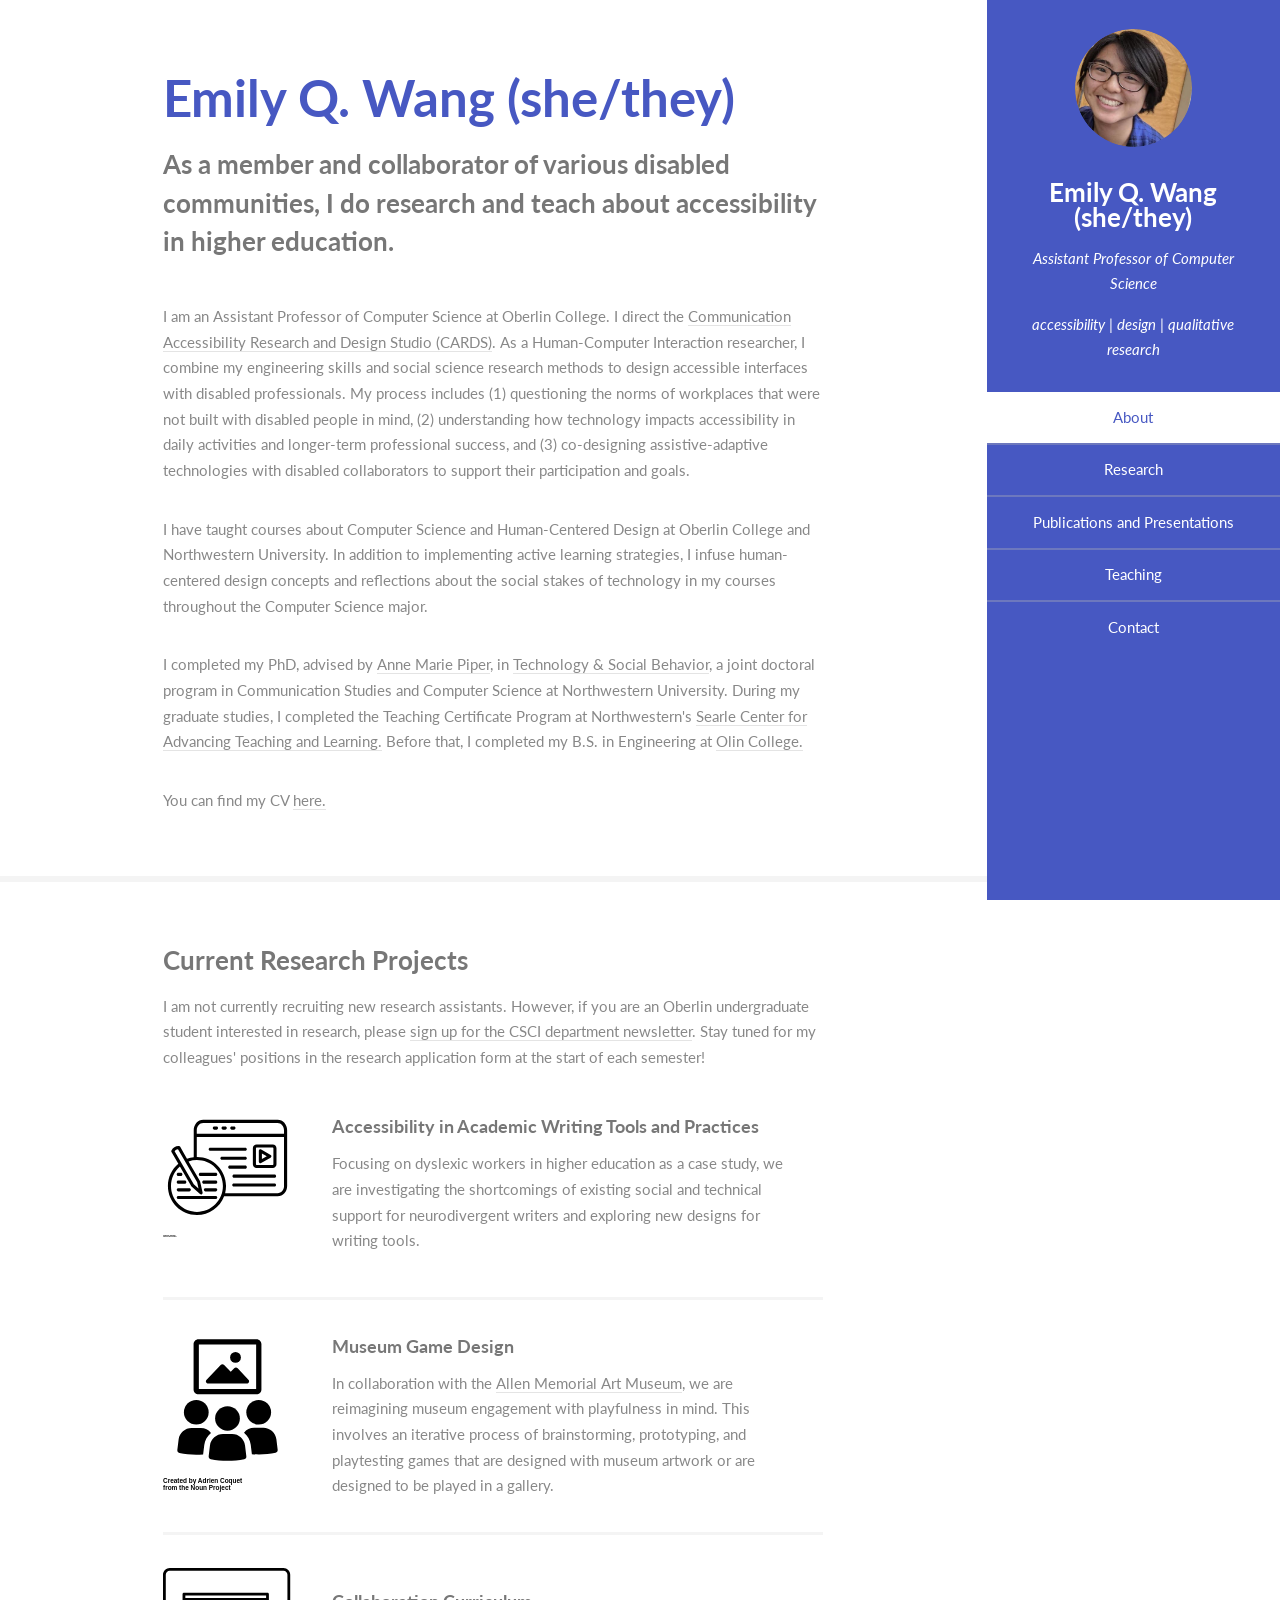
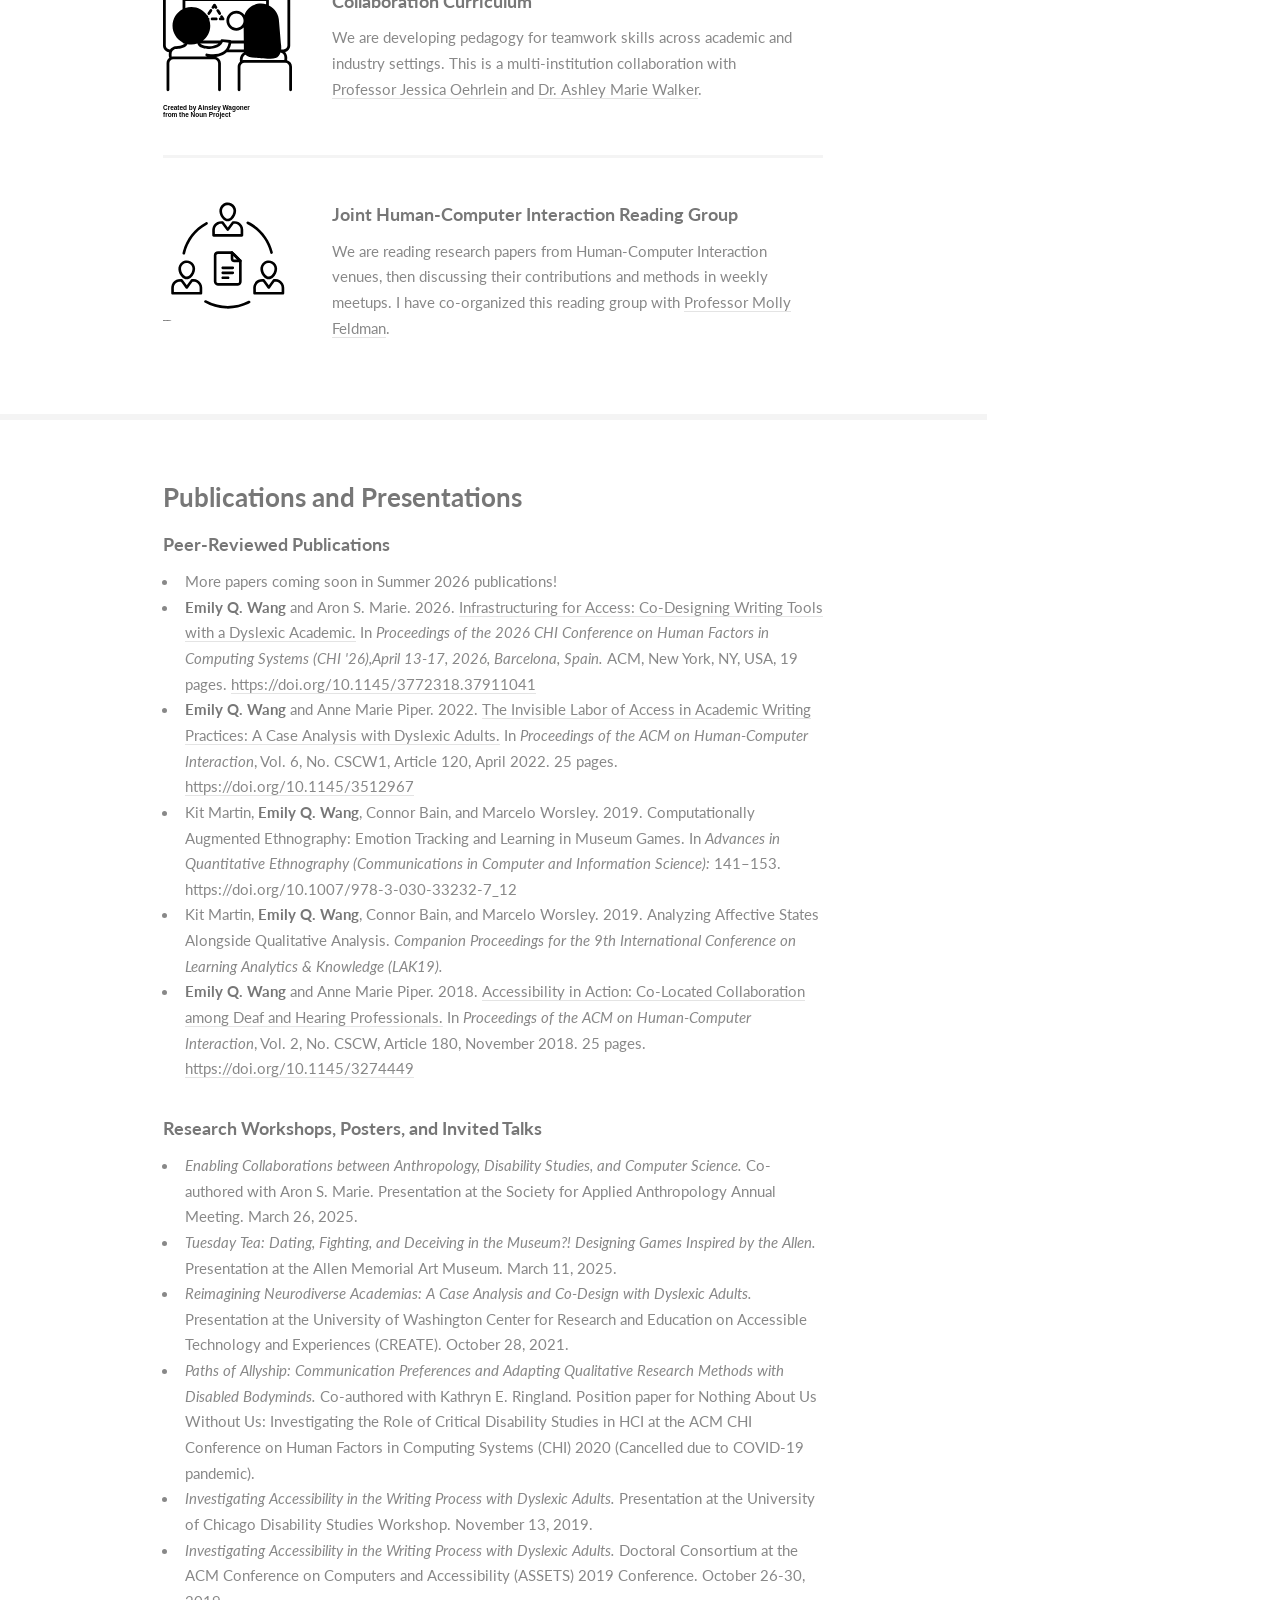
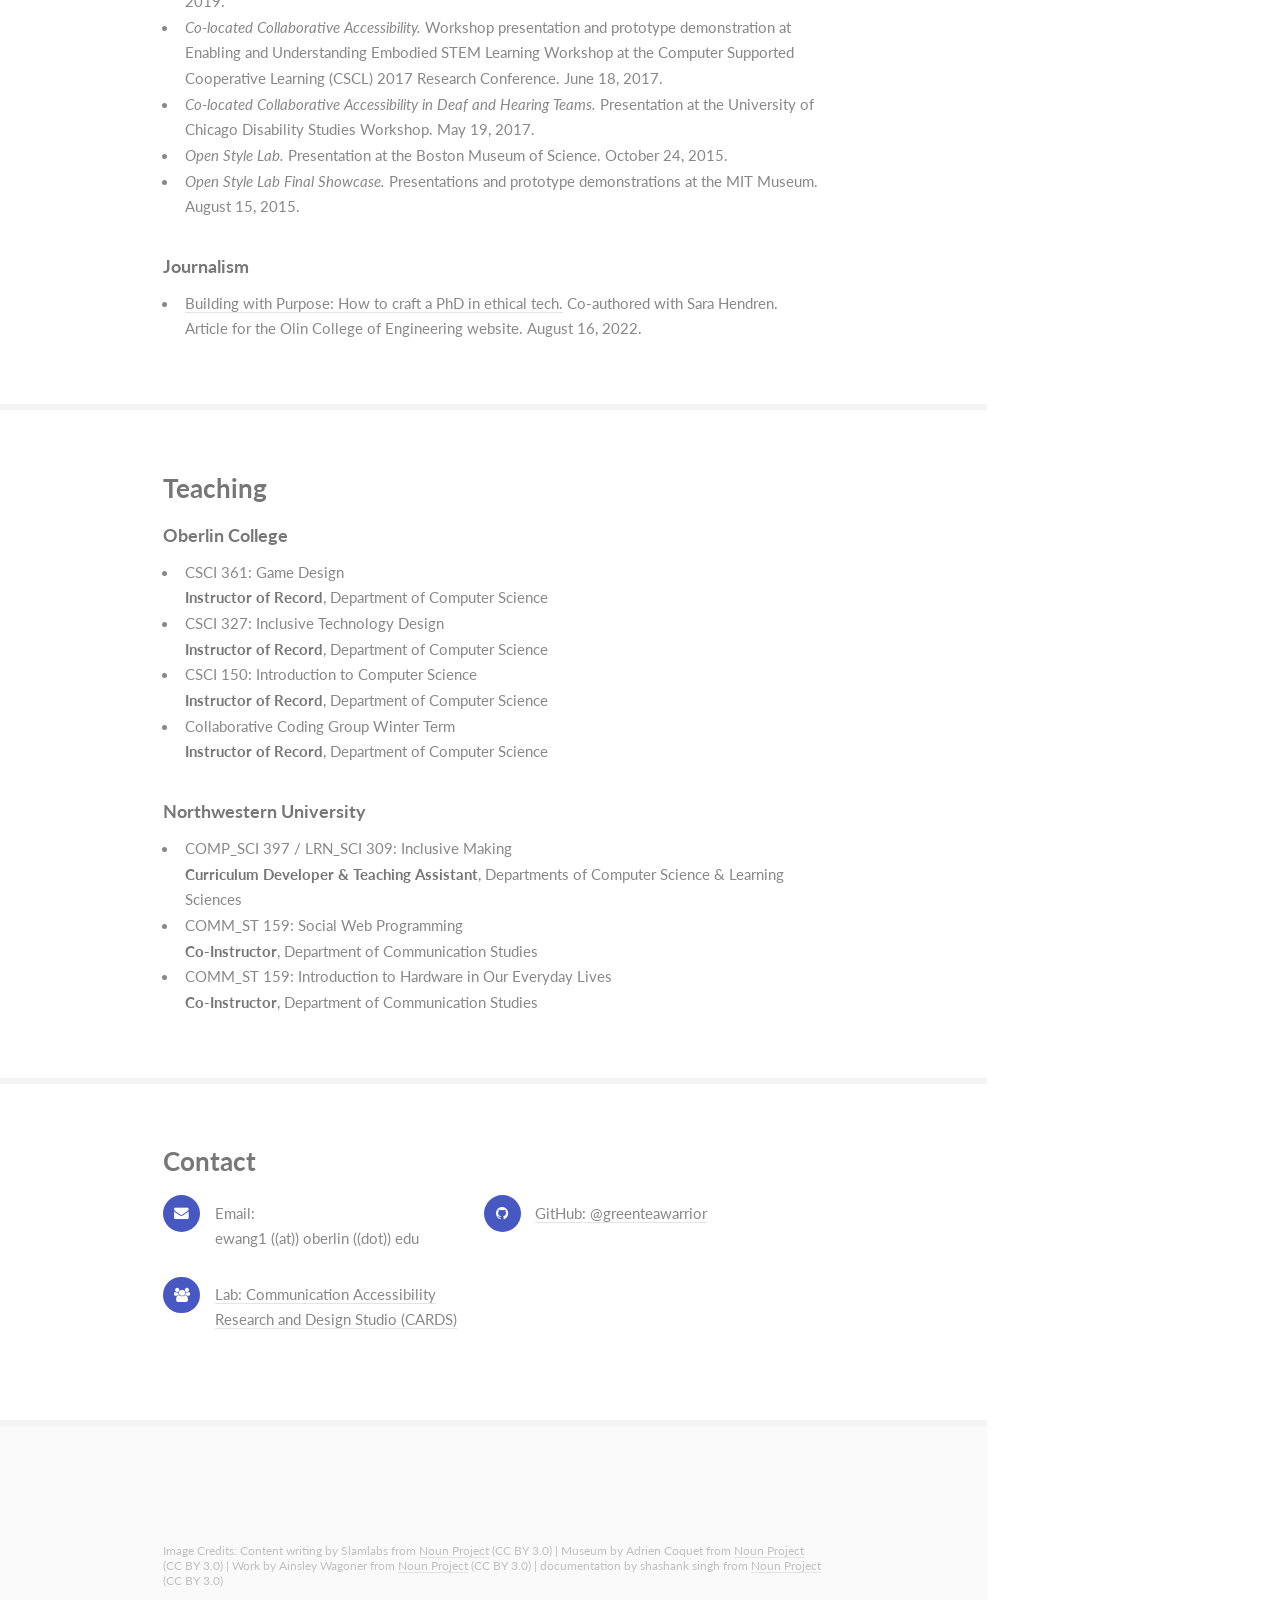
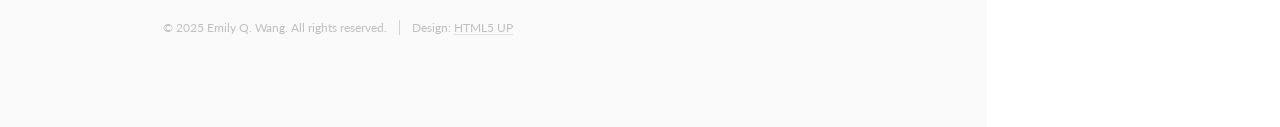
==== index.html @ 8deea096 "added CHI 2026 paper to publications section" ====
<!DOCTYPE HTML>
<!--
	Read Only by HTML5 UP
	html5up.net | @ajlkn
	Free for personal and commercial use under the CCA 3.0 license (html5up.net/license)
-->
<html>
	<head>
	<!-- Google tag (gtag.js) -->
	<script async src="https://www.googletagmanager.com/gtag/js?id=G-TSHJNMHZWL"></script>
	<script>
		window.dataLayer = window.dataLayer || [];
		function gtag(){dataLayer.push(arguments);}
		gtag('js', new Date());

		gtag('config', 'G-TSHJNMHZWL');
	</script>
		
		<title>Emily Q. Wang (she/they)</title>
		<meta charset="utf-8" />
		<meta name="viewport" content="width=device-width, initial-scale=1, user-scalable=no" />
		<link rel="stylesheet" href="assets/css/main.css" />
	</head>
	<body class="is-preload">

		<!-- Header -->
			<section id="header">
				<header>
					<span class="image avatar"><img src="images/avatarCSCW2018.jpg" alt="" /></span>
          <h1 id="logo"><a href="#">Emily Q. Wang (she/they) </a></h1>
          <p><i>Assistant Professor of Computer Science</i></p>
					<p>accessibility | design | qualitative research</p>
				</header>
				<nav id="nav">
					<ul>
						<li><a href="#about" class="active">About</a></li>
            <li><a href="#research">Research</a></li>
						<li><a href="#publications">Publications and Presentations</a></li>
						<li><a href="#teaching">Teaching</a></li>
            <li><a href="#contact">Contact</a></li>
					</ul>
				</nav>
			</section>

		<!-- Wrapper -->
			<div id="wrapper">

				<!-- Main -->
					<div id="main">

						<!-- About -->
							<section id="about">
                <!--
                <div class="image main" data-position="center">
                  <img src="" alt="" />
                </div>
                -->
								<div class="container">
									<header class="major">
                    <h2>Emily Q. Wang (she/they)</h2>
										<p>As a member and collaborator of various disabled communities, I do research and teach about accessibility in higher education.</p>
                  </header>
		    I am an Assistant Professor of Computer Science at Oberlin College. I direct the <a href="https://cards-hci.github.io/">Communication Accessibility Research and Design Studio (CARDS)</a>. As a Human-Computer Interaction researcher, I combine my engineering skills and social science research methods to design accessible interfaces with disabled professionals. My process includes (1) questioning the norms of workplaces that were not built with disabled people in mind, (2) understanding how technology impacts accessibility in daily activities and longer-term professional success, and (3) co-designing assistive-adaptive technologies with disabled collaborators to support their participation and goals.
                  </p>
                  <p>
                    I have taught courses about Computer Science and Human-Centered Design at Oberlin College and Northwestern University. In addition to implementing active learning strategies, I infuse human-centered design concepts and reflections about the social stakes of technology in my courses throughout the Computer Science major.
                  </p>
                  <p>
                    I completed my PhD, advised by <a href="https://www.ics.uci.edu/~ampiper/">Anne Marie Piper</a>, in <a href="https://tsb.northwestern.edu/">Technology & Social Behavior</a>, a joint doctoral program in Communication Studies and Computer Science at Northwestern University. During my graduate studies, I completed the Teaching Certificate Program at Northwestern's <a href="https://www.northwestern.edu/searle/">Searle Center for Advancing Teaching and Learning.</a> Before that, I completed my B.S. in Engineering at <a href="https://www.olin.edu/">Olin College.</a>
                  </p>
									<p>
										You can find my CV <a href="pdfs/2025_01_19_EmilyQWang_CV.pdf">here.</a>
									</p>
	
								</div>
							</section>

						<!-- Research -->
						<section id="research">
							<div class="container">
								<h3>Current Research Projects</h3>
								<p>I am not currently recruiting new research assistants. However, if you are an Oberlin undergraduate student interested in research, please <a href="https://docs.google.com/forms/d/e/1FAIpQLSd8BPGzjk5V6mJP6su2wlQTyUFH3yqANwLAGC3nsjNGfM6NMA/viewform">sign up for the CSCI department newsletter</a>. Stay tuned for my colleagues' positions in the research application form at the start of each semester!</p>
								<div class="features">
									<article>
										<a href="https://thenounproject.com/icon/content-writing-5616458/" class="image"><img src="images/noun-content-writing-5616458.svg" alt="An icon of a webpage and editing icon on the bottom left corner of the webpage." /></a>
										<div class="inner">
											<h4>Accessibility in Academic Writing Tools and Practices</h4>
											<p>Focusing on dyslexic workers in higher education as a case study, we are investigating the shortcomings of existing social and technical support for neurodivergent writers and exploring new designs for writing tools.</p>
										</div>
									</article>
									<article>
										<a href="https://thenounproject.com/icon/museum-2349587/" class="image"><img src="images/noun-museum-2349587.svg" alt="An icon of three people looking at a painting in front of or above them." /></a>
										<div class="inner">
											<h4>Museum Game Design</h4>
											<p>In collaboration with the <a href="https://amam.oberlin.edu/">Allen Memorial Art Museum</a>, we are reimagining museum engagement with playfulness in mind. This involves an iterative process of brainstorming, prototyping, and playtesting games that are designed with museum artwork or are designed to be played in a gallery.</p>
										</div>
									</article>
									<article>
										<a href="https://thenounproject.com/icon/work-19161/" class="image"><img src="images/noun_Work_19161.svg" alt="An icon of two people sitting side-by-side in front of a computer with graphics on the screen." /></a>
										<div class="inner">
											<h4>Collaboration Curriculum</h4>
											<p>We are developing pedagogy for teamwork skills across academic and industry settings. This is a multi-institution collaboration with <a href ="https://jessoehrlein.weebly.com/">Professor Jessica Oehrlein</a> and <a href="https://ashleymariewalker.com/">Dr. Ashley Marie Walker</a>.</p>
										</div>
									</article>
									<article>
										<a href="https://thenounproject.com/icon/documentation-884660/" class="image"><img src="images/noun_documentation_884660.svg" alt="An icon of three people in a circle with a document in the middle of the circle." /></a>
										<div class="inner">
											<h4>Joint Human-Computer Interaction Reading Group</h4>
											<p>We are reading research papers from Human-Computer Interaction venues, then discussing their contributions and methods in weekly meetups. I have co-organized this reading group with <a href="https://www.feldmanmolly.com/">Professor Molly Feldman</a>.</p>
										</div>
									</article>
								</div>
							</div>
						</section>							

            <!-- Publications -->
            <section id="publications">
                <div class="container">
                  <h3>Publications and Presentations</h3>
                  <h4>Peer-Reviewed Publications</h4>
                    <ul>
											<li>More papers coming soon in Summer 2026 publications!</li>
											<li><b>Emily Q. Wang</b> and Aron S. Marie. 2026. <a href="https://dl.acm.org/doi/10.1145/3772318.3791104">Infrastructuring for Access: Co-Designing Writing Tools with a Dyslexic Academic.</a> In <i>Proceedings of the 2026 CHI Conference on Human Factors in Computing Systems (CHI '26),April 13-17, 2026, Barcelona, Spain.</i> ACM, New York, NY, USA, 19 pages. <a href="https://doi.org/10.1145/3772318.37911041">https://doi.org/10.1145/3772318.37911041</a></li>
											<li><b>Emily Q. Wang</b> and Anne Marie Piper. 2022. <a href="pdfs/WangPiper_CSCW_2022.pdf">The Invisible Labor of Access in Academic Writing Practices: A Case Analysis with Dyslexic Adults.</a> In <i>Proceedings of the ACM on Human-Computer Interaction</i>, Vol. 6, No. CSCW1, Article 120, April 2022. 25 pages. <a href="https://doi.org/10.1145/3512967">https://doi.org/10.1145/3512967</a></li>
											<li>Kit Martin, <b>Emily Q. Wang</b>, Connor Bain, and Marcelo Worsley. 2019. Computationally Augmented Ethnography:
											Emotion Tracking and Learning in Museum Games. In <i>Advances in Quantitative Ethnography (Communications in
											Computer and Information Science):</i> 141–153. https://doi.org/10.1007/978-3-030-33232-7_12</li>
                    	<li>Kit Martin, <b>Emily Q. Wang</b>, Connor Bain, and Marcelo Worsley. 2019. Analyzing Affective States Alongside Qualitative Analysis. <i>Companion Proceedings for the 9th International Conference on Learning Analytics & Knowledge (LAK19).</i></li>
                      <li><b>Emily Q. Wang</b> and Anne Marie Piper. 2018. <a href="pdfs/WangPiper_CSCW_2018.pdf">Accessibility in Action: Co-Located Collaboration among Deaf and Hearing Professionals.</a> In <i>Proceedings of the ACM on Human-Computer Interaction</i>, Vol. 2, No. CSCW, Article 180, November 2018. 25 pages. <a href="https://doi.org/10.1145/3274449">https://doi.org/10.1145/3274449</a></li>
                    </ul>
                    <h4>Research Workshops, Posters, and Invited Talks</h4>
                    <ul>
												<li> <i>Enabling Collaborations between Anthropology, Disability Studies, and Computer Science.</i> Co-authored with Aron S. Marie. Presentation at the Society for Applied Anthropology Annual Meeting. March 26, 2025.
												<li> <i>Tuesday Tea: Dating, Fighting, and Deceiving in the Museum?! Designing Games Inspired by the Allen.</i> Presentation at the Allen Memorial Art Museum. March 11, 2025.
												<li> <i>Reimagining Neurodiverse Academias: A Case Analysis and Co-Design with Dyslexic Adults.</i> Presentation at the University of Washington Center for Research and Education on Accessible Technology and Experiences (CREATE). October 28, 2021.
												<li><i>Paths of Allyship: Communication Preferences and Adapting Qualitative Research Methods with Disabled Bodyminds.</i> Co-authored with Kathryn E. Ringland. Position paper for Nothing About Us Without Us: Investigating the Role of Critical Disability Studies in HCI at the ACM CHI Conference on Human Factors in Computing Systems (CHI) 2020 (Cancelled due to COVID-19 pandemic).</li>
												
												<li><i>Investigating Accessibility in the Writing Process with Dyslexic Adults.</i> Presentation at the University of Chicago Disability Studies Workshop. November 13, 2019.</li>		    
												
												<li><i>Investigating Accessibility in the Writing Process with Dyslexic Adults.</i> Doctoral Consortium at the ACM Conference on Computers and Accessibility (ASSETS) 2019 Conference. October 26-30, 2019.</li>
												
												<li><i>Co-located Collaborative Accessibility.</i> Workshop presentation and prototype demonstration at Enabling and Understanding Embodied STEM Learning Workshop at the Computer Supported Cooperative Learning (CSCL) 2017 Research Conference. June 18, 2017.</li>

												<li><i>Co-located Collaborative Accessibility in Deaf and Hearing Teams.</i> Presentation at the University of Chicago Disability Studies Workshop. May 19, 2017.</li>

												<li><i>Open Style Lab.</i> Presentation at the Boston Museum of Science. October 24, 2015.</li>

												<li><i>Open Style Lab Final Showcase.</i> Presentations and prototype demonstrations at the MIT Museum. August 15, 2015.</li>
                    </ul>
										<h4>Journalism</h4>
										<ul>
												<li><a href="https://www.olin.edu/articles/building-purpose-how-craft-phd-ethical-tech">Building with Purpose: How to craft a PhD in ethical tech.</a> Co-authored with Sara Hendren. Article for the Olin College of Engineering website. August 16, 2022.</li>
										</ul>
                  </div>
              </section>

            <!-- Teaching -->
            <section id="teaching">
                <div class="container">
                  <h3>Teaching</h3>
									<h4>Oberlin College</h4>
									<ul>
										<li>CSCI 361: Game Design
										<br><b>Instructor of Record</b>, Department of Computer Science
										<li>CSCI 327: Inclusive Technology Design
										<br><b>Instructor of Record</b>, Department of Computer Science
										<li>CSCI 150: Introduction to Computer Science
										<br><b>Instructor of Record</b>, Department of Computer Science
										<li>Collaborative Coding Group Winter Term
										<br><b>Instructor of Record</b>, Department of Computer Science
									</ul>
									<h4>Northwestern University</h4>
                  <ul>
                  	<li> COMP_SCI 397 / LRN_SCI 309: Inclusive Making
                  	<br><b>Curriculum Developer & Teaching Assistant</b>, Departments of Computer Science & Learning Sciences 
                  	<li> COMM_ST 159: Social Web Programming
                  	<br><b>Co-Instructor</b>, Department of Communication Studies
                  	<li> COMM_ST 159: Introduction to Hardware in Our Everyday Lives
                  	<br><b>Co-Instructor</b>, Department of Communication Studies
                  </ul>
                </div>
              </section>						
						
						<!-- Contact -->
            <section id="contact">
                <div class="container">
                  <h3>Contact</h3>
                  <ul class="feature-icons">
                  	<li class="fa-envelope">Email: <br> ewang1 ((at)) oberlin ((dot)) edu</li>
		    						<li class="fa-github"><a href="https://github.com/greenteawarrior">GitHub: @greenteawarrior</li></a>
                    <li class="fa-users"><a href="https://cards-hci.github.io/">Lab: Communication Accessibility Research and Design Studio (CARDS)</li></a>
                  </ul>
                </div>
              </section>

				<!-- Footer -->
					<section id="footer">
						<div class="container">
							<ul class="copyright" id="image-credits">
								<li>Image Credits: Content writing by Slamlabs from <a href="https://thenounproject.com/icon/content-writing-5616458/" target="_blank" title="Content writing Icons">Noun Project</a> (CC BY 3.0) | Museum by Adrien Coquet from <a href="https://thenounproject.com/icon/museum-2349587/" target="_blank" title="Museum Icons">Noun Project</a> (CC BY 3.0) | Work by Ainsley Wagoner from <a href="https://thenounproject.com/icon/work-19161/" target="_blank" title="Work Icons">Noun Project</a> (CC BY 3.0) | documentation by shashank singh from <a href="https://thenounproject.com/icon/documentation-884660/" target="_blank" title="documentation Icons">Noun Project</a> (CC BY 3.0)</li>
							</ul>
							<ul class="copyright">
								<li>&copy; 2025 Emily Q. Wang. All rights reserved.</li><li>Design: <a href="http://html5up.net">HTML5 UP</a></li>
							</ul>
						</div>
					</section>

			</div>

		<!-- Scripts -->
			<script src="assets/js/jquery.min.js"></script>
			<script src="assets/js/jquery.scrollex.min.js"></script>
			<script src="assets/js/jquery.scrolly.min.js"></script>
			<script src="assets/js/browser.min.js"></script>
			<script src="assets/js/breakpoints.min.js"></script>
			<script src="assets/js/util.js"></script>
			<script src="assets/js/main.js"></script>

	</body>
</html>
---- assets/css/main.css ----
@import url("font-awesome.min.css");
@import url("https://fonts.googleapis.com/css?family=Lato:400,400italic,700,700italic|Source+Code+Pro:400");

/*
	Read Only by HTML5 UP
	html5up.net | @ajlkn
	Free for personal and commercial use under the CCA 3.0 license (html5up.net/license)
*/

html, body, div, span, applet, object,
iframe, h1, h2, h3, h4, h5, h6, p, blockquote,
pre, a, abbr, acronym, address, big, cite,
code, del, dfn, em, img, ins, kbd, q, s, samp,
small, strike, strong, sub, sup, tt, var, b,
u, i, center, dl, dt, dd, ol, ul, li, fieldset,
form, label, legend, table, caption, tbody,
tfoot, thead, tr, th, td, article, aside,
canvas, details, embed, figure, figcaption,
footer, header, hgroup, menu, nav, output, ruby,
section, summary, time, mark, audio, video {
	margin: 0;
	padding: 0;
	border: 0;
	font-size: 100%;
	font: inherit;
	vertical-align: baseline;}

article, aside, details, figcaption, figure,
footer, header, hgroup, menu, nav, section {
	display: block;}

body {
	line-height: 1;
}

ol, ul {
	list-style: none;
}

blockquote, q {
	quotes: none;
}

	blockquote:before, blockquote:after, q:before, q:after {
		content: '';
		content: none;
	}

table {
	border-collapse: collapse;
	border-spacing: 0;
}

body {
	-webkit-text-size-adjust: none;
}

mark {
	background-color: transparent;
	color: inherit;
}

input::-moz-focus-inner {
	border: 0;
	padding: 0;
}

input, select, textarea {
	-moz-appearance: none;
	-webkit-appearance: none;
	-ms-appearance: none;
	appearance: none;
}

/* Basic */

	html {
		box-sizing: border-box;
	}

	*, *:before, *:after {
		box-sizing: inherit;
	}

	body {
		background: #fff;
	}

		body.is-preload *, body.is-preload *:before, body.is-preload *:after {
			-moz-animation: none !important;
			-webkit-animation: none !important;
			-ms-animation: none !important;
			animation: none !important;
			-moz-transition: none !important;
			-webkit-transition: none !important;
			-ms-transition: none !important;
			transition: none !important;
		}

	body, input, select, textarea {
		color: #888;
		font-family: "Lato", sans-serif;
		font-size: 16pt;
		font-weight: 400;
		line-height: 1.75em;
	}

	a {
		-moz-transition: color 0.2s ease-in-out, border-color 0.2s ease-in-out;
		-webkit-transition: color 0.2s ease-in-out, border-color 0.2s ease-in-out;
		-ms-transition: color 0.2s ease-in-out, border-color 0.2s ease-in-out;
		transition: color 0.2s ease-in-out, border-color 0.2s ease-in-out;
		border-bottom: solid 1px #e4e4e4;
		color: inherit;
		text-decoration: none;
	}

		a:hover {
			border-bottom-color: transparent;
			color: #4758c2 !important;
		}

	strong, b {
		color: #777;
		font-weight: 700;
	}

	em, i {
		font-style: italic;
	}

	p {
		margin: 0 0 2.25em 0;
	}

	h1, h2, h3, h4, h5, h6 {
		color: #777;
		font-weight: 700;
		line-height: 1em;
		margin: 0 0 0.5625em 0;
	}

		h1 a, h2 a, h3 a, h4 a, h5 a, h6 a {
			border: 0;
			color: inherit;
			text-decoration: none;
		}

	h2 {
		font-size: 2em;
		line-height: 1.5em;
	}

	h3 {
		font-size: 1.75em;
		line-height: 1.5em;
	}

	h4 {
		font-size: 1.25em;
		line-height: 1.5em;
	}

	h5 {
		font-size: 0.9em;
		line-height: 1.5em;
	}

	h6 {
		font-size: 0.7em;
		line-height: 1.5em;
	}

	sub {
		font-size: 0.8em;
		position: relative;
		top: 0.5em;
	}

	sup {
		font-size: 0.8em;
		position: relative;
		top: -0.5em;
	}

	hr {
		border: 0;
		border-bottom: solid 2px #f4f4f4;
		margin: 2.25em 0;
	}

		hr.major {
			margin: 3.375em 0;
		}

	blockquote {
		border-left: solid 8px #e4e4e4;
		font-style: italic;
		margin: 0 0 2.25em 0;
		padding: 0.5em 0 0.5em 2em;
	}

	code {
		background: #555;
		border-radius: 5px;
		color: #fff;
		font-family: "Source Code Pro", monospace;
		font-size: 0.9em;
		margin: 0 0.25em;
		padding: 0.25em 0.65em;
	}

	pre {
		font-family: "Source Code Pro", monospace;
		font-size: 0.9em;
		margin: 0 0 2.25em 0;
	}

		pre code {
			-webkit-overflow-scrolling: touch;
			display: block;
			line-height: 1.5em;
			overflow-x: auto;
			padding: 1em 1.5em;
		}

	.align-left {
		text-align: left;
	}

	.align-center {
		text-align: center;
	}

	.align-right {
		text-align: right;
	}

/* Row */

	.row {
		display: flex;
		flex-wrap: wrap;
		box-sizing: border-box;
		align-items: stretch;
	}

		.row > * {
			box-sizing: border-box;
		}

		.row.gtr-uniform > * > :last-child {
			margin-bottom: 0;
		}

		.row.aln-left {
			justify-content: flex-start;
		}

		.row.aln-center {
			justify-content: center;
		}

		.row.aln-right {
			justify-content: flex-end;
		}

		.row.aln-top {
			align-items: flex-start;
		}

		.row.aln-middle {
			align-items: center;
		}

		.row.aln-bottom {
			align-items: flex-end;
		}

		.row > .imp {
			order: -1;
		}

		.row > .col-1 {
			width: 8.3333333333%;
		}

		.row > .off-1 {
			margin-left: 8.3333333333%;
		}

		.row > .col-2 {
			width: 16.6666666667%;
		}

		.row > .off-2 {
			margin-left: 16.6666666667%;
		}

		.row > .col-3 {
			width: 25%;
		}

		.row > .off-3 {
			margin-left: 25%;
		}

		.row > .col-4 {
			width: 33.3333333333%;
		}

		.row > .off-4 {
			margin-left: 33.3333333333%;
		}

		.row > .col-5 {
			width: 41.6666666667%;
		}

		.row > .off-5 {
			margin-left: 41.6666666667%;
		}

		.row > .col-6 {
			width: 50%;
		}

		.row > .off-6 {
			margin-left: 50%;
		}

		.row > .col-7 {
			width: 58.3333333333%;
		}

		.row > .off-7 {
			margin-left: 58.3333333333%;
		}

		.row > .col-8 {
			width: 66.6666666667%;
		}

		.row > .off-8 {
			margin-left: 66.6666666667%;
		}

		.row > .col-9 {
			width: 75%;
		}

		.row > .off-9 {
			margin-left: 75%;
		}

		.row > .col-10 {
			width: 83.3333333333%;
		}

		.row > .off-10 {
			margin-left: 83.3333333333%;
		}

		.row > .col-11 {
			width: 91.6666666667%;
		}

		.row > .off-11 {
			margin-left: 91.6666666667%;
		}

		.row > .col-12 {
			width: 100%;
		}

		.row > .off-12 {
			margin-left: 100%;
		}

		.row.gtr-0 {
			margin-top: 0;
			margin-left: 0em;
		}

			.row.gtr-0 > * {
				padding: 0 0 0 0em;
			}

			.row.gtr-0.gtr-uniform {
				margin-top: 0em;
			}

				.row.gtr-0.gtr-uniform > * {
					padding-top: 0em;
				}

		.row.gtr-25 {
			margin-top: 0;
			margin-left: -0.5em;
		}

			.row.gtr-25 > * {
				padding: 0 0 0 0.5em;
			}

			.row.gtr-25.gtr-uniform {
				margin-top: -0.5em;
			}

				.row.gtr-25.gtr-uniform > * {
					padding-top: 0.5em;
				}

		.row.gtr-50 {
			margin-top: 0;
			margin-left: -1em;
		}

			.row.gtr-50 > * {
				padding: 0 0 0 1em;
			}

			.row.gtr-50.gtr-uniform {
				margin-top: -1em;
			}

				.row.gtr-50.gtr-uniform > * {
					padding-top: 1em;
				}

		.row {
			margin-top: 0;
			margin-left: -2em;
		}

			.row > * {
				padding: 0 0 0 2em;
			}

			.row.gtr-uniform {
				margin-top: -2em;
			}

				.row.gtr-uniform > * {
					padding-top: 2em;
				}

		.row.gtr-150 {
			margin-top: 0;
			margin-left: -3em;
		}

			.row.gtr-150 > * {
				padding: 0 0 0 3em;
			}

			.row.gtr-150.gtr-uniform {
				margin-top: -3em;
			}

				.row.gtr-150.gtr-uniform > * {
					padding-top: 3em;
				}

		.row.gtr-200 {
			margin-top: 0;
			margin-left: -4em;
		}

			.row.gtr-200 > * {
				padding: 0 0 0 4em;
			}

			.row.gtr-200.gtr-uniform {
				margin-top: -4em;
			}

				.row.gtr-200.gtr-uniform > * {
					padding-top: 4em;
				}

		@media screen and (max-width: 1680px) {

			.row {
				display: flex;
				flex-wrap: wrap;
				box-sizing: border-box;
				align-items: stretch;
			}

				.row > * {
					box-sizing: border-box;
				}

				.row.gtr-uniform > * > :last-child {
					margin-bottom: 0;
				}

				.row.aln-left {
					justify-content: flex-start;
				}

				.row.aln-center {
					justify-content: center;
				}

				.row.aln-right {
					justify-content: flex-end;
				}

				.row.aln-top {
					align-items: flex-start;
				}

				.row.aln-middle {
					align-items: center;
				}

				.row.aln-bottom {
					align-items: flex-end;
				}

				.row > .imp-xlarge {
					order: -1;
				}

				.row > .col-1-xlarge {
					width: 8.3333333333%;
				}

				.row > .off-1-xlarge {
					margin-left: 8.3333333333%;
				}

				.row > .col-2-xlarge {
					width: 16.6666666667%;
				}

				.row > .off-2-xlarge {
					margin-left: 16.6666666667%;
				}

				.row > .col-3-xlarge {
					width: 25%;
				}

				.row > .off-3-xlarge {
					margin-left: 25%;
				}

				.row > .col-4-xlarge {
					width: 33.3333333333%;
				}

				.row > .off-4-xlarge {
					margin-left: 33.3333333333%;
				}

				.row > .col-5-xlarge {
					width: 41.6666666667%;
				}

				.row > .off-5-xlarge {
					margin-left: 41.6666666667%;
				}

				.row > .col-6-xlarge {
					width: 50%;
				}

				.row > .off-6-xlarge {
					margin-left: 50%;
				}

				.row > .col-7-xlarge {
					width: 58.3333333333%;
				}

				.row > .off-7-xlarge {
					margin-left: 58.3333333333%;
				}

				.row > .col-8-xlarge {
					width: 66.6666666667%;
				}

				.row > .off-8-xlarge {
					margin-left: 66.6666666667%;
				}

				.row > .col-9-xlarge {
					width: 75%;
				}

				.row > .off-9-xlarge {
					margin-left: 75%;
				}

				.row > .col-10-xlarge {
					width: 83.3333333333%;
				}

				.row > .off-10-xlarge {
					margin-left: 83.3333333333%;
				}

				.row > .col-11-xlarge {
					width: 91.6666666667%;
				}

				.row > .off-11-xlarge {
					margin-left: 91.6666666667%;
				}

				.row > .col-12-xlarge {
					width: 100%;
				}

				.row > .off-12-xlarge {
					margin-left: 100%;
				}

				.row.gtr-0 {
					margin-top: 0;
					margin-left: 0em;
				}

					.row.gtr-0 > * {
						padding: 0 0 0 0em;
					}

					.row.gtr-0.gtr-uniform {
						margin-top: 0em;
					}

						.row.gtr-0.gtr-uniform > * {
							padding-top: 0em;
						}

				.row.gtr-25 {
					margin-top: 0;
					margin-left: -0.5em;
				}

					.row.gtr-25 > * {
						padding: 0 0 0 0.5em;
					}

					.row.gtr-25.gtr-uniform {
						margin-top: -0.5em;
					}

						.row.gtr-25.gtr-uniform > * {
							padding-top: 0.5em;
						}

				.row.gtr-50 {
					margin-top: 0;
					margin-left: -1em;
				}

					.row.gtr-50 > * {
						padding: 0 0 0 1em;
					}

					.row.gtr-50.gtr-uniform {
						margin-top: -1em;
					}

						.row.gtr-50.gtr-uniform > * {
							padding-top: 1em;
						}

				.row {
					margin-top: 0;
					margin-left: -2em;
				}

					.row > * {
						padding: 0 0 0 2em;
					}

					.row.gtr-uniform {
						margin-top: -2em;
					}

						.row.gtr-uniform > * {
							padding-top: 2em;
						}

				.row.gtr-150 {
					margin-top: 0;
					margin-left: -3em;
				}

					.row.gtr-150 > * {
						padding: 0 0 0 3em;
					}

					.row.gtr-150.gtr-uniform {
						margin-top: -3em;
					}

						.row.gtr-150.gtr-uniform > * {
							padding-top: 3em;
						}

				.row.gtr-200 {
					margin-top: 0;
					margin-left: -4em;
				}

					.row.gtr-200 > * {
						padding: 0 0 0 4em;
					}

					.row.gtr-200.gtr-uniform {
						margin-top: -4em;
					}

						.row.gtr-200.gtr-uniform > * {
							padding-top: 4em;
						}

		}

		@media screen and (max-width: 1280px) {

			.row {
				display: flex;
				flex-wrap: wrap;
				box-sizing: border-box;
				align-items: stretch;
			}

				.row > * {
					box-sizing: border-box;
				}

				.row.gtr-uniform > * > :last-child {
					margin-bottom: 0;
				}

				.row.aln-left {
					justify-content: flex-start;
				}

				.row.aln-center {
					justify-content: center;
				}

				.row.aln-right {
					justify-content: flex-end;
				}

				.row.aln-top {
					align-items: flex-start;
				}

				.row.aln-middle {
					align-items: center;
				}

				.row.aln-bottom {
					align-items: flex-end;
				}

				.row > .imp-large {
					order: -1;
				}

				.row > .col-1-large {
					width: 8.3333333333%;
				}

				.row > .off-1-large {
					margin-left: 8.3333333333%;
				}

				.row > .col-2-large {
					width: 16.6666666667%;
				}

				.row > .off-2-large {
					margin-left: 16.6666666667%;
				}

				.row > .col-3-large {
					width: 25%;
				}

				.row > .off-3-large {
					margin-left: 25%;
				}

				.row > .col-4-large {
					width: 33.3333333333%;
				}

				.row > .off-4-large {
					margin-left: 33.3333333333%;
				}

				.row > .col-5-large {
					width: 41.6666666667%;
				}

				.row > .off-5-large {
					margin-left: 41.6666666667%;
				}

				.row > .col-6-large {
					width: 50%;
				}

				.row > .off-6-large {
					margin-left: 50%;
				}

				.row > .col-7-large {
					width: 58.3333333333%;
				}

				.row > .off-7-large {
					margin-left: 58.3333333333%;
				}

				.row > .col-8-large {
					width: 66.6666666667%;
				}

				.row > .off-8-large {
					margin-left: 66.6666666667%;
				}

				.row > .col-9-large {
					width: 75%;
				}

				.row > .off-9-large {
					margin-left: 75%;
				}

				.row > .col-10-large {
					width: 83.3333333333%;
				}

				.row > .off-10-large {
					margin-left: 83.3333333333%;
				}

				.row > .col-11-large {
					width: 91.6666666667%;
				}

				.row > .off-11-large {
					margin-left: 91.6666666667%;
				}

				.row > .col-12-large {
					width: 100%;
				}

				.row > .off-12-large {
					margin-left: 100%;
				}

				.row.gtr-0 {
					margin-top: 0;
					margin-left: 0em;
				}

					.row.gtr-0 > * {
						padding: 0 0 0 0em;
					}

					.row.gtr-0.gtr-uniform {
						margin-top: 0em;
					}

						.row.gtr-0.gtr-uniform > * {
							padding-top: 0em;
						}

				.row.gtr-25 {
					margin-top: 0;
					margin-left: -0.375em;
				}

					.row.gtr-25 > * {
						padding: 0 0 0 0.375em;
					}

					.row.gtr-25.gtr-uniform {
						margin-top: -0.375em;
					}

						.row.gtr-25.gtr-uniform > * {
							padding-top: 0.375em;
						}

				.row.gtr-50 {
					margin-top: 0;
					margin-left: -0.75em;
				}

					.row.gtr-50 > * {
						padding: 0 0 0 0.75em;
					}

					.row.gtr-50.gtr-uniform {
						margin-top: -0.75em;
					}

						.row.gtr-50.gtr-uniform > * {
							padding-top: 0.75em;
						}

				.row {
					margin-top: 0;
					margin-left: -1.5em;
				}

					.row > * {
						padding: 0 0 0 1.5em;
					}

					.row.gtr-uniform {
						margin-top: -1.5em;
					}

						.row.gtr-uniform > * {
							padding-top: 1.5em;
						}

				.row.gtr-150 {
					margin-top: 0;
					margin-left: -2.25em;
				}

					.row.gtr-150 > * {
						padding: 0 0 0 2.25em;
					}

					.row.gtr-150.gtr-uniform {
						margin-top: -2.25em;
					}

						.row.gtr-150.gtr-uniform > * {
							padding-top: 2.25em;
						}

				.row.gtr-200 {
					margin-top: 0;
					margin-left: -3em;
				}

					.row.gtr-200 > * {
						padding: 0 0 0 3em;
					}

					.row.gtr-200.gtr-uniform {
						margin-top: -3em;
					}

						.row.gtr-200.gtr-uniform > * {
							padding-top: 3em;
						}

		}

		@media screen and (max-width: 1024px) {

			.row {
				display: flex;
				flex-wrap: wrap;
				box-sizing: border-box;
				align-items: stretch;
			}

				.row > * {
					box-sizing: border-box;
				}

				.row.gtr-uniform > * > :last-child {
					margin-bottom: 0;
				}

				.row.aln-left {
					justify-content: flex-start;
				}

				.row.aln-center {
					justify-content: center;
				}

				.row.aln-right {
					justify-content: flex-end;
				}

				.row.aln-top {
					align-items: flex-start;
				}

				.row.aln-middle {
					align-items: center;
				}

				.row.aln-bottom {
					align-items: flex-end;
				}

				.row > .imp-medium {
					order: -1;
				}

				.row > .col-1-medium {
					width: 8.3333333333%;
				}

				.row > .off-1-medium {
					margin-left: 8.3333333333%;
				}

				.row > .col-2-medium {
					width: 16.6666666667%;
				}

				.row > .off-2-medium {
					margin-left: 16.6666666667%;
				}

				.row > .col-3-medium {
					width: 25%;
				}

				.row > .off-3-medium {
					margin-left: 25%;
				}

				.row > .col-4-medium {
					width: 33.3333333333%;
				}

				.row > .off-4-medium {
					margin-left: 33.3333333333%;
				}

				.row > .col-5-medium {
					width: 41.6666666667%;
				}

				.row > .off-5-medium {
					margin-left: 41.6666666667%;
				}

				.row > .col-6-medium {
					width: 50%;
				}

				.row > .off-6-medium {
					margin-left: 50%;
				}

				.row > .col-7-medium {
					width: 58.3333333333%;
				}

				.row > .off-7-medium {
					margin-left: 58.3333333333%;
				}

				.row > .col-8-medium {
					width: 66.6666666667%;
				}

				.row > .off-8-medium {
					margin-left: 66.6666666667%;
				}

				.row > .col-9-medium {
					width: 75%;
				}

				.row > .off-9-medium {
					margin-left: 75%;
				}

				.row > .col-10-medium {
					width: 83.3333333333%;
				}

				.row > .off-10-medium {
					margin-left: 83.3333333333%;
				}

				.row > .col-11-medium {
					width: 91.6666666667%;
				}

				.row > .off-11-medium {
					margin-left: 91.6666666667%;
				}

				.row > .col-12-medium {
					width: 100%;
				}

				.row > .off-12-medium {
					margin-left: 100%;
				}

				.row.gtr-0 {
					margin-top: 0;
					margin-left: 0em;
				}

					.row.gtr-0 > * {
						padding: 0 0 0 0em;
					}

					.row.gtr-0.gtr-uniform {
						margin-top: 0em;
					}

						.row.gtr-0.gtr-uniform > * {
							padding-top: 0em;
						}

				.row.gtr-25 {
					margin-top: 0;
					margin-left: -0.375em;
				}

					.row.gtr-25 > * {
						padding: 0 0 0 0.375em;
					}

					.row.gtr-25.gtr-uniform {
						margin-top: -0.375em;
					}

						.row.gtr-25.gtr-uniform > * {
							padding-top: 0.375em;
						}

				.row.gtr-50 {
					margin-top: 0;
					margin-left: -0.75em;
				}

					.row.gtr-50 > * {
						padding: 0 0 0 0.75em;
					}

					.row.gtr-50.gtr-uniform {
						margin-top: -0.75em;
					}

						.row.gtr-50.gtr-uniform > * {
							padding-top: 0.75em;
						}

				.row {
					margin-top: 0;
					margin-left: -1.5em;
				}

					.row > * {
						padding: 0 0 0 1.5em;
					}

					.row.gtr-uniform {
						margin-top: -1.5em;
					}

						.row.gtr-uniform > * {
							padding-top: 1.5em;
						}

				.row.gtr-150 {
					margin-top: 0;
					margin-left: -2.25em;
				}

					.row.gtr-150 > * {
						padding: 0 0 0 2.25em;
					}

					.row.gtr-150.gtr-uniform {
						margin-top: -2.25em;
					}

						.row.gtr-150.gtr-uniform > * {
							padding-top: 2.25em;
						}

				.row.gtr-200 {
					margin-top: 0;
					margin-left: -3em;
				}

					.row.gtr-200 > * {
						padding: 0 0 0 3em;
					}

					.row.gtr-200.gtr-uniform {
						margin-top: -3em;
					}

						.row.gtr-200.gtr-uniform > * {
							padding-top: 3em;
						}

		}

		@media screen and (max-width: 736px) {

			.row {
				display: flex;
				flex-wrap: wrap;
				box-sizing: border-box;
				align-items: stretch;
			}

				.row > * {
					box-sizing: border-box;
				}

				.row.gtr-uniform > * > :last-child {
					margin-bottom: 0;
				}

				.row.aln-left {
					justify-content: flex-start;
				}

				.row.aln-center {
					justify-content: center;
				}

				.row.aln-right {
					justify-content: flex-end;
				}

				.row.aln-top {
					align-items: flex-start;
				}

				.row.aln-middle {
					align-items: center;
				}

				.row.aln-bottom {
					align-items: flex-end;
				}

				.row > .imp-small {
					order: -1;
				}

				.row > .col-1-small {
					width: 8.3333333333%;
				}

				.row > .off-1-small {
					margin-left: 8.3333333333%;
				}

				.row > .col-2-small {
					width: 16.6666666667%;
				}

				.row > .off-2-small {
					margin-left: 16.6666666667%;
				}

				.row > .col-3-small {
					width: 25%;
				}

				.row > .off-3-small {
					margin-left: 25%;
				}

				.row > .col-4-small {
					width: 33.3333333333%;
				}

				.row > .off-4-small {
					margin-left: 33.3333333333%;
				}

				.row > .col-5-small {
					width: 41.6666666667%;
				}

				.row > .off-5-small {
					margin-left: 41.6666666667%;
				}

				.row > .col-6-small {
					width: 50%;
				}

				.row > .off-6-small {
					margin-left: 50%;
				}

				.row > .col-7-small {
					width: 58.3333333333%;
				}

				.row > .off-7-small {
					margin-left: 58.3333333333%;
				}

				.row > .col-8-small {
					width: 66.6666666667%;
				}

				.row > .off-8-small {
					margin-left: 66.6666666667%;
				}

				.row > .col-9-small {
					width: 75%;
				}

				.row > .off-9-small {
					margin-left: 75%;
				}

				.row > .col-10-small {
					width: 83.3333333333%;
				}

				.row > .off-10-small {
					margin-left: 83.3333333333%;
				}

				.row > .col-11-small {
					width: 91.6666666667%;
				}

				.row > .off-11-small {
					margin-left: 91.6666666667%;
				}

				.row > .col-12-small {
					width: 100%;
				}

				.row > .off-12-small {
					margin-left: 100%;
				}

				.row.gtr-0 {
					margin-top: 0;
					margin-left: 0em;
				}

					.row.gtr-0 > * {
						padding: 0 0 0 0em;
					}

					.row.gtr-0.gtr-uniform {
						margin-top: 0em;
					}

						.row.gtr-0.gtr-uniform > * {
							padding-top: 0em;
						}

				.row.gtr-25 {
					margin-top: 0;
					margin-left: -0.3125em;
				}

					.row.gtr-25 > * {
						padding: 0 0 0 0.3125em;
					}

					.row.gtr-25.gtr-uniform {
						margin-top: -0.3125em;
					}

						.row.gtr-25.gtr-uniform > * {
							padding-top: 0.3125em;
						}

				.row.gtr-50 {
					margin-top: 0;
					margin-left: -0.625em;
				}

					.row.gtr-50 > * {
						padding: 0 0 0 0.625em;
					}

					.row.gtr-50.gtr-uniform {
						margin-top: -0.625em;
					}

						.row.gtr-50.gtr-uniform > * {
							padding-top: 0.625em;
						}

				.row {
					margin-top: 0;
					margin-left: -1.25em;
				}

					.row > * {
						padding: 0 0 0 1.25em;
					}

					.row.gtr-uniform {
						margin-top: -1.25em;
					}

						.row.gtr-uniform > * {
							padding-top: 1.25em;
						}

				.row.gtr-150 {
					margin-top: 0;
					margin-left: -1.875em;
				}

					.row.gtr-150 > * {
						padding: 0 0 0 1.875em;
					}

					.row.gtr-150.gtr-uniform {
						margin-top: -1.875em;
					}

						.row.gtr-150.gtr-uniform > * {
							padding-top: 1.875em;
						}

				.row.gtr-200 {
					margin-top: 0;
					margin-left: -2.5em;
				}

					.row.gtr-200 > * {
						padding: 0 0 0 2.5em;
					}

					.row.gtr-200.gtr-uniform {
						margin-top: -2.5em;
					}

						.row.gtr-200.gtr-uniform > * {
							padding-top: 2.5em;
						}

		}

		@media screen and (max-width: 480px) {

			.row {
				display: flex;
				flex-wrap: wrap;
				box-sizing: border-box;
				align-items: stretch;
			}

				.row > * {
					box-sizing: border-box;
				}

				.row.gtr-uniform > * > :last-child {
					margin-bottom: 0;
				}

				.row.aln-left {
					justify-content: flex-start;
				}

				.row.aln-center {
					justify-content: center;
				}

				.row.aln-right {
					justify-content: flex-end;
				}

				.row.aln-top {
					align-items: flex-start;
				}

				.row.aln-middle {
					align-items: center;
				}

				.row.aln-bottom {
					align-items: flex-end;
				}

				.row > .imp-xsmall {
					order: -1;
				}

				.row > .col-1-xsmall {
					width: 8.3333333333%;
				}

				.row > .off-1-xsmall {
					margin-left: 8.3333333333%;
				}

				.row > .col-2-xsmall {
					width: 16.6666666667%;
				}

				.row > .off-2-xsmall {
					margin-left: 16.6666666667%;
				}

				.row > .col-3-xsmall {
					width: 25%;
				}

				.row > .off-3-xsmall {
					margin-left: 25%;
				}

				.row > .col-4-xsmall {
					width: 33.3333333333%;
				}

				.row > .off-4-xsmall {
					margin-left: 33.3333333333%;
				}

				.row > .col-5-xsmall {
					width: 41.6666666667%;
				}

				.row > .off-5-xsmall {
					margin-left: 41.6666666667%;
				}

				.row > .col-6-xsmall {
					width: 50%;
				}

				.row > .off-6-xsmall {
					margin-left: 50%;
				}

				.row > .col-7-xsmall {
					width: 58.3333333333%;
				}

				.row > .off-7-xsmall {
					margin-left: 58.3333333333%;
				}

				.row > .col-8-xsmall {
					width: 66.6666666667%;
				}

				.row > .off-8-xsmall {
					margin-left: 66.6666666667%;
				}

				.row > .col-9-xsmall {
					width: 75%;
				}

				.row > .off-9-xsmall {
					margin-left: 75%;
				}

				.row > .col-10-xsmall {
					width: 83.3333333333%;
				}

				.row > .off-10-xsmall {
					margin-left: 83.3333333333%;
				}

				.row > .col-11-xsmall {
					width: 91.6666666667%;
				}

				.row > .off-11-xsmall {
					margin-left: 91.6666666667%;
				}

				.row > .col-12-xsmall {
					width: 100%;
				}

				.row > .off-12-xsmall {
					margin-left: 100%;
				}

				.row.gtr-0 {
					margin-top: 0;
					margin-left: 0em;
				}

					.row.gtr-0 > * {
						padding: 0 0 0 0em;
					}

					.row.gtr-0.gtr-uniform {
						margin-top: 0em;
					}

						.row.gtr-0.gtr-uniform > * {
							padding-top: 0em;
						}

				.row.gtr-25 {
					margin-top: 0;
					margin-left: -0.3125em;
				}

					.row.gtr-25 > * {
						padding: 0 0 0 0.3125em;
					}

					.row.gtr-25.gtr-uniform {
						margin-top: -0.3125em;
					}

						.row.gtr-25.gtr-uniform > * {
							padding-top: 0.3125em;
						}

				.row.gtr-50 {
					margin-top: 0;
					margin-left: -0.625em;
				}

					.row.gtr-50 > * {
						padding: 0 0 0 0.625em;
					}

					.row.gtr-50.gtr-uniform {
						margin-top: -0.625em;
					}

						.row.gtr-50.gtr-uniform > * {
							padding-top: 0.625em;
						}

				.row {
					margin-top: 0;
					margin-left: -1.25em;
				}

					.row > * {
						padding: 0 0 0 1.25em;
					}

					.row.gtr-uniform {
						margin-top: -1.25em;
					}

						.row.gtr-uniform > * {
							padding-top: 1.25em;
						}

				.row.gtr-150 {
					margin-top: 0;
					margin-left: -1.875em;
				}

					.row.gtr-150 > * {
						padding: 0 0 0 1.875em;
					}

					.row.gtr-150.gtr-uniform {
						margin-top: -1.875em;
					}

						.row.gtr-150.gtr-uniform > * {
							padding-top: 1.875em;
						}

				.row.gtr-200 {
					margin-top: 0;
					margin-left: -2.5em;
				}

					.row.gtr-200 > * {
						padding: 0 0 0 2.5em;
					}

					.row.gtr-200.gtr-uniform {
						margin-top: -2.5em;
					}

						.row.gtr-200.gtr-uniform > * {
							padding-top: 2.5em;
						}

		}

/* Container */

	.container {
		margin: 0 auto;
		max-width: calc(100% - 4.5em);
		width: 45em;
	}

		.container.xsmall {
			width: 11.25em;
		}

		.container.small {
			width: 22.5em;
		}

		.container.medium {
			width: 33.75em;
		}

		.container.large {
			width: 56.25em;
		}

		.container.xlarge {
			width: 67.5em;
		}

		.container.max {
			width: 100%;
		}

		@media screen and (max-width: 1024px) {

			.container {
				width: 100% !important;
			}

		}

		@media screen and (max-width: 480px) {

			.container {
				max-width: calc(100% - 3.375em);
			}

		}

/* Section/Article */

	section.special, article.special {
		text-align: center;
	}

	header p {
		color: #aaa;
		position: relative;
		margin: 0 0 1.6875em 0;
	}

	header h2 + p {
		font-size: 1.25em;
		margin-top: -0.5em;
		line-height: 1.5em;
	}

	header h3 + p {
		font-size: 1.1em;
		margin-top: -0.35em;
		line-height: 1.5em;
	}

	header h4 + p,
	header h5 + p,
	header h6 + p {
		font-size: 0.9em;
		margin-top: -0.25em;
		line-height: 1.5em;
	}

	header.major h2 {
		color: #4758c2;
		font-size: 3.5em;
	}

		header.major h2 + p {
			color: #777;
			font-size: 1.75em;
			font-weight: 700;
			margin-top: -0.75em;
		}

/* Form */

	form {
		margin: 0 0 2.25em 0;
	}

	label {
		color: #777;
		display: block;
		font-size: 0.9em;
		font-weight: 700;
		margin: 0 0 1.125em 0;
	}

	input::-moz-focus-inner {
		border: 0;
		padding: 0;
	}

	input[type="text"],
	input[type="password"],
	input[type="email"],
	select,
	textarea {
		-moz-appearance: none;
		-webkit-appearance: none;
		-ms-appearance: none;
		appearance: none;
		border-radius: 5px;
		border: none;
		border: solid 2px #e4e4e4;
		color: inherit;
		display: block;
		outline: 0;
		padding: 0 1em;
		text-decoration: none;
		width: 100%;
	}

		input[type="text"]:invalid,
		input[type="password"]:invalid,
		input[type="email"]:invalid,
		select:invalid,
		textarea:invalid {
			box-shadow: none;
		}

		input[type="text"]:focus,
		input[type="password"]:focus,
		input[type="email"]:focus,
		select:focus,
		textarea:focus {
			border-color: #4758c2;
		}

	select {
		background-image: url("data:image/svg+xml;charset=utf8,%3Csvg xmlns='http://www.w3.org/2000/svg' width='40' height='40' preserveAspectRatio='none' viewBox='0 0 40 40'%3E%3Cpath d='M9.4,12.3l10.4,10.4l10.4-10.4c0.2-0.2,0.5-0.4,0.9-0.4c0.3,0,0.6,0.1,0.9,0.4l3.3,3.3c0.2,0.2,0.4,0.5,0.4,0.9 c0,0.4-0.1,0.6-0.4,0.9L20.7,31.9c-0.2,0.2-0.5,0.4-0.9,0.4c-0.3,0-0.6-0.1-0.9-0.4L4.3,17.3c-0.2-0.2-0.4-0.5-0.4-0.9 c0-0.4,0.1-0.6,0.4-0.9l3.3-3.3c0.2-0.2,0.5-0.4,0.9-0.4S9.1,12.1,9.4,12.3z' fill='%23e4e4e4' /%3E%3C/svg%3E");
		background-size: 1.25em;
		background-repeat: no-repeat;
		background-position: calc(100% - 1em) center;
		height: 2.75em;
		padding-right: 2.75em;
		text-overflow: ellipsis;
	}

		select option {
			color: #777;
			background: #fff;
		}

		select:focus::-ms-value {
			background-color: transparent;
		}

		select::-ms-expand {
			display: none;
		}

	input[type="text"],
	input[type="password"],
	input[type="email"],
	select {
		height: 2.75em;
	}

	textarea {
		padding: 0.75em 1em;
	}

	input[type="checkbox"],
	input[type="radio"] {
		-moz-appearance: none;
		-webkit-appearance: none;
		-ms-appearance: none;
		appearance: none;
		display: block;
		float: left;
		margin-right: -2em;
		opacity: 0;
		width: 1em;
		z-index: -1;
	}

		input[type="checkbox"] + label,
		input[type="radio"] + label {
			text-decoration: none;
			color: #888;
			cursor: pointer;
			display: inline-block;
			font-size: 1em;
			font-weight: 400;
			padding-left: 2.4em;
			padding-right: 0.75em;
			position: relative;
		}

			input[type="checkbox"] + label:before,
			input[type="radio"] + label:before {
				-moz-osx-font-smoothing: grayscale;
				-webkit-font-smoothing: antialiased;
				font-family: FontAwesome;
				font-style: normal;
				font-weight: normal;
				text-transform: none !important;
			}

			input[type="checkbox"] + label:before,
			input[type="radio"] + label:before {
				background: #fafafa;
				border-radius: 5px;
				border: solid 2px #e4e4e4;
				content: '';
				display: inline-block;
				height: 1.65em;
				left: 0;
				line-height: 1.58125em;
				position: absolute;
				text-align: center;
				top: 0;
				width: 1.65em;
			}

		input[type="checkbox"]:checked + label:before,
		input[type="radio"]:checked + label:before {
			background: #989898;
			border-color: #989898;
			color: #ffffff;
			content: '\f00c';
		}

		input[type="checkbox"]:focus + label:before,
		input[type="radio"]:focus + label:before {
			border-color: #4758c2;
		}

	input[type="checkbox"] + label:before {
		border-radius: 5px;
	}

	input[type="radio"] + label:before {
		border-radius: 100%;
	}

	::-webkit-input-placeholder {
		color: #aaa !important;
		font-style: italic;
		opacity: 1.0;
	}

	:-moz-placeholder {
		color: #aaa !important;
		font-style: italic;
		opacity: 1.0;
	}

	::-moz-placeholder {
		color: #aaa !important;
		font-style: italic;
		opacity: 1.0;
	}

	:-ms-input-placeholder {
		color: #aaa !important;
		font-style: italic;
		opacity: 1.0;
	}

/* Box */

	.box {
		border-radius: 5px;
		border: solid 2px #e4e4e4;
		margin-bottom: 2.25em;
		padding: 1.5em;
	}

		.box > :last-child,
		.box > :last-child > :last-child,
		.box > :last-child > :last-child > :last-child {
			margin-bottom: 0;
		}

		.box.alt {
			border: 0;
			border-radius: 0;
			padding: 0;
		}

/* Icon */

	.icon {
		text-decoration: none;
		border-bottom: none;
		position: relative;
	}

		.icon:before {
			-moz-osx-font-smoothing: grayscale;
			-webkit-font-smoothing: antialiased;
			font-family: FontAwesome;
			font-style: normal;
			font-weight: normal;
			text-transform: none !important;
		}

		.icon > .label {
			display: none;
		}

/* Image */

	.image {
		border-radius: 5px;
		border: 0;
		display: inline-block;
		position: relative;
	}

		.image[data-position] img {
			-moz-object-fit: cover;
			-webkit-object-fit: cover;
			-ms-object-fit: cover;
			object-fit: cover;
			display: block;
			position: absolute;
			top: 0;
			left: 0;
			width: 100%;
			height: 100%;
		}

		.image[data-position="top left"] img {
			-moz-object-position: top left;
			-webkit-object-position: top left;
			-ms-object-position: top left;
			object-position: top left;
		}

		.image[data-position="top"] img {
			-moz-object-position: top;
			-webkit-object-position: top;
			-ms-object-position: top;
			object-position: top;
		}

		.image[data-position="top right"] img {
			-moz-object-position: top right;
			-webkit-object-position: top right;
			-ms-object-position: top right;
			object-position: top right;
		}

		.image[data-position="right"] img {
			-moz-object-position: right;
			-webkit-object-position: right;
			-ms-object-position: right;
			object-position: right;
		}

		.image[data-position="bottom right"] img {
			-moz-object-position: bottom right;
			-webkit-object-position: bottom right;
			-ms-object-position: bottom right;
			object-position: bottom right;
		}

		.image[data-position="bottom"] img {
			-moz-object-position: bottom;
			-webkit-object-position: bottom;
			-ms-object-position: bottom;
			object-position: bottom;
		}

		.image[data-position="bottom left"] img {
			-moz-object-position: bottom left;
			-webkit-object-position: bottom left;
			-ms-object-position: bottom left;
			object-position: bottom left;
		}

		.image[data-position="left"] img {
			-moz-object-position: left;
			-webkit-object-position: left;
			-ms-object-position: left;
			object-position: left;
		}

		.image[data-position="center"] img {
			-moz-object-position: center;
			-webkit-object-position: center;
			-ms-object-position: center;
			object-position: center;
		}

		.image[data-position="25% 25%"] img {
			-moz-object-position: 25% 25%;
			-webkit-object-position: 25% 25%;
			-ms-object-position: 25% 25%;
			object-position: 25% 25%;
		}

		.image[data-position="75% 25%"] img {
			-moz-object-position: 75% 25%;
			-webkit-object-position: 75% 25%;
			-ms-object-position: 75% 25%;
			object-position: 75% 25%;
		}

		.image[data-position="75% 75%"] img {
			-moz-object-position: 75% 75%;
			-webkit-object-position: 75% 75%;
			-ms-object-position: 75% 75%;
			object-position: 75% 75%;
		}

		.image[data-position="25% 75%"] img {
			-moz-object-position: 25% 75%;
			-webkit-object-position: 25% 75%;
			-ms-object-position: 25% 75%;
			object-position: 25% 75%;
		}

		.image img {
			border-radius: 5px;
			display: block;
		}

		.image.left {
			float: left;
			margin: 0 2.5em 2em 0;
			top: 0.25em;
		}

		.image.right {
			float: right;
			margin: 0 0 2em 2.5em;
			top: 0.25em;
		}

		.image.fit {
			display: block;
			margin: 0 0 2.25em 0;
			width: 100%;
		}

			.image.fit img {
				display: block;
				width: 100%;
			}

		.image.avatar {
			border-radius: 100%;
			overflow: hidden;
		}

			.image.avatar img {
				border-radius: 100%;
				display: block;
				width: 100%;
			}

		.image.main {
			display: block;
			height: 20em;
			border-radius: 0;
		}

			.image.main img {
				border-radius: 0;
			}

/* List */

	ol {
		list-style: decimal;
		margin: 0 0 2.25em 0;
		padding-left: 1.25em;
	}

		ol li {
			padding-left: 0.25em;
		}

	ul {
		list-style: disc;
		margin: 0 0 2.25em 0;
		padding-left: 1em;
	}

		ul li {
			padding-left: 0.5em;
		}

		ul.alt {
			list-style: none;
			padding-left: 0;
		}

			ul.alt li {
				border-top: solid 2px #f4f4f4;
				padding: 0.5em 0;
			}

				ul.alt li:first-child {
					border-top: 0;
					padding-top: 0;
				}

	dl {
		margin: 0 0 2.25em 0;
	}

/* Actions */

	ul.actions {
		display: -moz-flex;
		display: -webkit-flex;
		display: -ms-flex;
		display: flex;
		cursor: default;
		list-style: none;
		margin-left: -1.125em;
		padding-left: 0;
	}

		ul.actions li {
			padding: 0 0 0 1.125em;
			vertical-align: middle;
		}

		ul.actions.special {
			-moz-justify-content: center;
			-webkit-justify-content: center;
			-ms-justify-content: center;
			justify-content: center;
			width: 100%;
			margin-left: 0;
		}

			ul.actions.special li:first-child {
				padding-left: 0;
			}

		ul.actions.stacked {
			-moz-flex-direction: column;
			-webkit-flex-direction: column;
			-ms-flex-direction: column;
			flex-direction: column;
			margin-left: 0;
		}

			ul.actions.stacked li {
				padding: 1.125em 0 0 0;
			}

				ul.actions.stacked li:first-child {
					padding-top: 0;
				}

		ul.actions.fit {
			width: calc(100% + 1.125em);
		}

			ul.actions.fit li {
				-moz-flex-grow: 1;
				-webkit-flex-grow: 1;
				-ms-flex-grow: 1;
				flex-grow: 1;
				-moz-flex-shrink: 1;
				-webkit-flex-shrink: 1;
				-ms-flex-shrink: 1;
				flex-shrink: 1;
				width: 100%;
			}

				ul.actions.fit li > * {
					width: 100%;
				}

			ul.actions.fit.stacked {
				width: 100%;
			}

		@media screen and (max-width: 480px) {

			ul.actions:not(.fixed) {
				-moz-flex-direction: column;
				-webkit-flex-direction: column;
				-ms-flex-direction: column;
				flex-direction: column;
				margin-left: 0;
				width: 100% !important;
			}

				ul.actions:not(.fixed) li {
					-moz-flex-grow: 1;
					-webkit-flex-grow: 1;
					-ms-flex-grow: 1;
					flex-grow: 1;
					-moz-flex-shrink: 1;
					-webkit-flex-shrink: 1;
					-ms-flex-shrink: 1;
					flex-shrink: 1;
					padding: 1.125em 0 0 0;
					text-align: center;
					width: 100%;
				}

					ul.actions:not(.fixed) li > * {
						width: 100%;
					}

					ul.actions:not(.fixed) li:first-child {
						padding-top: 0;
					}

					ul.actions:not(.fixed) li input[type="submit"],
					ul.actions:not(.fixed) li input[type="reset"],
					ul.actions:not(.fixed) li input[type="button"],
					ul.actions:not(.fixed) li button,
					ul.actions:not(.fixed) li .button {
						width: 100%;
					}

						ul.actions:not(.fixed) li input[type="submit"].icon:before,
						ul.actions:not(.fixed) li input[type="reset"].icon:before,
						ul.actions:not(.fixed) li input[type="button"].icon:before,
						ul.actions:not(.fixed) li button.icon:before,
						ul.actions:not(.fixed) li .button.icon:before {
							margin-left: -0.5rem;
						}

		}

/* Feature Icons */

	ul.feature-icons {
		list-style: none;
		padding-left: 0;
	}

		ul.feature-icons li {
			text-decoration: none;
			display: inline-block;
			margin: 0 0 1.6875em 0;
			padding: 0.35em 0 0 3.5em;
			position: relative;
			vertical-align: top;
			width: 48%;
		}

			ul.feature-icons li:before {
				-moz-osx-font-smoothing: grayscale;
				-webkit-font-smoothing: antialiased;
				font-family: FontAwesome;
				font-style: normal;
				font-weight: normal;
				text-transform: none !important;
			}

			ul.feature-icons li:before {
				background: #4758c2;
				border-radius: 100%;
				color: #ffffff;
				display: block;
				height: 2.5em;
				left: 0;
				line-height: 2.5em;
				position: absolute;
				text-align: center;
				top: 0;
				width: 2.5em;
			}

/* Icons */

	ul.icons {
		cursor: default;
		list-style: none;
		padding-left: 0;
	}

		ul.icons li {
			display: inline-block;
			padding: 0 1em 0 0;
		}

			ul.icons li:last-child {
				padding-right: 0 !important;
			}

			ul.icons li .icon:before {
				font-size: 1.25em;
			}

/* Table */

	.table-wrapper {
		-webkit-overflow-scrolling: touch;
		overflow-x: auto;
	}

	table {
		margin: 0 0 2.25em 0;
		width: 100%;
	}

		table tbody tr {
			border: solid 2px #f4f4f4;
			border-left: 0;
			border-right: 0;
		}

			table tbody tr:nth-child(2n + 1) {
				background-color: #fafafa;
			}

		table td {
			padding: 0.75em 0.75em;
		}

		table th {
			color: #777;
			font-size: 0.9em;
			font-weight: 700;
			padding: 0 0.75em 0.75em 0.75em;
			text-align: left;
		}

		table thead {
			border-bottom: solid 4px #e4e4e4;
		}

		table tfoot {
			border-top: solid 4px #e4e4e4;
		}

		table.alt {
			border-collapse: separate;
		}

			table.alt tbody tr td {
				border: solid 2px #e4e4e4;
				border-left-width: 0;
				border-top-width: 0;
			}

				table.alt tbody tr td:first-child {
					border-left-width: 2px;
				}

			table.alt tbody tr:first-child td {
				border-top-width: 2px;
			}

			table.alt thead {
				border-bottom: 0;
			}

			table.alt tfoot {
				border-top: 0;
			}

/* Button */

	input[type="submit"],
	input[type="reset"],
	input[type="button"],
	.button {
		-moz-appearance: none;
		-webkit-appearance: none;
		-ms-appearance: none;
		appearance: none;
		-moz-transition: background-color 0.2s ease-in-out, color 0.2s ease-in-out;
		-webkit-transition: background-color 0.2s ease-in-out, color 0.2s ease-in-out;
		-ms-transition: background-color 0.2s ease-in-out, color 0.2s ease-in-out;
		transition: background-color 0.2s ease-in-out, color 0.2s ease-in-out;
		background-color: #989898;
		border-radius: 5px;
		border: 0;
		color: #ffffff !important;
		cursor: pointer;
		display: inline-block;
		font-weight: 700;
		height: 2.75em;
		line-height: 2.75em;
		padding: 0 1.5em;
		text-align: center;
		text-decoration: none;
		white-space: nowrap;
	}

		input[type="submit"]:hover,
		input[type="reset"]:hover,
		input[type="button"]:hover,
		.button:hover {
			background-color: #a5a5a5;
			color: #ffffff !important;
		}

		input[type="submit"]:active,
		input[type="reset"]:active,
		input[type="button"]:active,
		.button:active {
			background-color: #8b8b8b;
		}

		input[type="submit"].icon,
		input[type="reset"].icon,
		input[type="button"].icon,
		.button.icon {
			padding-left: 1.35em;
		}

			input[type="submit"].icon:before,
			input[type="reset"].icon:before,
			input[type="button"].icon:before,
			.button.icon:before {
				margin-right: 0.5em;
			}

		input[type="submit"].fit,
		input[type="reset"].fit,
		input[type="button"].fit,
		.button.fit {
			width: 100%;
		}

		input[type="submit"].small,
		input[type="reset"].small,
		input[type="button"].small,
		.button.small {
			font-size: 0.8em;
		}

		input[type="submit"].large,
		input[type="reset"].large,
		input[type="button"].large,
		.button.large {
			font-size: 1.35em;
		}

		input[type="submit"].alt,
		input[type="reset"].alt,
		input[type="button"].alt,
		.button.alt {
			background-color: transparent;
			box-shadow: inset 0 0 0 2px #e4e4e4;
			color: #777 !important;
		}

			input[type="submit"].alt:hover,
			input[type="reset"].alt:hover,
			input[type="button"].alt:hover,
			.button.alt:hover {
				background-color: #f4f4f4;
				color: #777 !important;
			}

			input[type="submit"].alt:active,
			input[type="reset"].alt:active,
			input[type="button"].alt:active,
			.button.alt:active {
				background-color: #eaeaea;
			}

			input[type="submit"].alt.icon:before,
			input[type="reset"].alt.icon:before,
			input[type="button"].alt.icon:before,
			.button.alt.icon:before {
				color: #aaa;
			}

		input[type="submit"].primary,
		input[type="reset"].primary,
		input[type="button"].primary,
		.button.primary {
			background-color: #4758c2;
			color: #ffffff !important;
		}

			input[type="submit"].primary:hover,
			input[type="reset"].primary:hover,
			input[type="button"].primary:hover,
			.button.primary:hover {
				background-color: #6d78be;
			}

			input[type="submit"].primary:active,
			input[type="reset"].primary:active,
			input[type="button"].primary:active,
			.button.primary:active {
				background-color: #6d78be;
			}

		input[type="submit"].disabled, input[type="submit"]:disabled,
		input[type="reset"].disabled,
		input[type="reset"]:disabled,
		input[type="button"].disabled,
		input[type="button"]:disabled,
		.button.disabled,
		.button:disabled {
			background-color: #888 !important;
			box-shadow: inset 0 -0.15em 0 0 rgba(0, 0, 0, 0.15);
			color: #fff !important;
			cursor: default;
			opacity: 0.25;
		}

/* Features */

	.features article {
		border-top: solid 3px #f4f4f4;
		margin-bottom: 2.25em;
		padding-top: 2.25em;
	}

		.features article:first-child {
			border-top: 0;
			padding-top: 0;
		}

		.features article .image {
			display: inline-block;
			padding-right: 2.5em;
			vertical-align: middle;
			width: 25%;
		}

			.features article .image img {
				display: block;
				/* float: right; */
				/* width: 40%; */
			}

		.features article .inner {
			display: inline-block;
			vertical-align: middle;
			width: 70%;
		}

			.features article .inner > :last-child {
				margin-bottom: 0;
			}

/* Header */

	#header {
		display: -moz-flex;
		display: -webkit-flex;
		display: -ms-flex;
		display: flex;
		-moz-flex-direction: column;
		-webkit-flex-direction: column;
		-ms-flex-direction: column;
		flex-direction: column;
		-moz-justify-content: space-between;
		-webkit-justify-content: space-between;
		-ms-justify-content: space-between;
		justify-content: space-between;
		background: #4758c2;
		color: white;
		height: 100%;
		overflow-y: auto;
		position: fixed;
		text-align: center;
		top: 0;
		width: 23em;
		right: 0;
	}

		#header h1, #header h2, #header h3, #header h4, #header h5, #header h6 {
			color: #ffffff;
		}

			#header h1 a, #header h2 a, #header h3 a, #header h4 a, #header h5 a, #header h6 a {
				color: #ffffff;
			}

		#header header p {
			color: #b7eadc;
		}

		#header a {
			color: white;
		}

			#header a:hover {
				color: #ffffff !important;
			}

		#header > header {
			-moz-flex-shrink: 0;
			-webkit-flex-shrink: 0;
			-ms-flex-shrink: 0;
			flex-shrink: 0;
			padding: 3em;
		}

			#header > header .avatar {
				display: block;
				margin: 0 auto 2.25em auto;
				width: 8em;
			}

			#header > header h1 {
				font-size: 1.75em;
				margin: 0;
			}

			#header > header p {
				color: white;
				font-style: italic;
				margin: 1em 0 0 0;
			}

		#header > footer {
			-moz-flex-shrink: 0;
			-webkit-flex-shrink: 0;
			-ms-flex-shrink: 0;
			flex-shrink: 0;
			bottom: 0;
			left: 0;
			padding: 2em;
			width: 100%;
		}

			#header > footer .icons {
				margin: 0;
			}

				#header > footer .icons li a {
					color: #b7eadc;
				}

		#header > nav {
			-moz-flex-grow: 1;
			-webkit-flex-grow: 1;
			-ms-flex-grow: 1;
			flex-grow: 1;
		}

			#header > nav ul {
				list-style: none;
				margin: 0;
				padding: 0;
			}

				#header > nav ul li {
					border-top: solid 2px #6d78be;
					display: block;
					padding: 0;
				}

					#header > nav ul li a {
						-moz-transition: none;
						-webkit-transition: none;
						-ms-transition: none;
						transition: none;
						border: 0;
						color: #ffffff !important;
						display: block;
						padding: 0.85em 0;
						text-decoration: none;
					}

						#header > nav ul li a.active {
							background: #fff;
							color: #4758c2 !important;
						}

					#header > nav ul li:first-child {
						border-top: 0;
					}

/* Wrapper */

	#wrapper {
		background: #fff;
		padding-right: 23em;
	}

/* Main */

	#main > section {
		border-top: solid 6px #f4f4f4;
	}

		#main > section > .container {
			padding: 6em 0 4em 0;
		}

		#main > section:first-child {
			border-top: 0;
		}

/* Footer */

	#footer {
		background: #fafafa;
		border-top: 0;
		color: #c0c0c0;
		overflow: hidden;
		padding: 4em 0 2em 0;
	}

		#footer .copyright {
			line-height: 1em;
			list-style: none;
			padding: 0;
		}

			#footer .copyright li {
				border-left: solid 1px #d4d4d4;
				display: inline-block;
				font-size: 0.8em;
				margin-left: 1em;
				padding-left: 1em;
			}

				#footer .copyright li:first-child {
					border-left: 0;
					margin-left: 0;
					padding-left: 0;
				}

				#footer .copyright li a {
					color: inherit;
				}

/* XLarge */

	@media screen and (max-width: 1680px) {

		/* Basic */

			body, input, select, textarea {
				font-size: 13pt;
			}

		/* Header */

			#header {
				width: 21em;
			}

				#header > header {
					padding: 2em;
				}

				#header > footer {
					padding: 1.5em;
				}

		/* Wrapper */

			#wrapper {
				padding-right: 21em;
			}

		/* Main */

			#main > section > .container {
				padding: 4em 0 2em 0;
			}

	}

/* Large */

	@media screen and (max-width: 1280px) {

		/* Basic */

			body, input, select, textarea {
				font-size: 11pt;
			}

		/* Header */

			#header {
				width: 20em;
			}

		/* Wrapper */

			#wrapper {
				padding-right: 20em;
			}

	}

/* Medium */

	#titleBar {
		display: none;
	}

	@media screen and (max-width: 1024px) {

		/* Basic */

			html, body {
				overflow-x: hidden;
			}

			body, input, select, textarea {
				font-size: 12pt;
			}

		/* Image */

			.image.left, .image.right {
				max-width: 40%;
			}

				.image.left img, .image.right img {
					width: 100%;
				}

			.image.main {
				height: 20em;
			}

		/* Header */

			#header {
				-moz-backface-visibility: hidden;
				-webkit-backface-visibility: hidden;
				-ms-backface-visibility: hidden;
				backface-visibility: hidden;
				-moz-transition: -moz-transform 0.5s ease;
				-webkit-transition: -webkit-transform 0.5s ease;
				-ms-transition: -ms-transform 0.5s ease;
				transition: transform 0.5s ease;
				display: block;
				height: 100%;
				overflow-y: auto;
				position: fixed;
				top: 0;
				width: 23em;
				z-index: 10002;
				-moz-transform: translateX(23em);
				-webkit-transform: translateX(23em);
				-ms-transform: translateX(23em);
				transform: translateX(23em);
				right: 0;
			}

				#header > footer {
					bottom: auto;
					left: auto;
					margin: 0.5em 0 0 0;
					position: relative;
					right: auto;
					top: auto;
				}

		/* Wrapper */

			#wrapper {
				-moz-backface-visibility: hidden;
				-webkit-backface-visibility: hidden;
				-ms-backface-visibility: hidden;
				backface-visibility: hidden;
				-moz-transition: -moz-transform 0.5s ease;
				-webkit-transition: -webkit-transform 0.5s ease;
				-ms-transition: -ms-transform 0.5s ease;
				transition: transform 0.5s ease;
				padding: 44px 0 1px 0;
			}

		/* Header Panel */

			#titleBar {
				-moz-backface-visibility: hidden;
				-webkit-backface-visibility: hidden;
				-ms-backface-visibility: hidden;
				backface-visibility: hidden;
				-moz-transition: -moz-transform 0.5s ease;
				-webkit-transition: -webkit-transform 0.5s ease;
				-ms-transition: -ms-transform 0.5s ease;
				transition: transform 0.5s ease;
				display: block;
				height: 44px;
				left: 0;
				position: fixed;
				top: 0;
				width: 100%;
				z-index: 10001;
				background: #222;
				color: #fff;
				min-width: 320px;
			}

				#titleBar .title {
					color: #fff;
					display: block;
					font-weight: 700;
					height: 44px;
					line-height: 44px;
					padding: 0 1em;
					width: 100%;
					text-align: left;
				}

					#titleBar .title a {
						border: 0;
						text-decoration: none;
					}

				#titleBar .toggle {
					text-decoration: none;
					height: 4em;
					position: absolute;
					top: 0;
					width: 6em;
					border: 0;
					outline: 0;
					right: 0;
				}

					#titleBar .toggle:before {
						-moz-osx-font-smoothing: grayscale;
						-webkit-font-smoothing: antialiased;
						font-family: FontAwesome;
						font-style: normal;
						font-weight: normal;
						text-transform: none !important;
					}

					#titleBar .toggle:before {
						background: #4758c2;
						color: #ffffff;
						content: '\f0c9';
						display: block;
						font-size: 18px;
						height: 44px;
						line-height: 44px;
						position: absolute;
						text-align: center;
						top: 0;
						width: 64px;
						right: 0;
					}

			body.header-visible #wrapper, body.header-visible #titleBar {
				-moz-transform: translateX(-23em);
				-webkit-transform: translateX(-23em);
				-ms-transform: translateX(-23em);
				transform: translateX(-23em);
			}

			body.header-visible #header {
				-moz-transform: translateX(0);
				-webkit-transform: translateX(0);
				-ms-transform: translateX(0);
				transform: translateX(0);
			}

	}

/* Small */

	@media screen and (max-width: 736px) {

		/* Basic */

			body, input, select, textarea {
				font-size: 12pt;
			}

			h1 br, h2 br, h3 br, h4 br, h5 br, h6 br {
				display: none;
			}

			h2 {
				font-size: 1.75em;
			}

			h3 {
				font-size: 1.5em;
			}

			h4 {
				font-size: 1em;
			}

		/* Image */

			.image.left {
				margin: 0 1.5em 1em 0;
			}

			.image.right {
				margin: 0 0 1em 1.5em;
			}

			.image.main {
				height: 12em;
			}

		/* Section/Article */

			header br {
				display: none;
			}

			header.major h2 {
				font-size: 2.5em;
			}

				header.major h2 + p {
					font-size: 1.5em;
				}

		/* Features */

			.features article .image {
				display: block;
				margin: 0 0 2.25em 0;
				padding-right: 0;
				width: 100%;
			}

			.features article .inner {
				display: block;
				width: 100%;
			}

		/* Header */

			#header {
				width: 17em;
				-moz-transform: translateX(17em);
				-webkit-transform: translateX(17em);
				-ms-transform: translateX(17em);
				transform: translateX(17em);
				right: 0;
			}

				#header > header {
					padding: 2em;
				}

					#header > header .avatar {
						margin: 0 auto 1.6875em auto;
						width: 6em;
					}

					#header > header h1 {
						font-size: 1.5em;
					}

					#header > header p {
						margin: 1em 0 0 0;
					}

				#header > footer {
					padding: 1.5em;
				}

		/* Main */

			#main > section > .container {
				padding: 2em 0 0 0;
			}

		/* Footer */

			#footer {
				text-align: center;
			}

				#footer .copyright li {
					border-left: 0;
					display: block;
					line-height: 1.75em;
					margin: 0.75em 0 0 0;
					padding-left: 0;
				}

					#footer .copyright li:first-child {
						margin-top: 0;
					}

		/* Header Panel */

			#titleBar .toggle {
				height: 4em;
				width: 6em;
			}

				#titleBar .toggle:before {
					font-size: 14px;
					width: 44px;
				}

			body.header-visible #wrapper, body.header-visible #titleBar {
				-moz-transform: translateX(-17em);
				-webkit-transform: translateX(-17em);
				-ms-transform: translateX(-17em);
				transform: translateX(-17em);
			}

	}

/* XSmall */

	@media screen and (max-width: 480px) {

		/* Basic */

			html, body {
				min-width: 320px;
			}

			body, input, select, textarea {
				font-size: 12pt;
			}

		/* List */

			ul.actions {
				margin: 0 0 2.25em 0;
			}

				ul.actions li {
					display: block;
					padding: 1.125em 0 0 0;
					text-align: center;
					width: 100%;
				}

					ul.actions li:first-child {
						padding-top: 0;
					}

					ul.actions li > * {
						width: 100%;
						margin: 0 !important;
					}

						ul.actions li > *.icon:before {
							margin-left: -2em;
						}

				ul.actions.small li {
					padding: 0.5625em 0 0 0;
				}

					ul.actions.small li:first-child {
						padding-top: 0;
					}

			ul.feature-icons li {
				display: block;
				width: 100%;
			}

		/* Button */

			input[type="submit"],
			input[type="reset"],
			input[type="button"],
			.button {
				padding: 0;
			}

	}
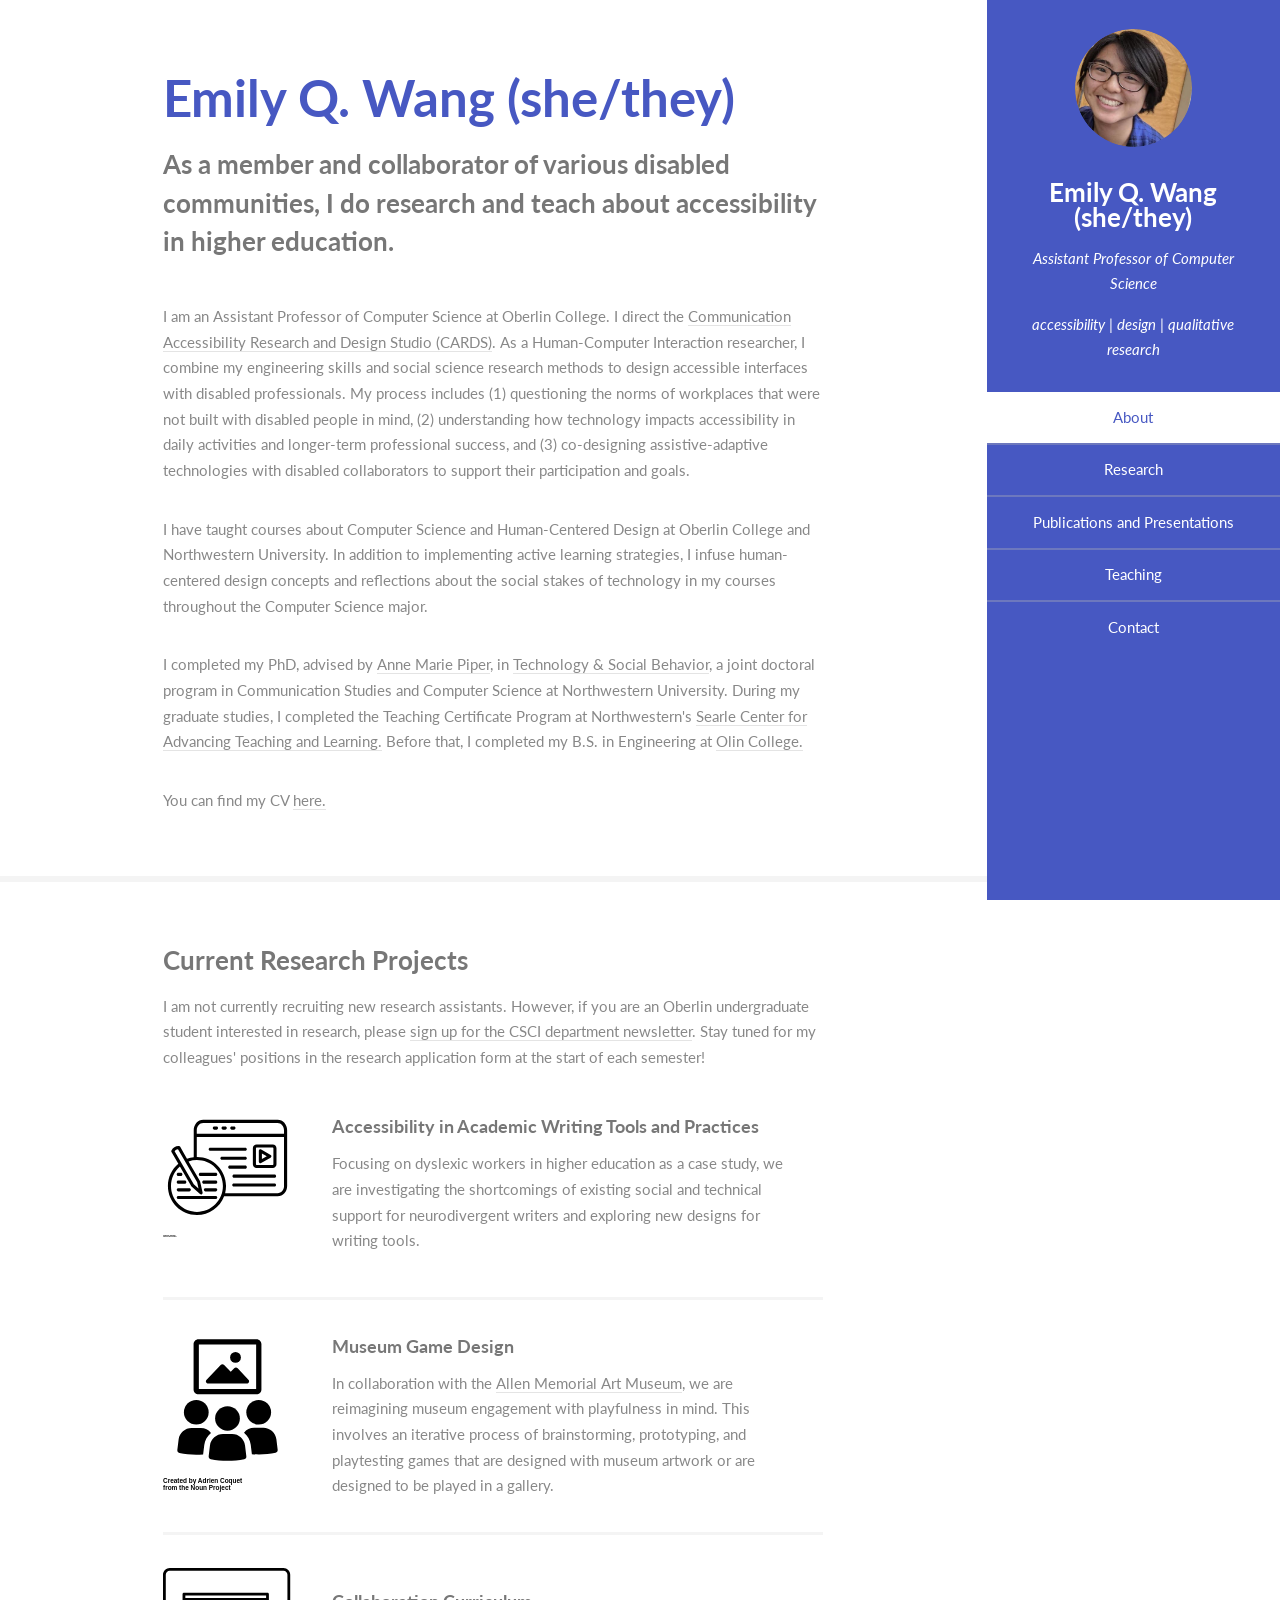
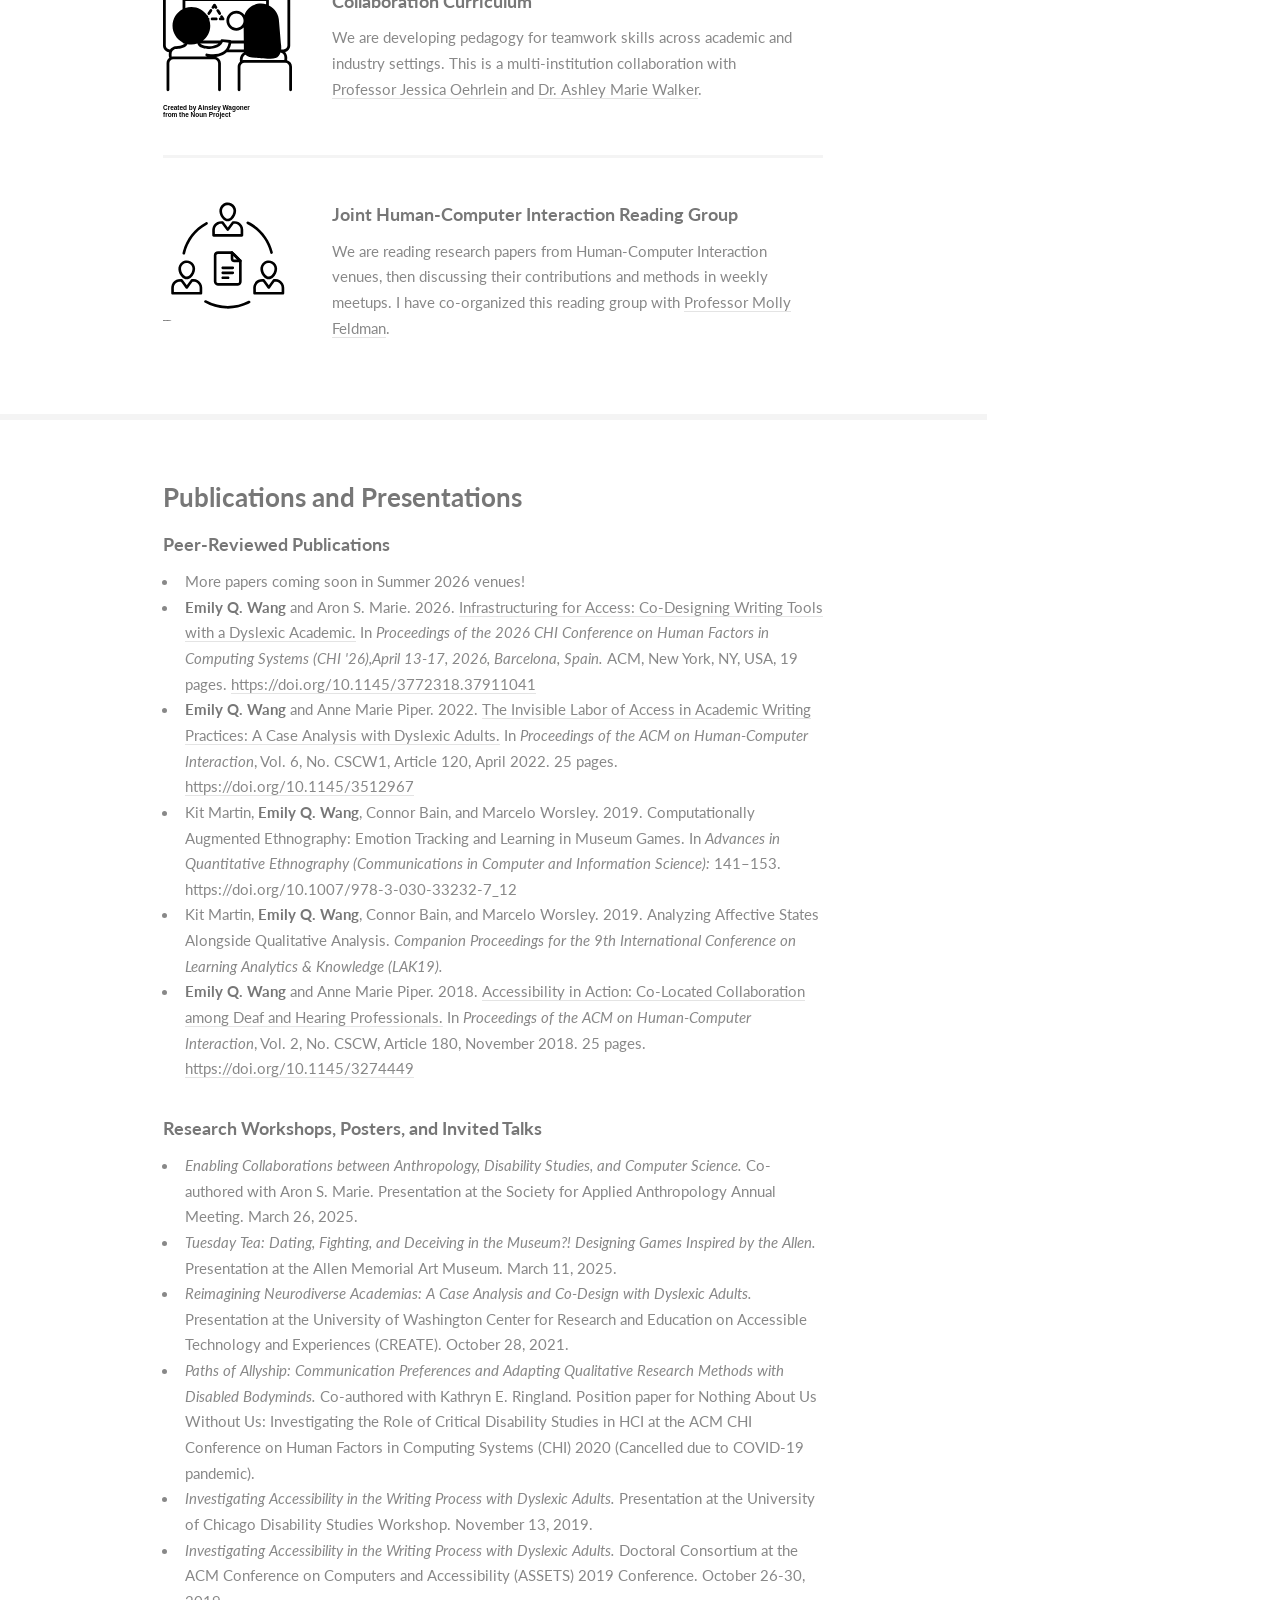
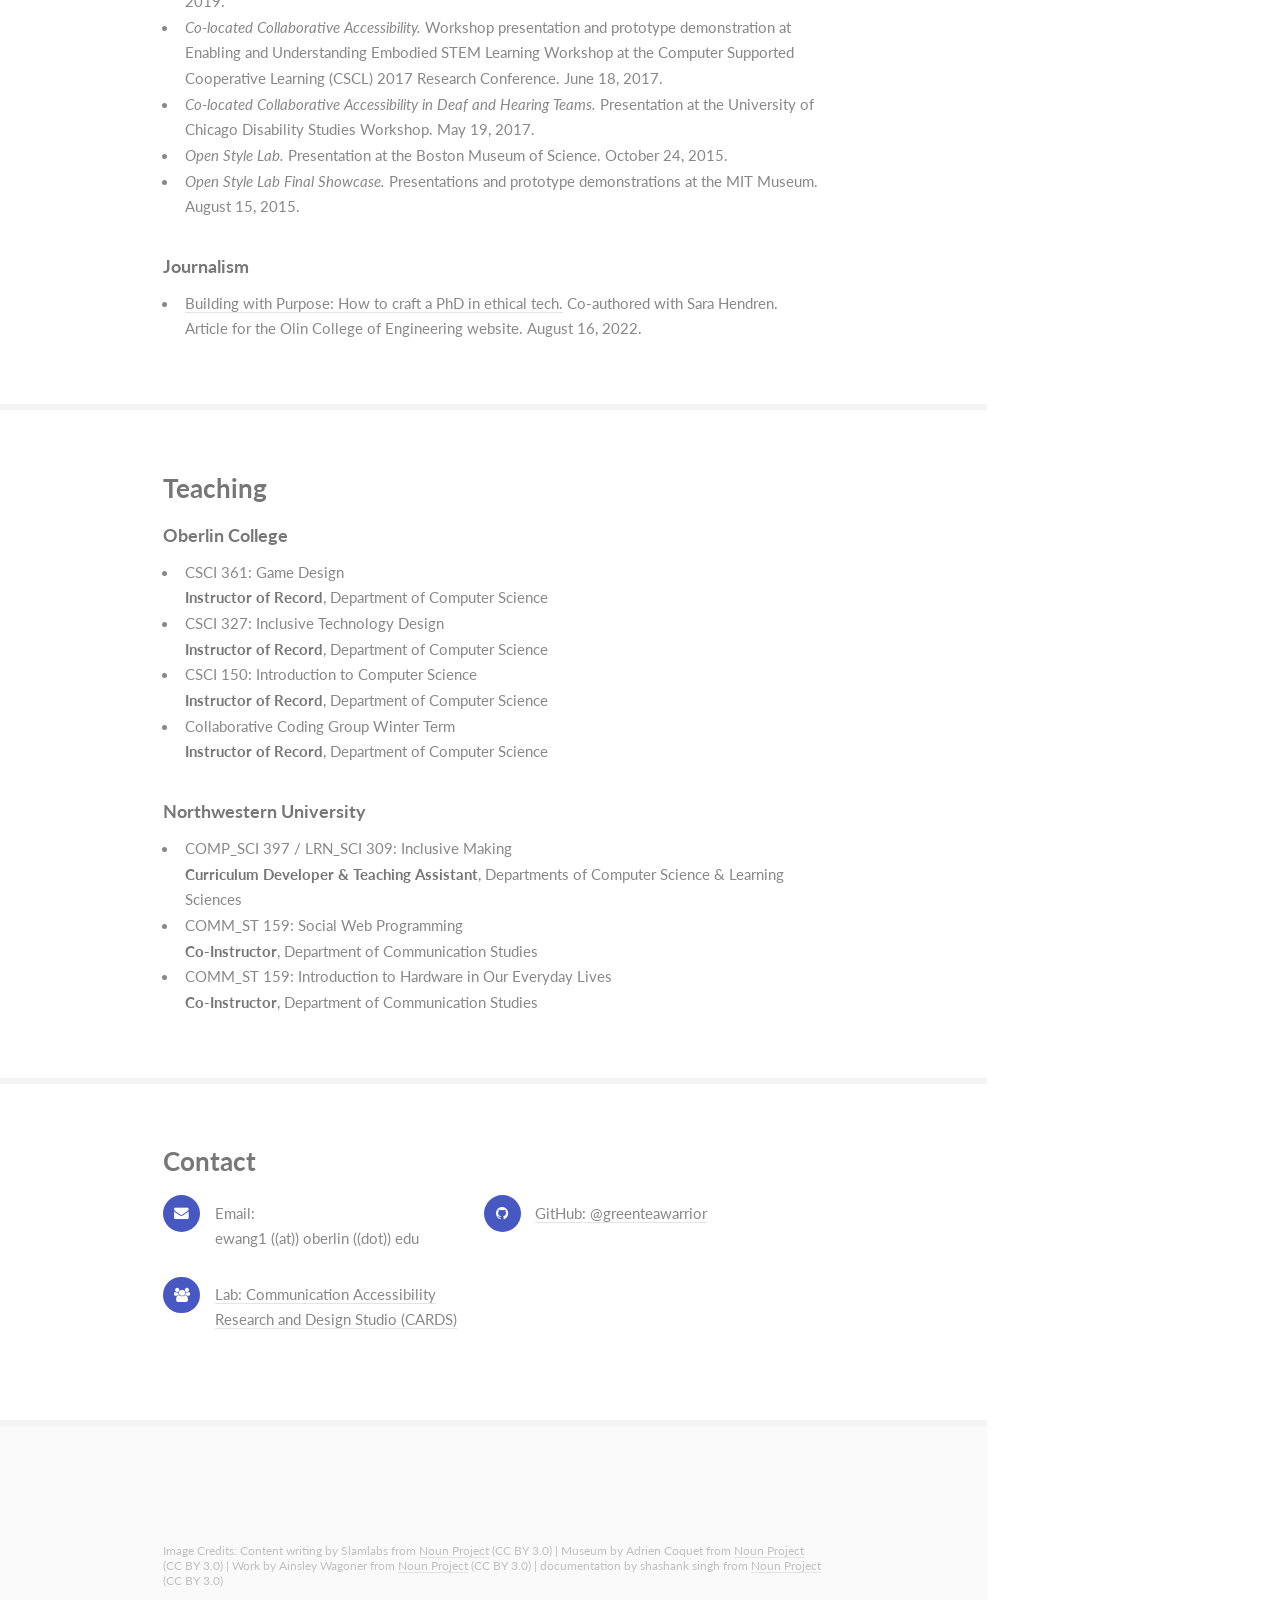
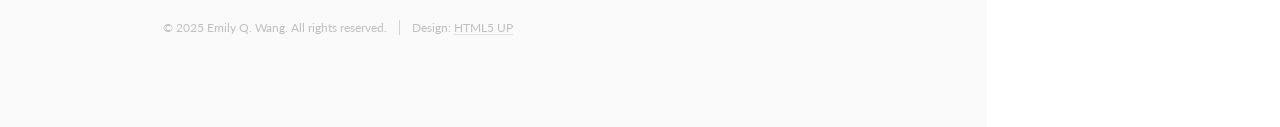
==== commit 390b7ec6: "Update index.html - Notice: More papers coming soon!" ====
--- a/index.html
+++ b/index.html
@@ -119,7 +119,7 @@
                   <h3>Publications and Presentations</h3>
                   <h4>Peer-Reviewed Publications</h4>
                     <ul>
-											<li>More papers coming soon in Summer 2026 publications!</li>
+											<li>More papers coming soon in Summer 2026 venues!</li>
 											<li><b>Emily Q. Wang</b> and Aron S. Marie. 2026. <a href="https://dl.acm.org/doi/10.1145/3772318.3791104">Infrastructuring for Access: Co-Designing Writing Tools with a Dyslexic Academic.</a> In <i>Proceedings of the 2026 CHI Conference on Human Factors in Computing Systems (CHI '26),April 13-17, 2026, Barcelona, Spain.</i> ACM, New York, NY, USA, 19 pages. <a href="https://doi.org/10.1145/3772318.37911041">https://doi.org/10.1145/3772318.37911041</a></li>
 											<li><b>Emily Q. Wang</b> and Anne Marie Piper. 2022. <a href="pdfs/WangPiper_CSCW_2022.pdf">The Invisible Labor of Access in Academic Writing Practices: A Case Analysis with Dyslexic Adults.</a> In <i>Proceedings of the ACM on Human-Computer Interaction</i>, Vol. 6, No. CSCW1, Article 120, April 2022. 25 pages. <a href="https://doi.org/10.1145/3512967">https://doi.org/10.1145/3512967</a></li>
 											<li>Kit Martin, <b>Emily Q. Wang</b>, Connor Bain, and Marcelo Worsley. 2019. Computationally Augmented Ethnography:
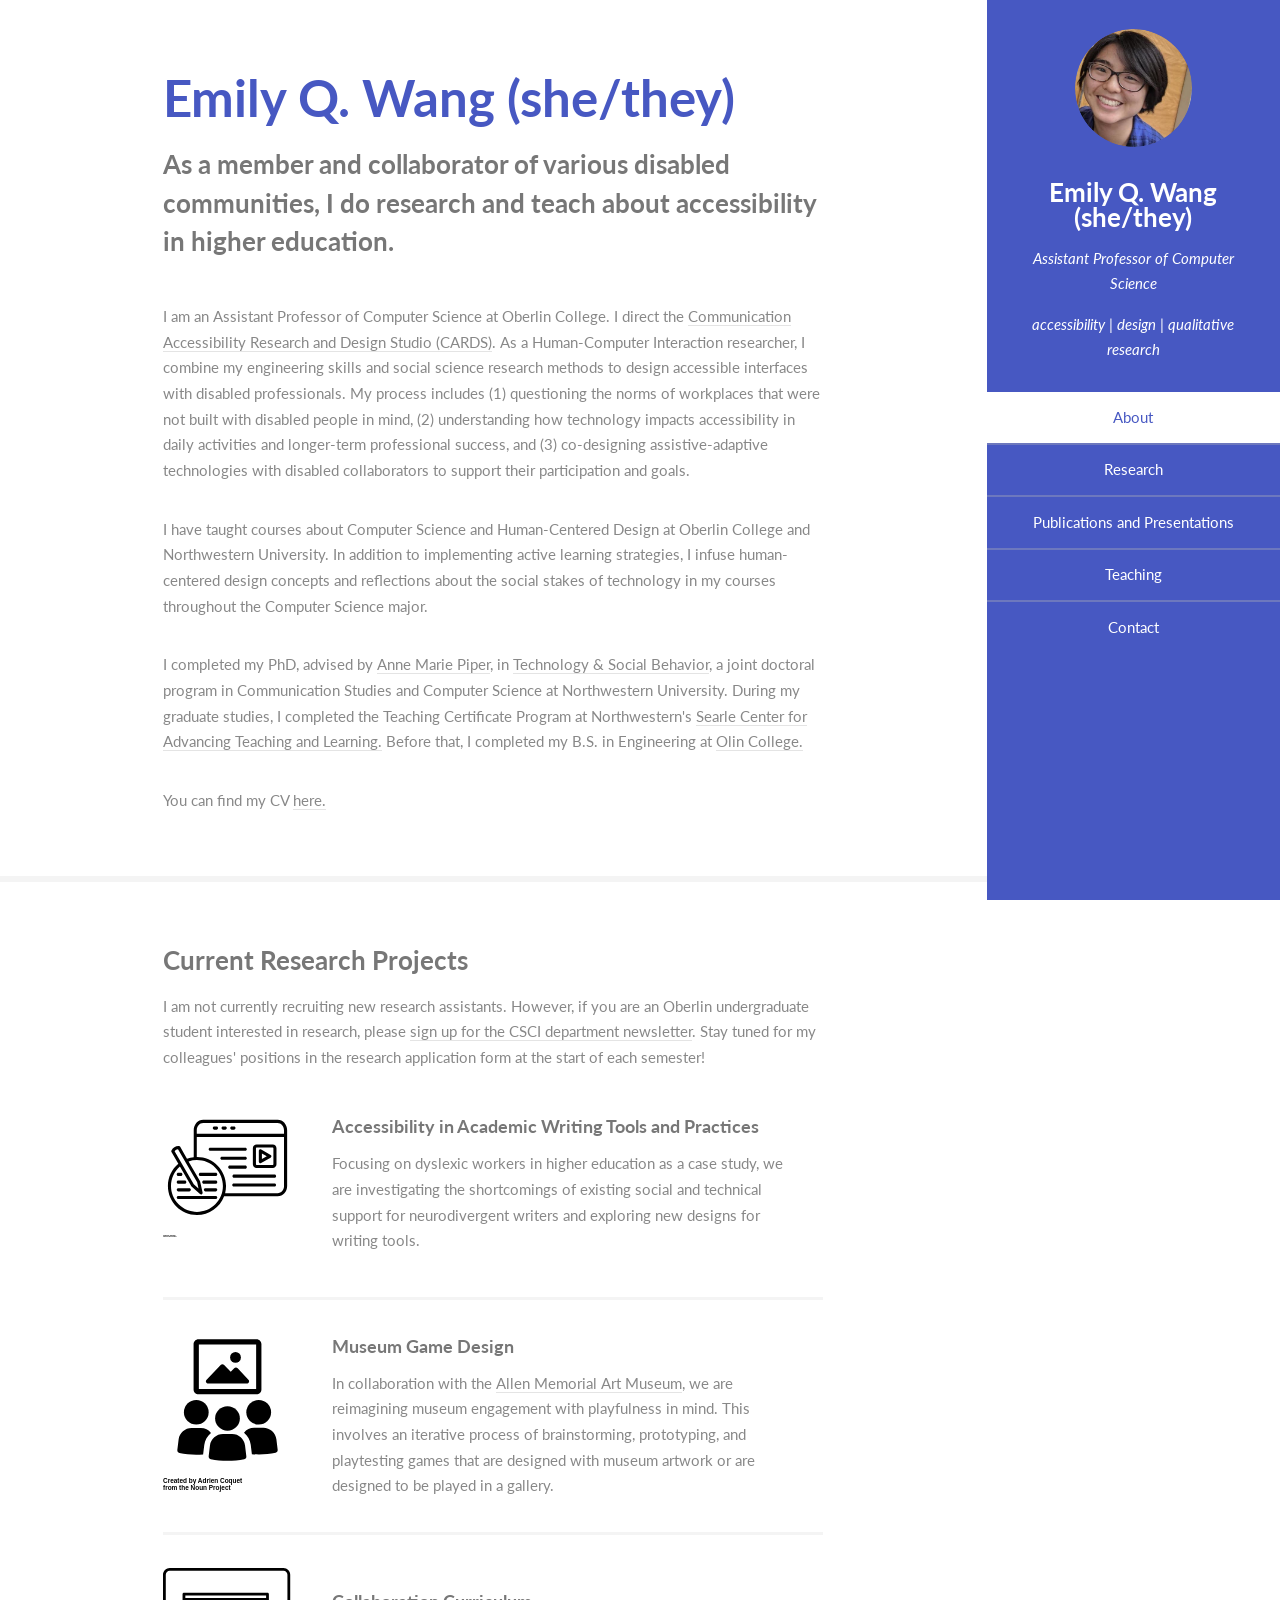
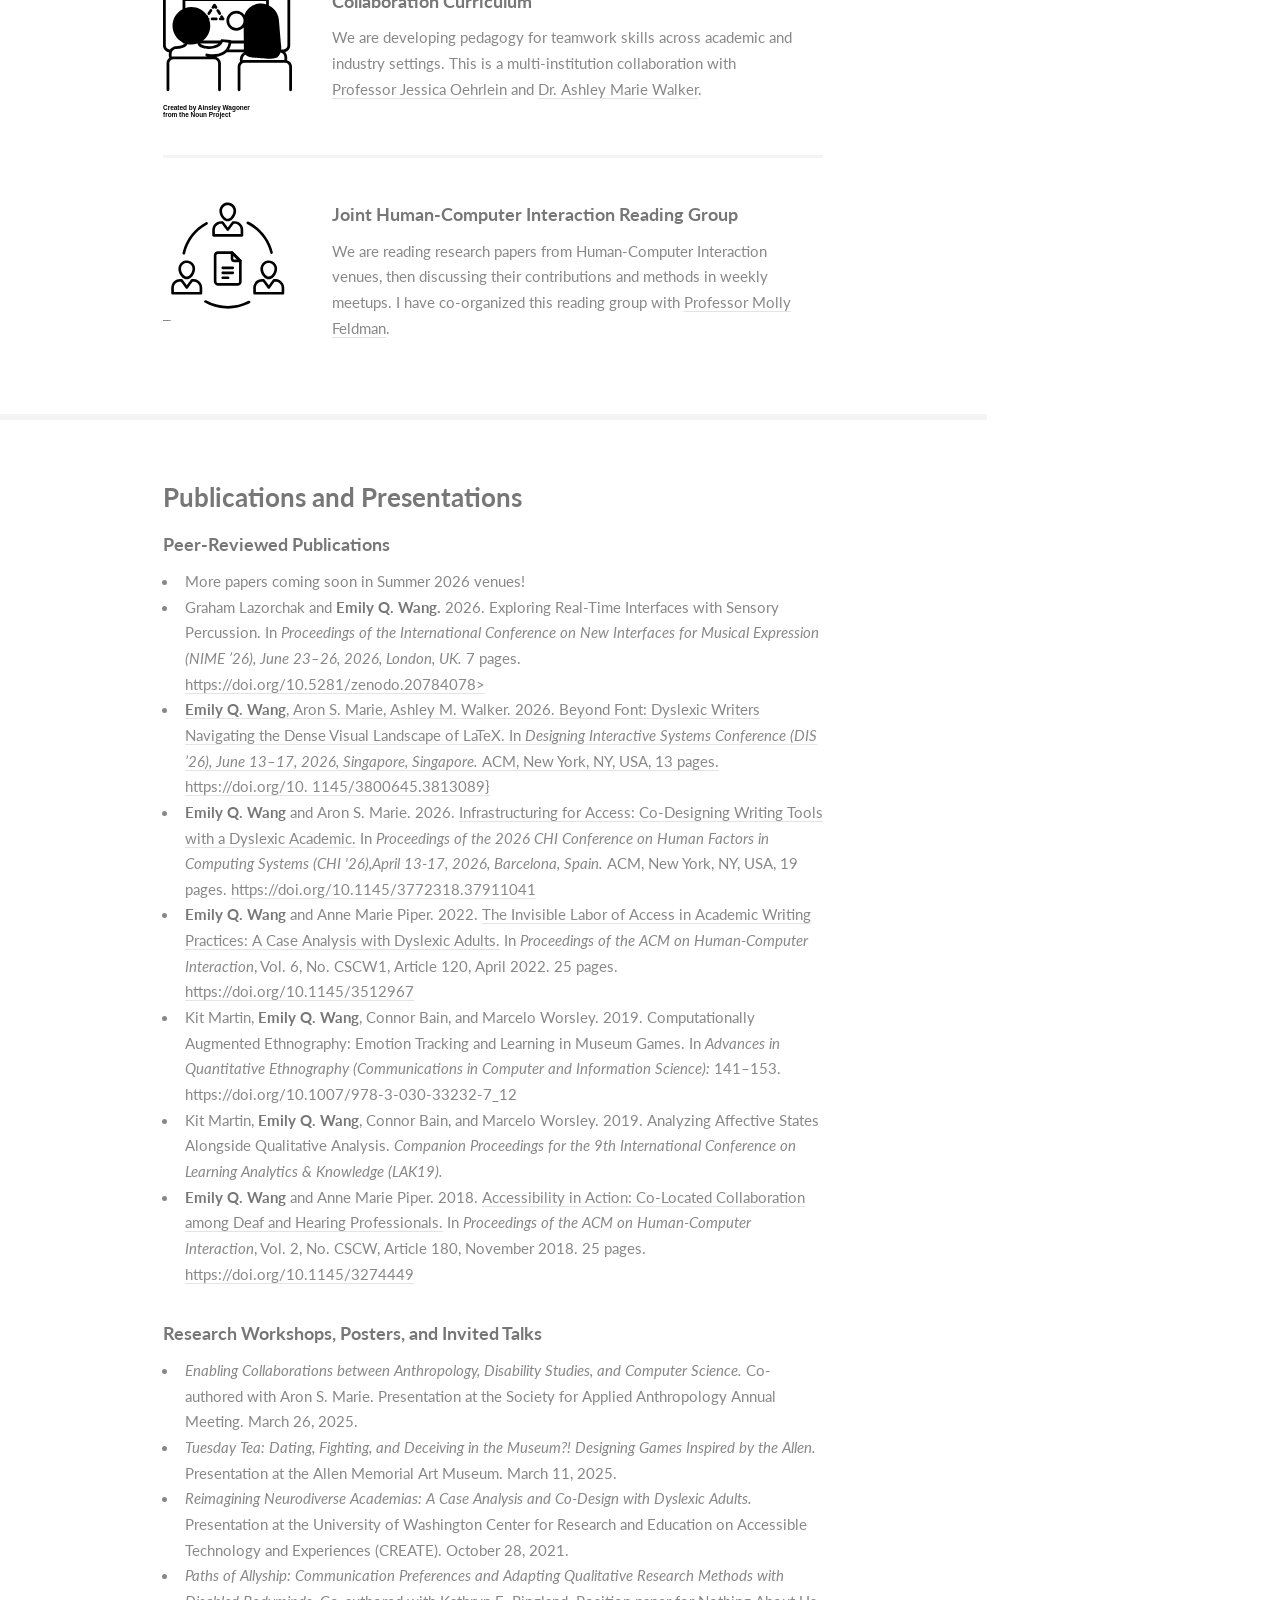
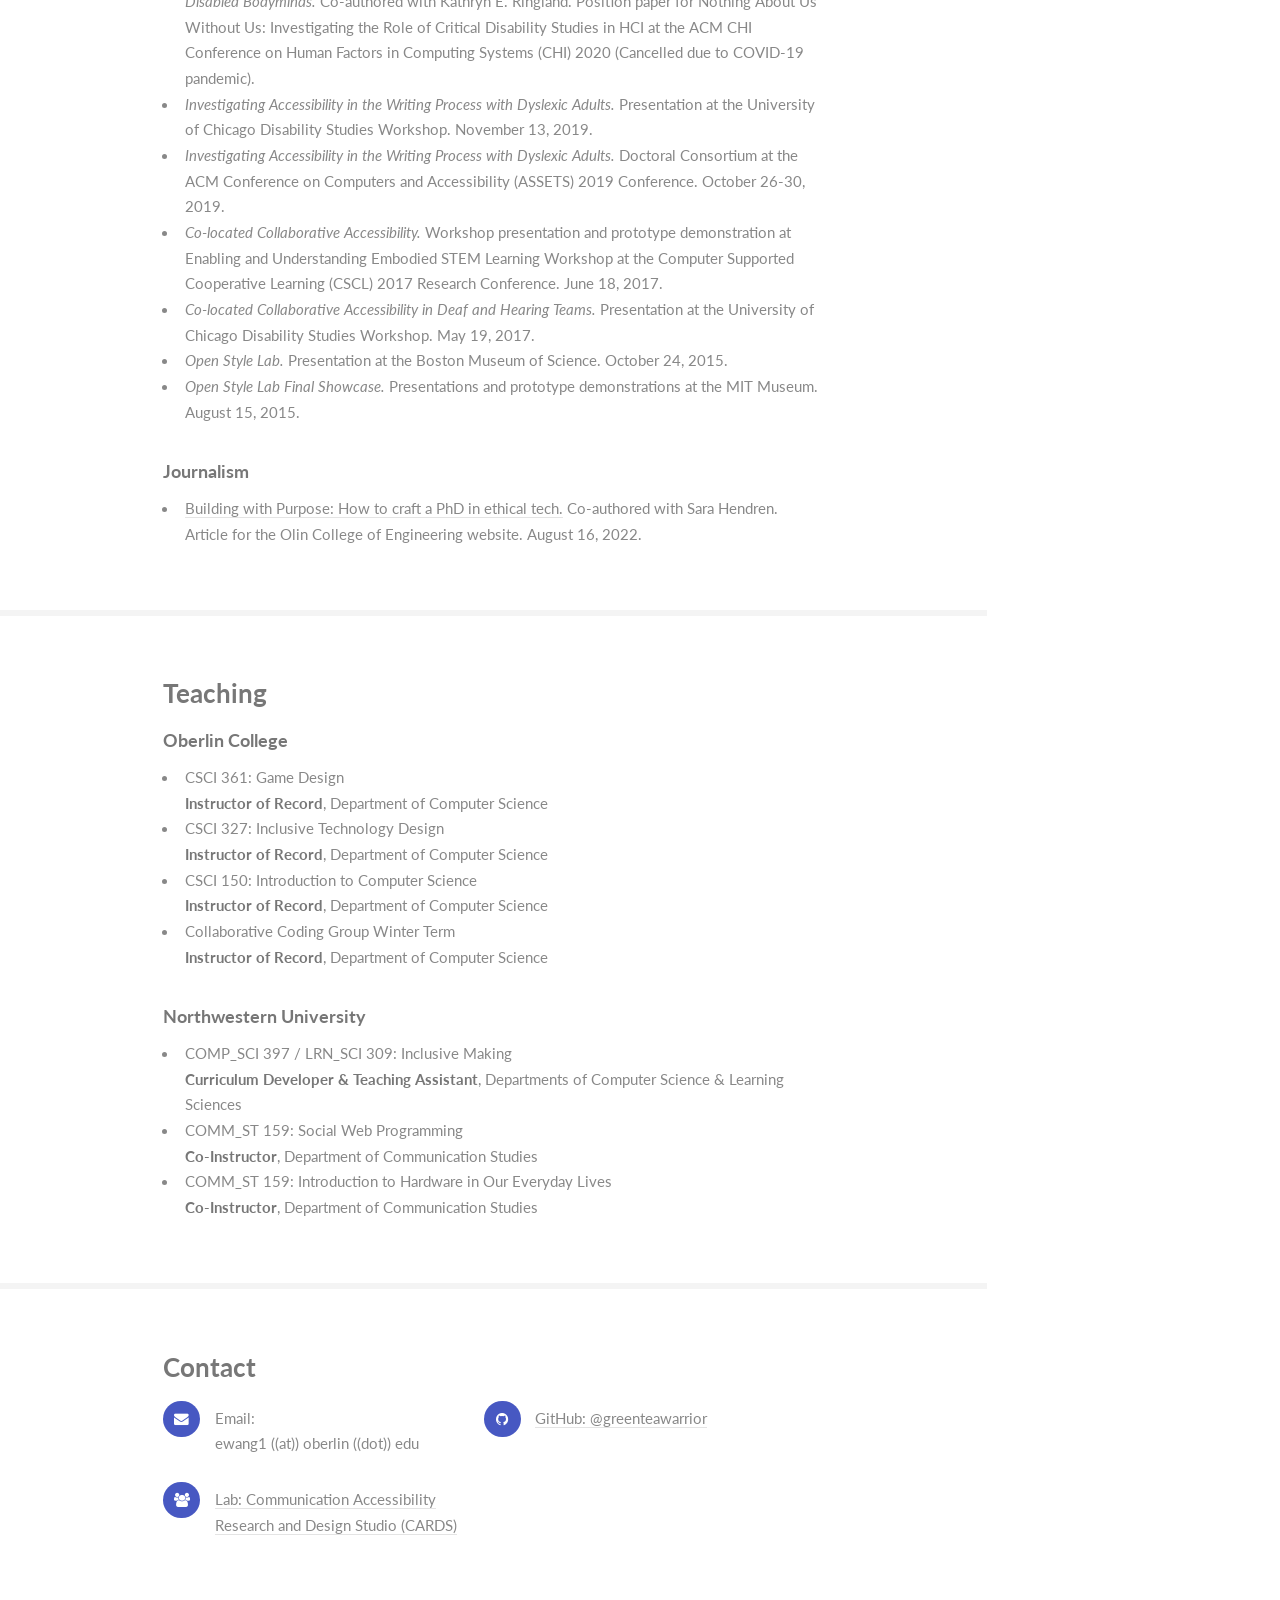
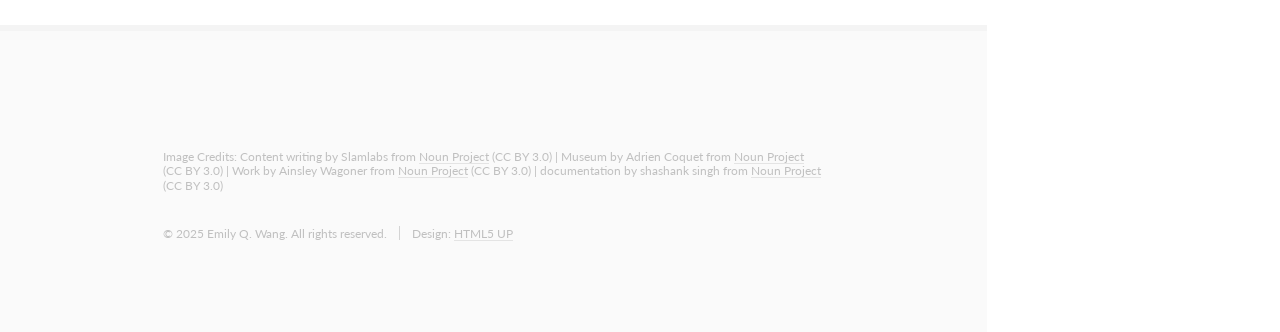
==== commit a858b41e: "Update index.html - DIS and NIME publications!" ====
--- a/index.html
+++ b/index.html
@@ -120,6 +120,10 @@
                   <h4>Peer-Reviewed Publications</h4>
                     <ul>
 											<li>More papers coming soon in Summer 2026 venues!</li>
+											<li>Graham Lazorchak and <b>Emily Q. Wang.</b> 2026. Exploring Real-Time Interfaces with Sensory Percussion. In <i>Proceedings of the International Conference on New Interfaces for Musical Expression (NIME ’26), June 23–26, 2026, London, UK.</i> 7 pages. <a href="https://doi.org/10.5281/zenodo.20784078">https://doi.org/10.5281/zenodo.20784078></li>
+											<li><b>Emily Q. Wang</b>, Aron S. Marie, Ashley M. Walker. 2026. Beyond Font: Dyslexic Writers Navigating the Dense Visual Landscape of LaTeX. In <i>Designing Interactive Systems Conference (DIS ’26), June 13–17, 2026, Singapore, Singapore.</i> ACM, New York, NY, USA, 13 pages. <a href="https://doi.org/10.
+1145/3800645.3813089">https://doi.org/10.
+1145/3800645.3813089}</a></li>
 											<li><b>Emily Q. Wang</b> and Aron S. Marie. 2026. <a href="https://dl.acm.org/doi/10.1145/3772318.3791104">Infrastructuring for Access: Co-Designing Writing Tools with a Dyslexic Academic.</a> In <i>Proceedings of the 2026 CHI Conference on Human Factors in Computing Systems (CHI '26),April 13-17, 2026, Barcelona, Spain.</i> ACM, New York, NY, USA, 19 pages. <a href="https://doi.org/10.1145/3772318.37911041">https://doi.org/10.1145/3772318.37911041</a></li>
 											<li><b>Emily Q. Wang</b> and Anne Marie Piper. 2022. <a href="pdfs/WangPiper_CSCW_2022.pdf">The Invisible Labor of Access in Academic Writing Practices: A Case Analysis with Dyslexic Adults.</a> In <i>Proceedings of the ACM on Human-Computer Interaction</i>, Vol. 6, No. CSCW1, Article 120, April 2022. 25 pages. <a href="https://doi.org/10.1145/3512967">https://doi.org/10.1145/3512967</a></li>
 											<li>Kit Martin, <b>Emily Q. Wang</b>, Connor Bain, and Marcelo Worsley. 2019. Computationally Augmented Ethnography:
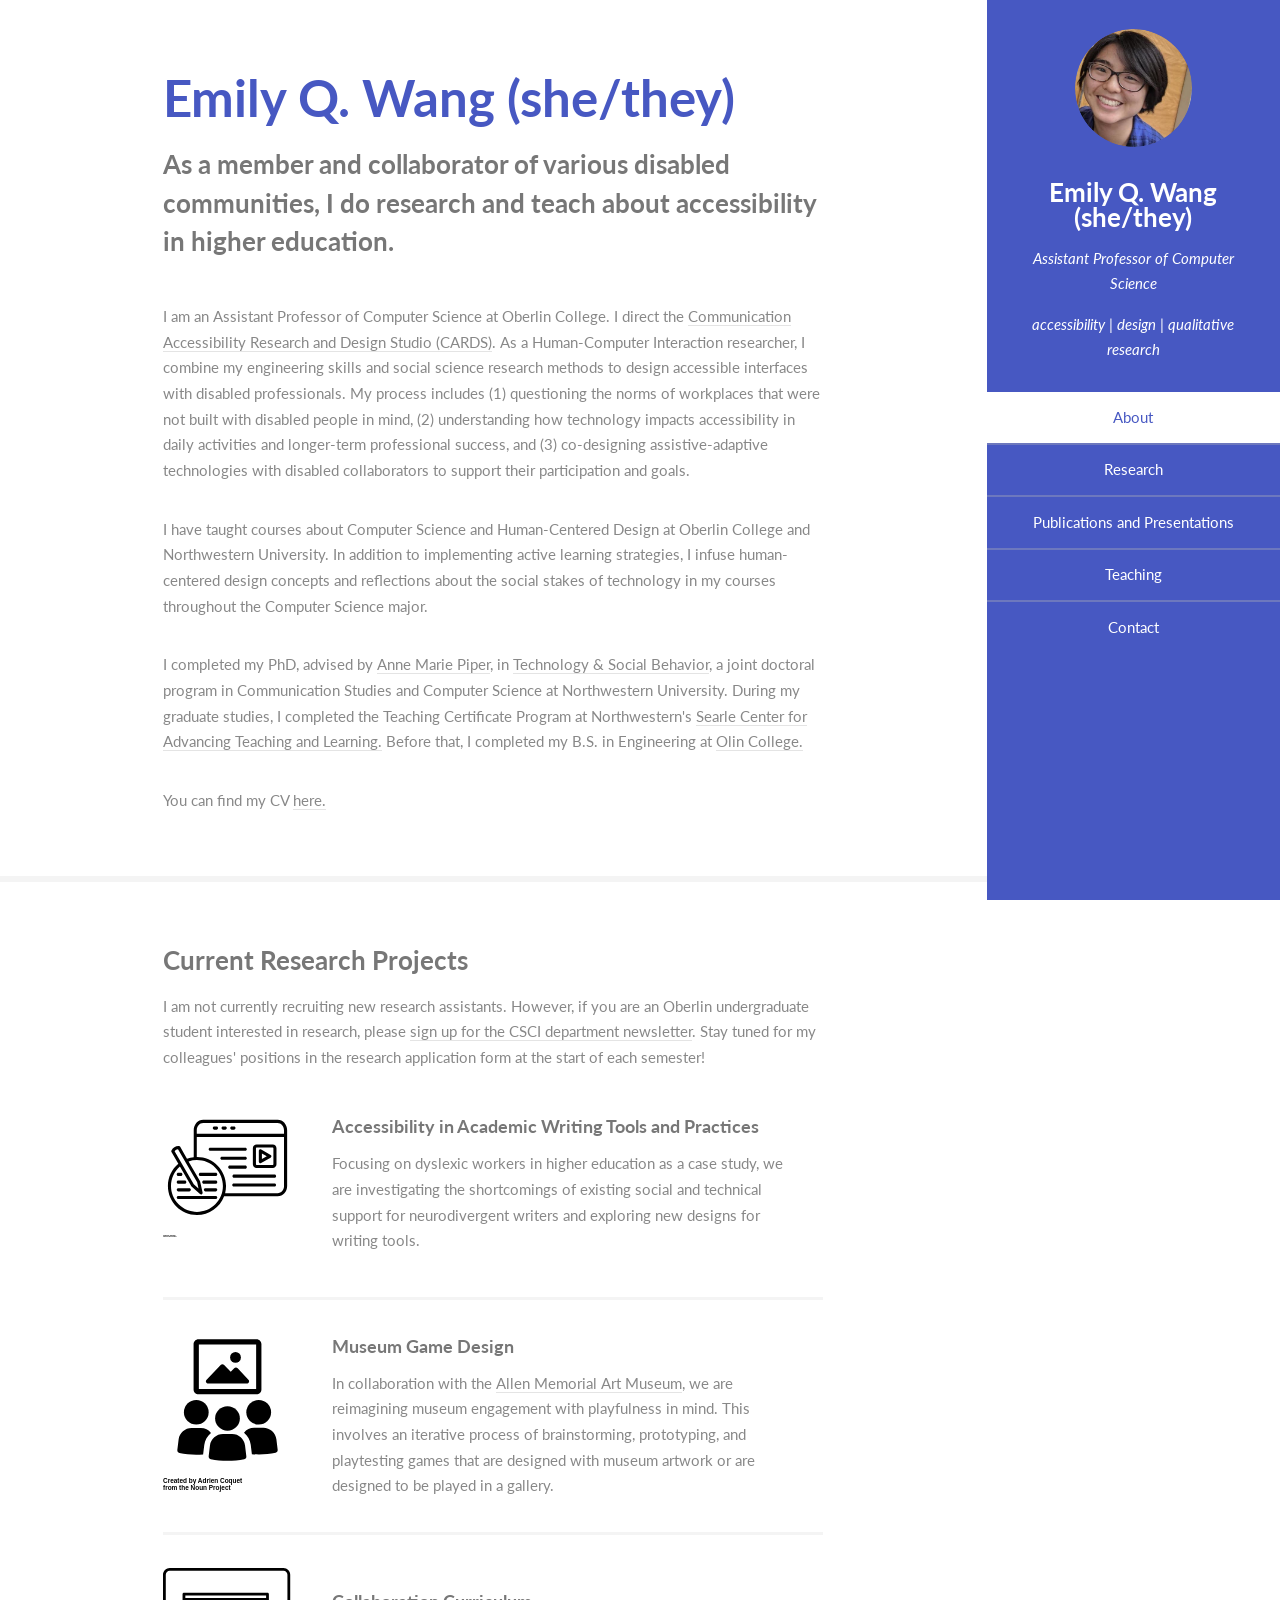
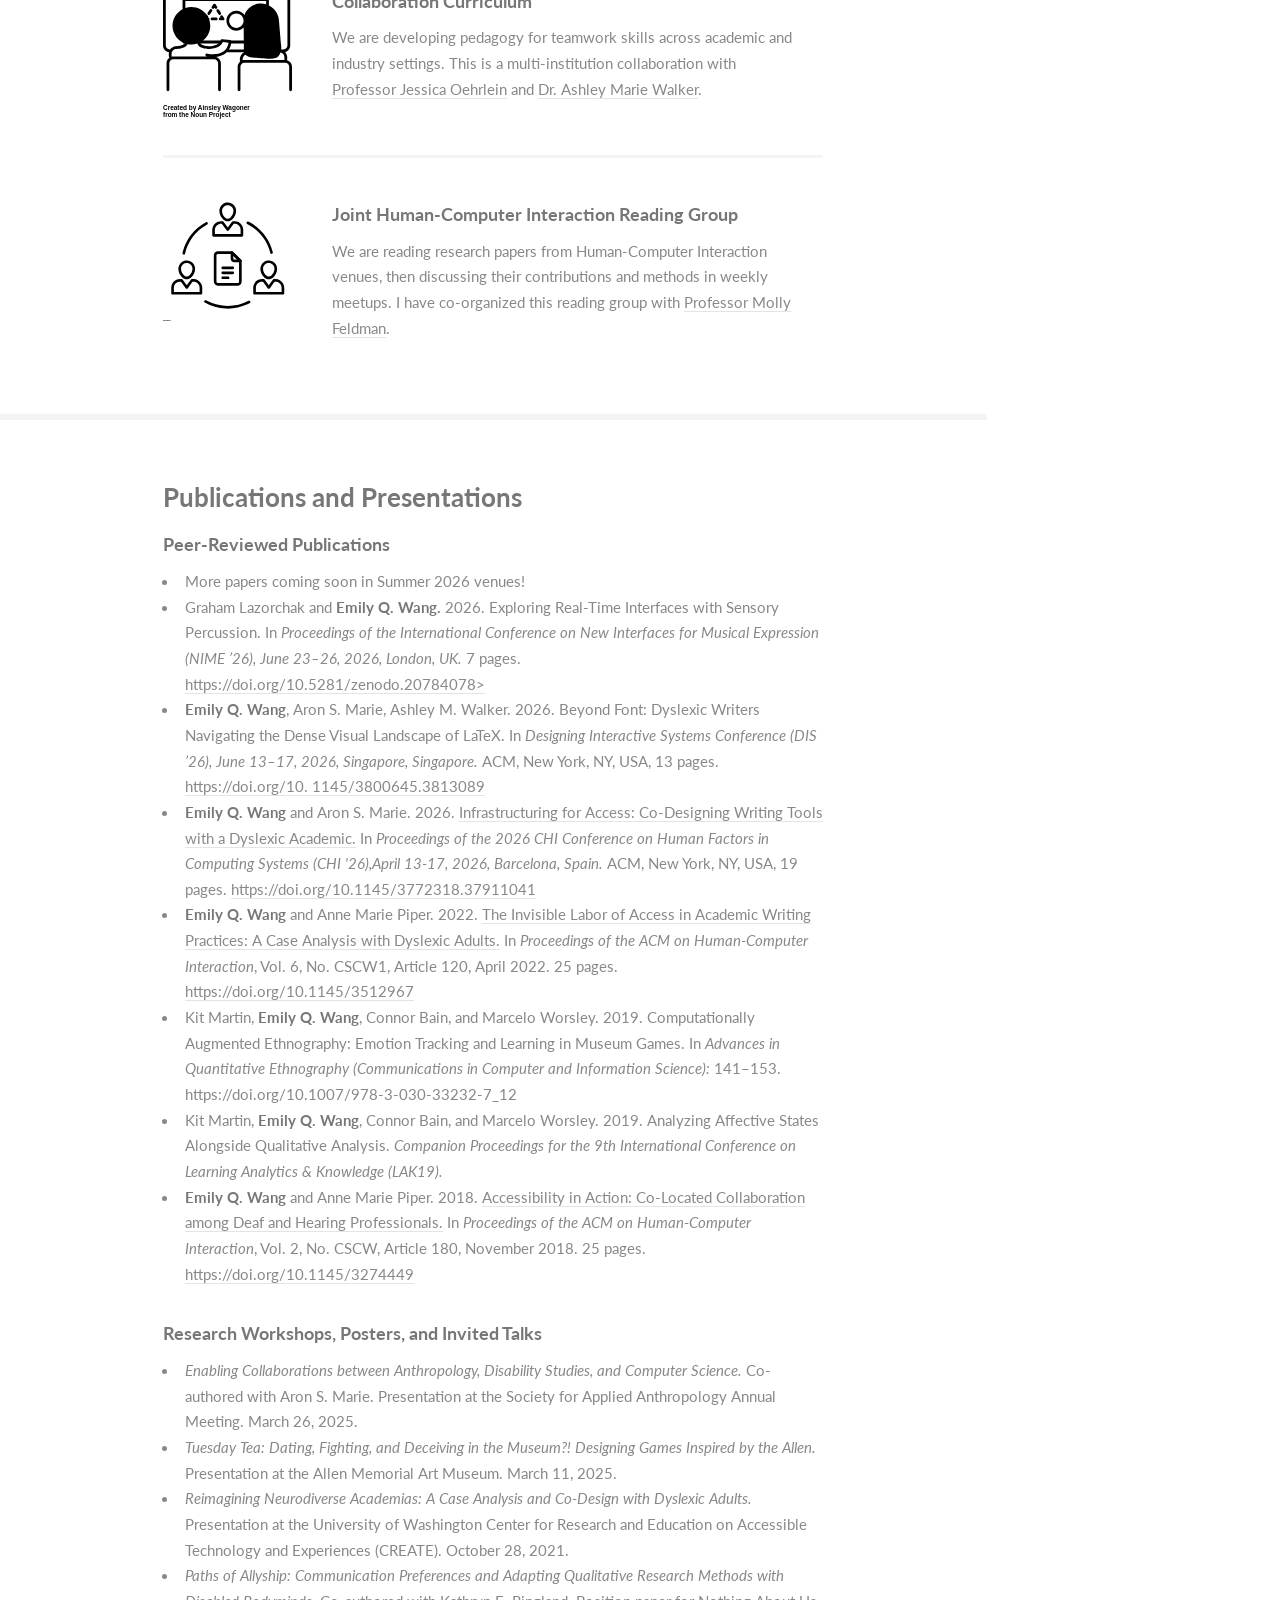
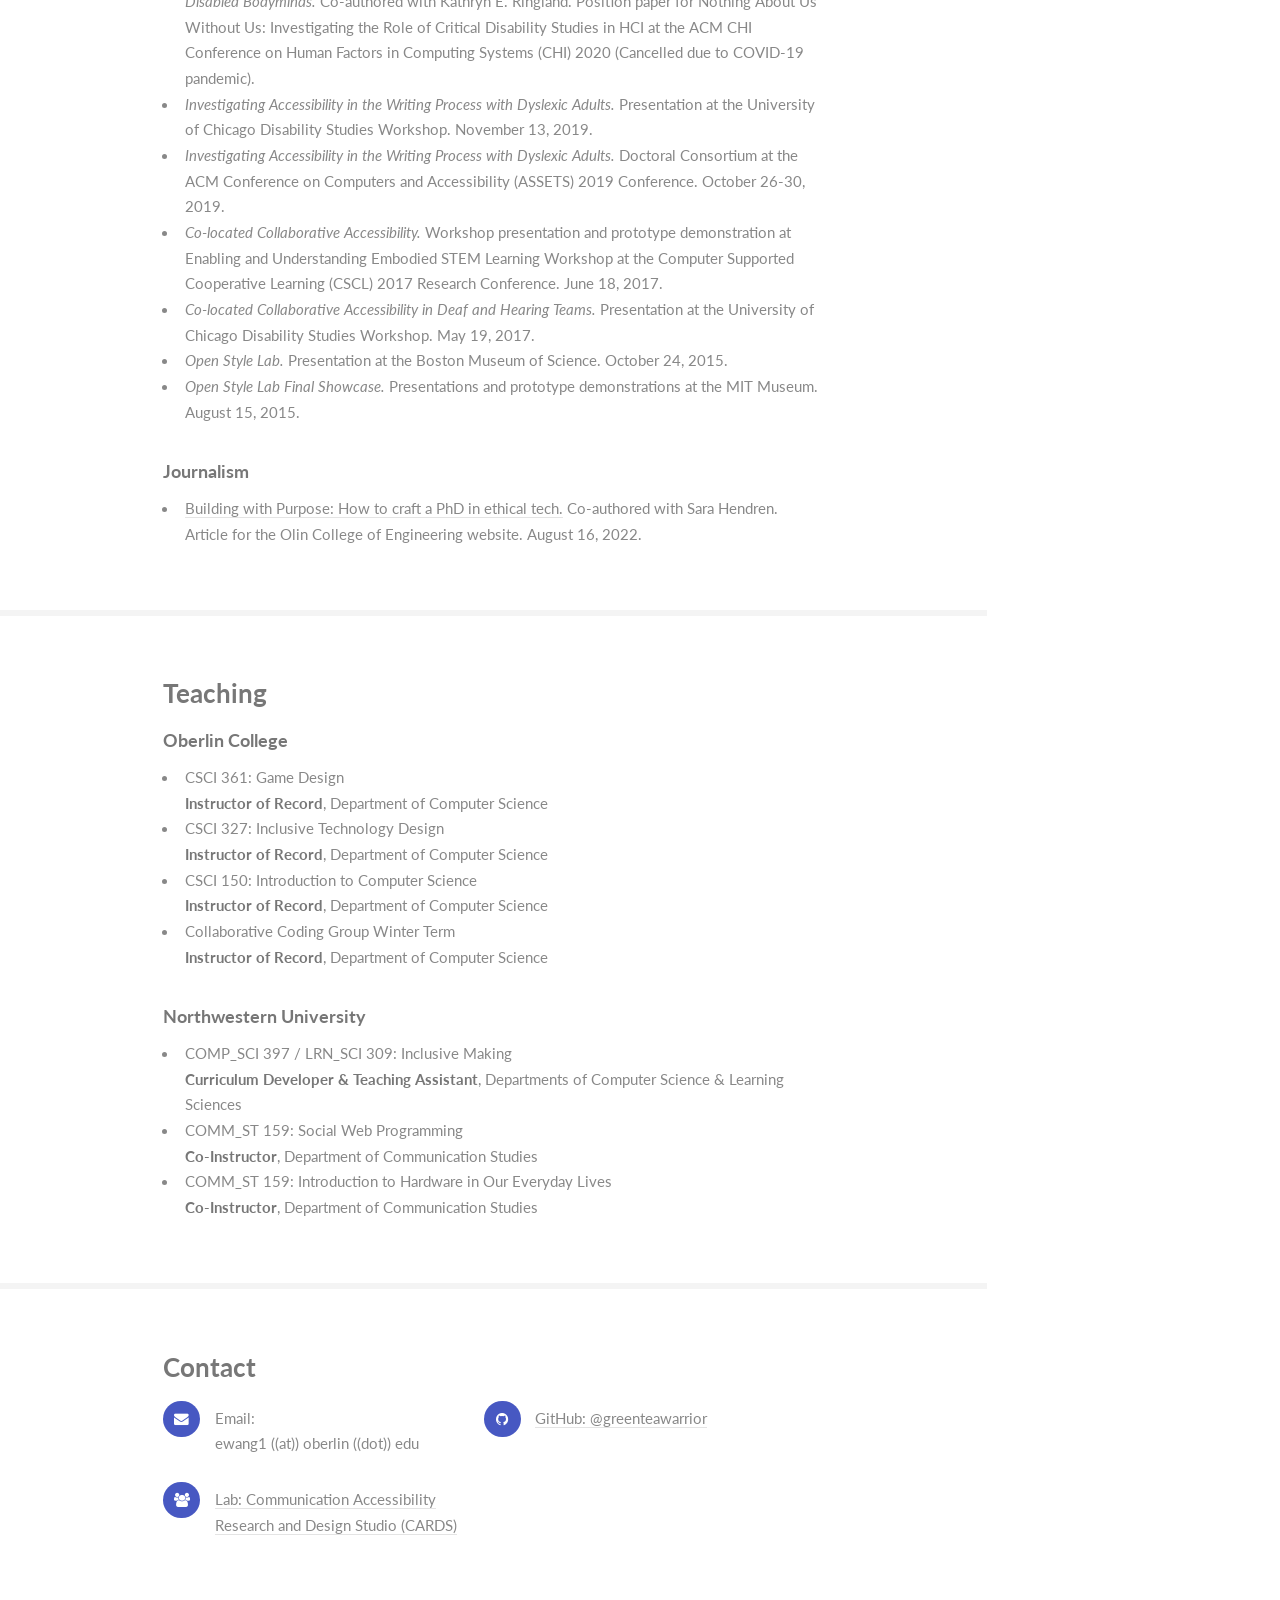
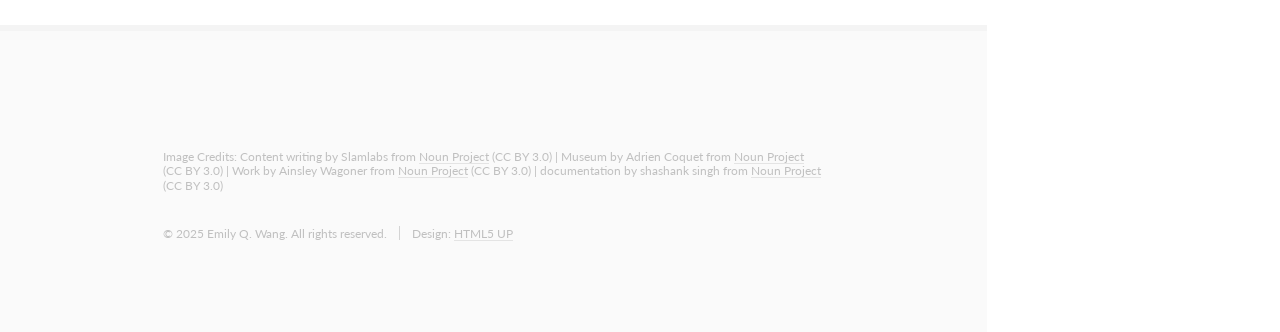
==== commit 97b99f1f: "Update index.html - Debugging link syntax" ====
--- a/index.html
+++ b/index.html
@@ -120,10 +120,10 @@
                   <h4>Peer-Reviewed Publications</h4>
                     <ul>
 											<li>More papers coming soon in Summer 2026 venues!</li>
-											<li>Graham Lazorchak and <b>Emily Q. Wang.</b> 2026. Exploring Real-Time Interfaces with Sensory Percussion. In <i>Proceedings of the International Conference on New Interfaces for Musical Expression (NIME ’26), June 23–26, 2026, London, UK.</i> 7 pages. <a href="https://doi.org/10.5281/zenodo.20784078">https://doi.org/10.5281/zenodo.20784078></li>
+											<li>Graham Lazorchak and <b>Emily Q. Wang.</b> 2026. Exploring Real-Time Interfaces with Sensory Percussion. In <i>Proceedings of the International Conference on New Interfaces for Musical Expression (NIME ’26), June 23–26, 2026, London, UK.</i> 7 pages. <a href="https://doi.org/10.5281/zenodo.20784078">https://doi.org/10.5281/zenodo.20784078></a></li>
 											<li><b>Emily Q. Wang</b>, Aron S. Marie, Ashley M. Walker. 2026. Beyond Font: Dyslexic Writers Navigating the Dense Visual Landscape of LaTeX. In <i>Designing Interactive Systems Conference (DIS ’26), June 13–17, 2026, Singapore, Singapore.</i> ACM, New York, NY, USA, 13 pages. <a href="https://doi.org/10.
 1145/3800645.3813089">https://doi.org/10.
-1145/3800645.3813089}</a></li>
+1145/3800645.3813089</a></li>
 											<li><b>Emily Q. Wang</b> and Aron S. Marie. 2026. <a href="https://dl.acm.org/doi/10.1145/3772318.3791104">Infrastructuring for Access: Co-Designing Writing Tools with a Dyslexic Academic.</a> In <i>Proceedings of the 2026 CHI Conference on Human Factors in Computing Systems (CHI '26),April 13-17, 2026, Barcelona, Spain.</i> ACM, New York, NY, USA, 19 pages. <a href="https://doi.org/10.1145/3772318.37911041">https://doi.org/10.1145/3772318.37911041</a></li>
 											<li><b>Emily Q. Wang</b> and Anne Marie Piper. 2022. <a href="pdfs/WangPiper_CSCW_2022.pdf">The Invisible Labor of Access in Academic Writing Practices: A Case Analysis with Dyslexic Adults.</a> In <i>Proceedings of the ACM on Human-Computer Interaction</i>, Vol. 6, No. CSCW1, Article 120, April 2022. 25 pages. <a href="https://doi.org/10.1145/3512967">https://doi.org/10.1145/3512967</a></li>
 											<li>Kit Martin, <b>Emily Q. Wang</b>, Connor Bain, and Marcelo Worsley. 2019. Computationally Augmented Ethnography:
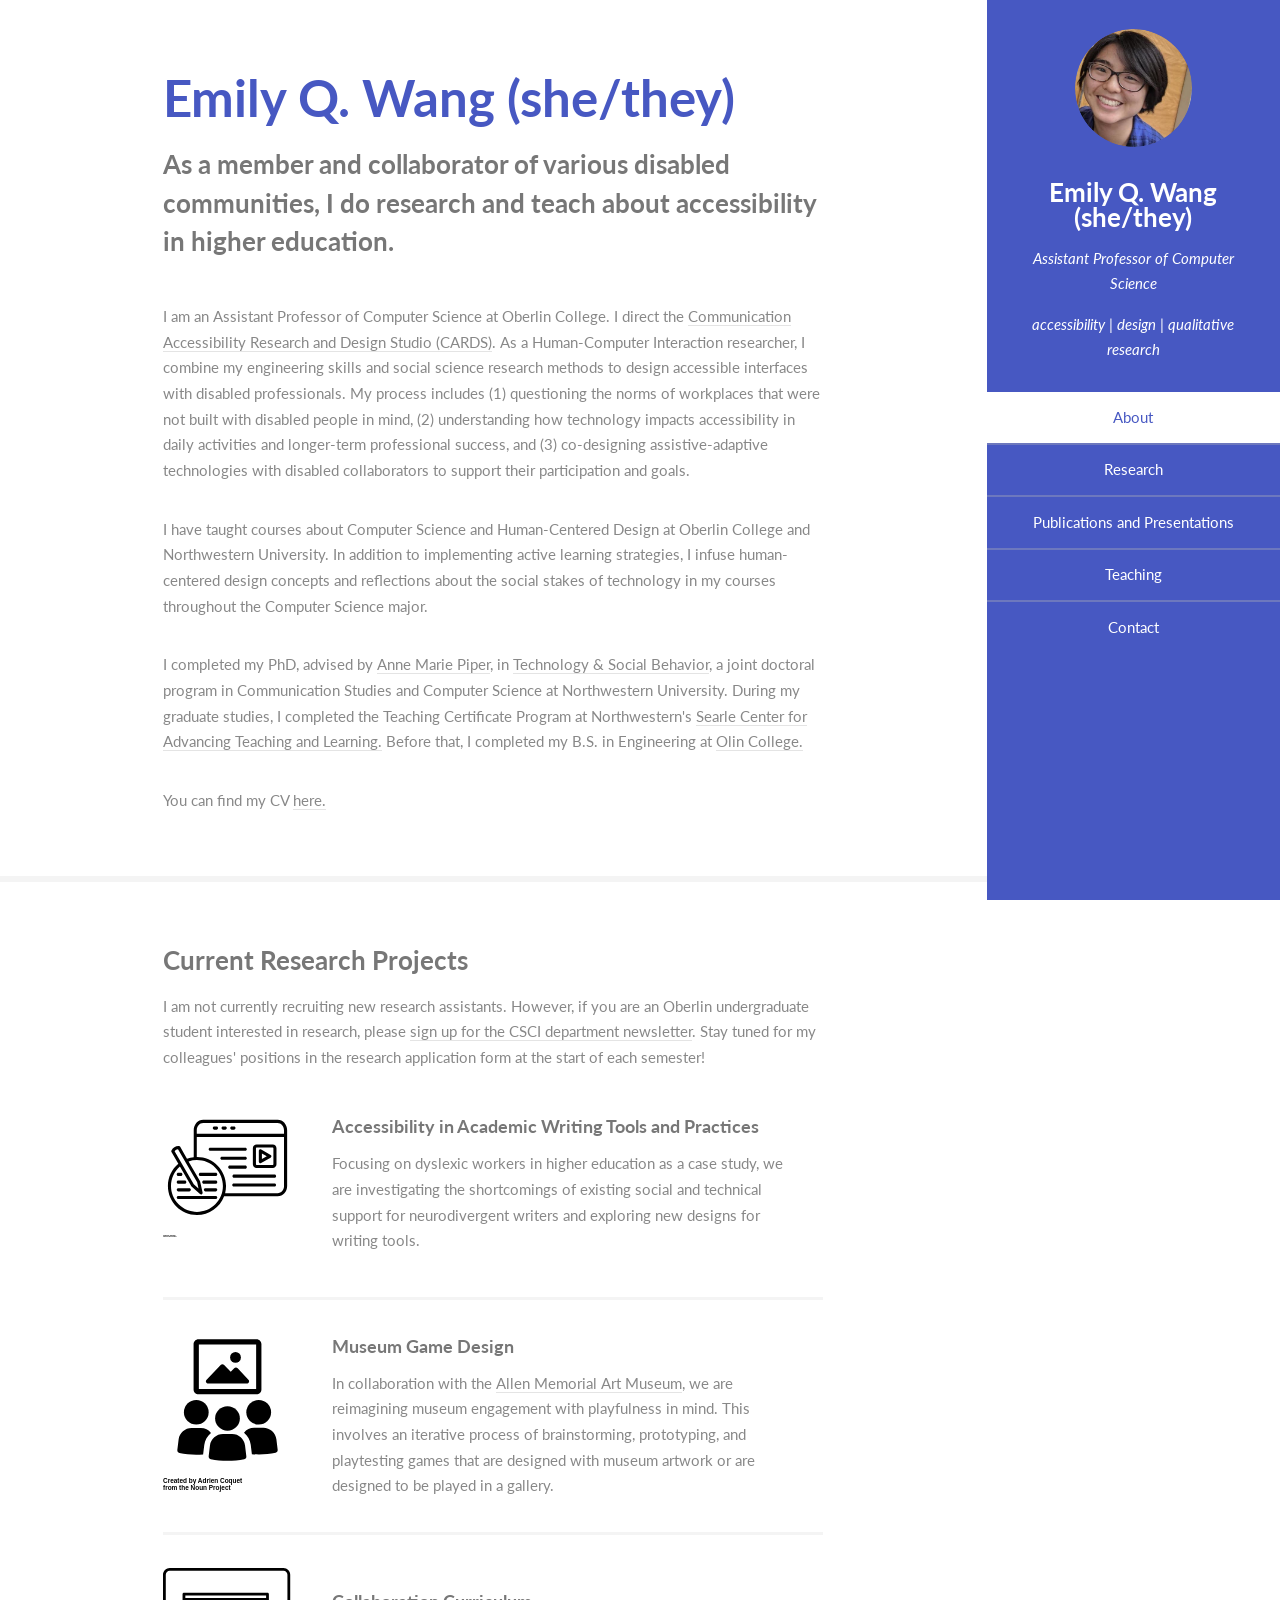
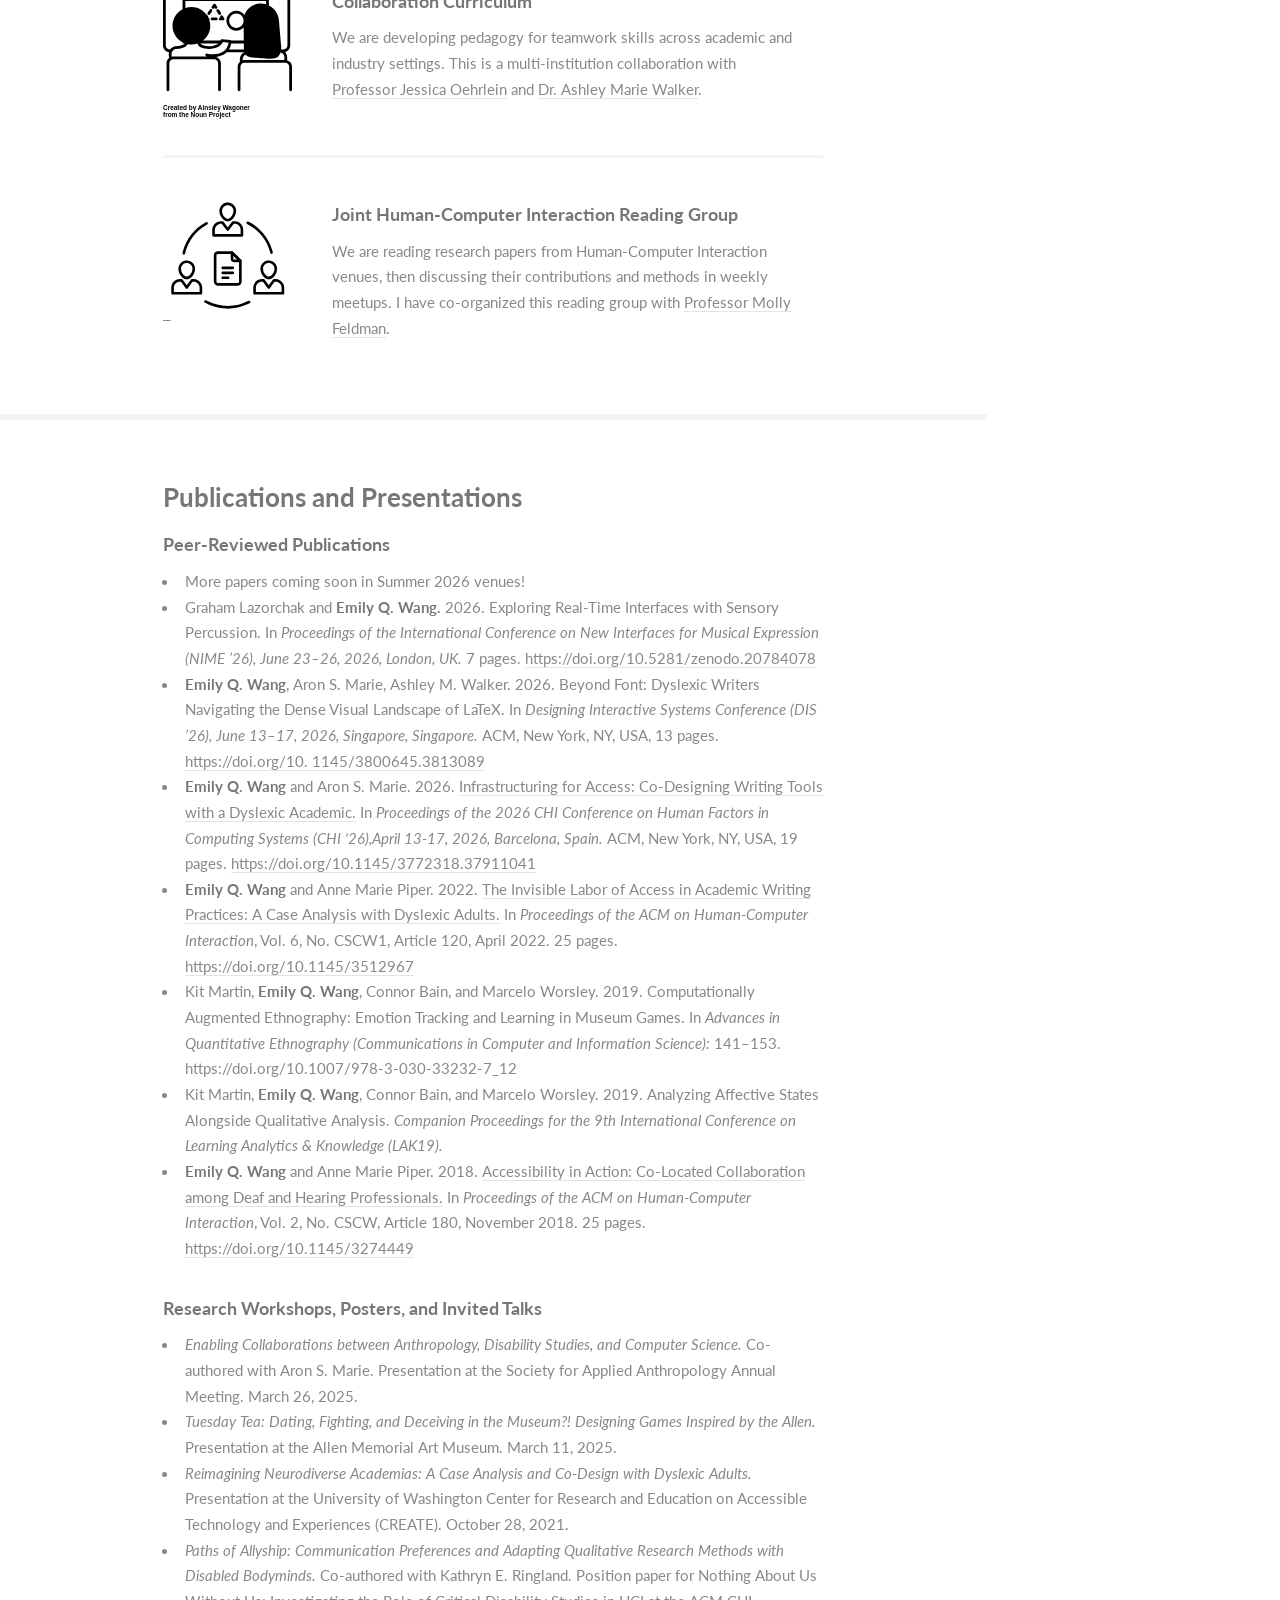
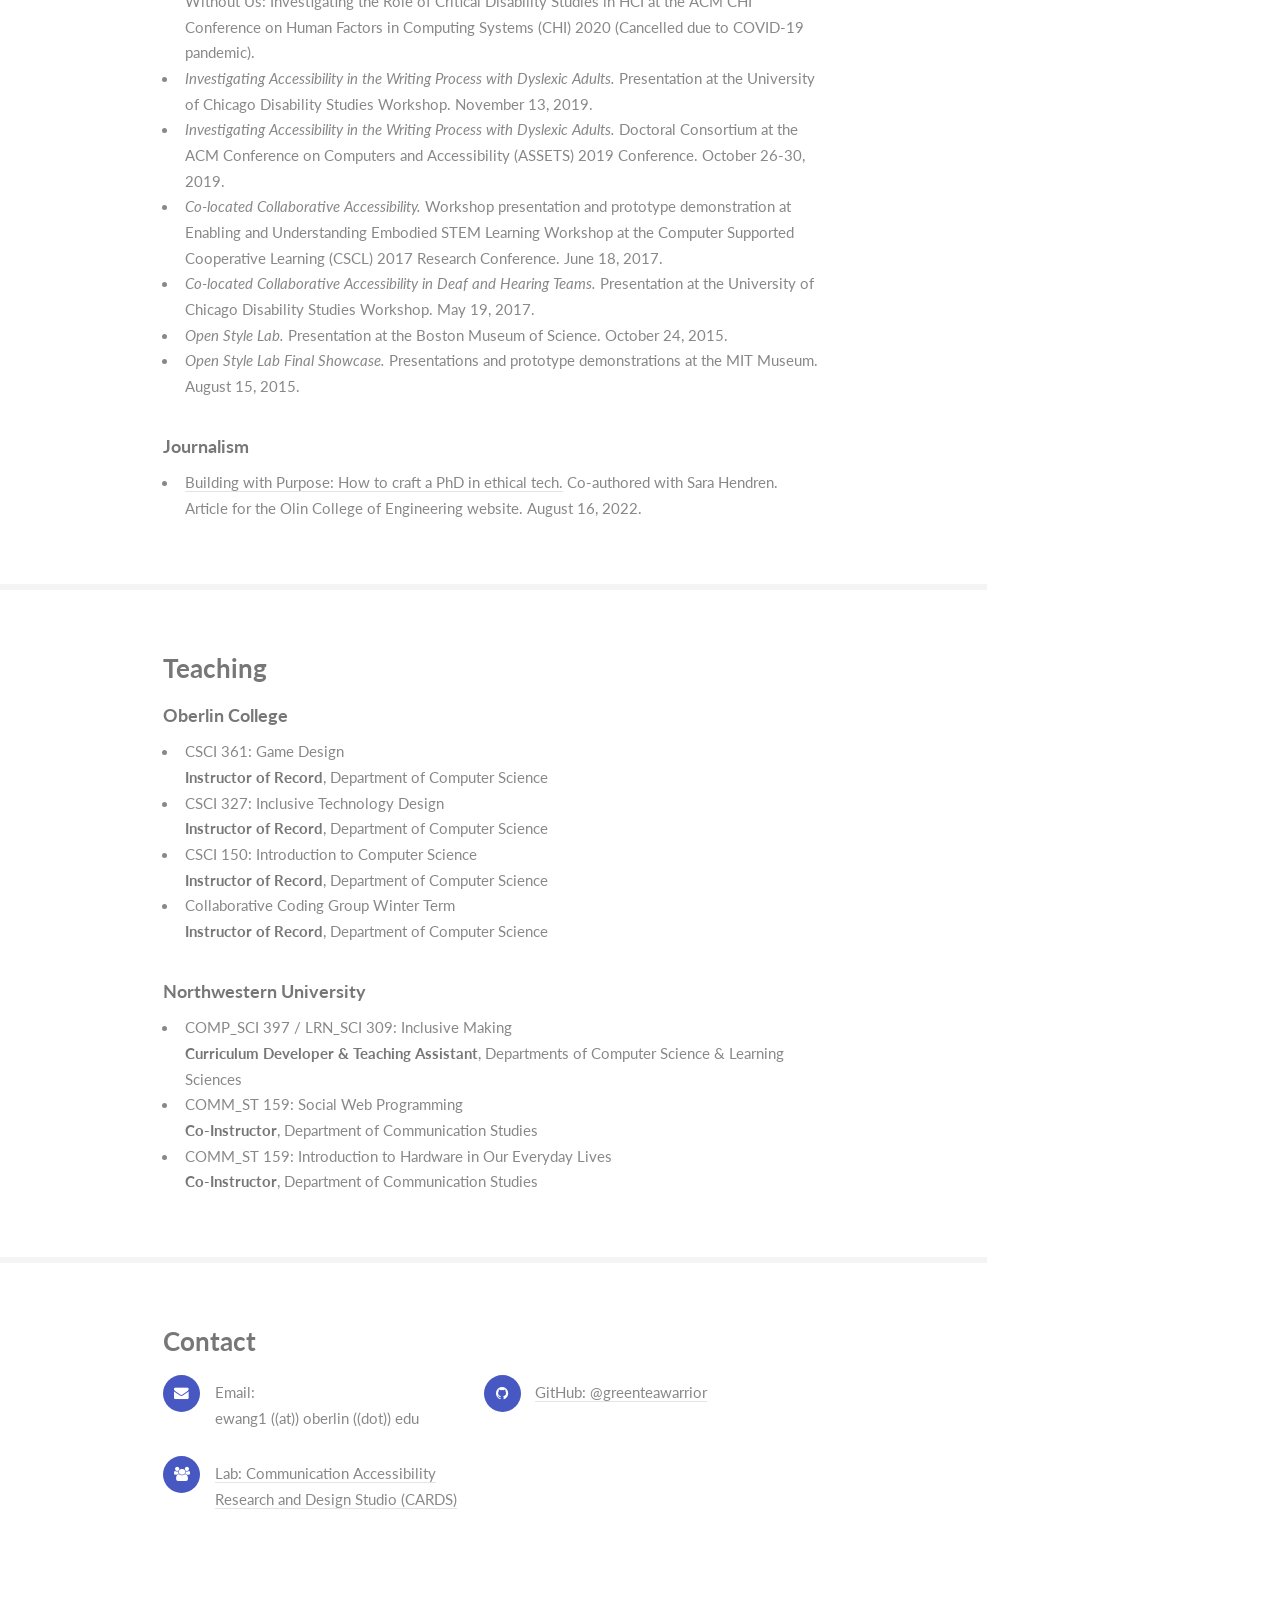
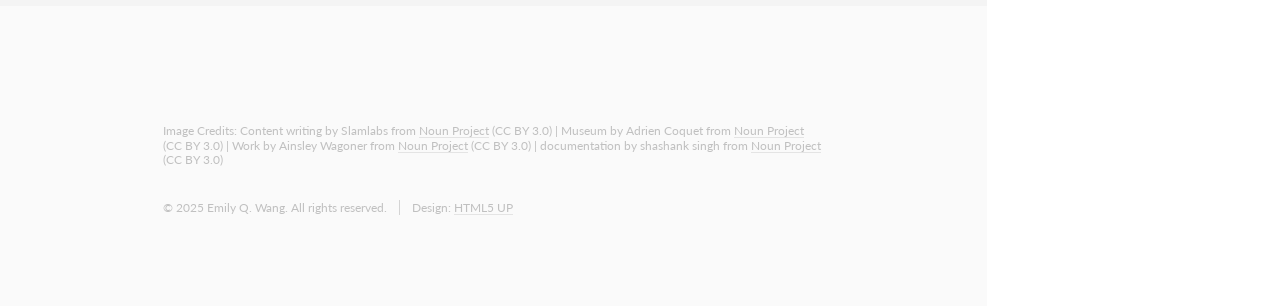
==== commit 02aedc4b: "Update index.html - Removed extra bracket" ====
--- a/index.html
+++ b/index.html
@@ -120,7 +120,7 @@
                   <h4>Peer-Reviewed Publications</h4>
                     <ul>
 											<li>More papers coming soon in Summer 2026 venues!</li>
-											<li>Graham Lazorchak and <b>Emily Q. Wang.</b> 2026. Exploring Real-Time Interfaces with Sensory Percussion. In <i>Proceedings of the International Conference on New Interfaces for Musical Expression (NIME ’26), June 23–26, 2026, London, UK.</i> 7 pages. <a href="https://doi.org/10.5281/zenodo.20784078">https://doi.org/10.5281/zenodo.20784078></a></li>
+											<li>Graham Lazorchak and <b>Emily Q. Wang.</b> 2026. Exploring Real-Time Interfaces with Sensory Percussion. In <i>Proceedings of the International Conference on New Interfaces for Musical Expression (NIME ’26), June 23–26, 2026, London, UK.</i> 7 pages. <a href="https://doi.org/10.5281/zenodo.20784078">https://doi.org/10.5281/zenodo.20784078</a></li>
 											<li><b>Emily Q. Wang</b>, Aron S. Marie, Ashley M. Walker. 2026. Beyond Font: Dyslexic Writers Navigating the Dense Visual Landscape of LaTeX. In <i>Designing Interactive Systems Conference (DIS ’26), June 13–17, 2026, Singapore, Singapore.</i> ACM, New York, NY, USA, 13 pages. <a href="https://doi.org/10.
 1145/3800645.3813089">https://doi.org/10.
 1145/3800645.3813089</a></li>
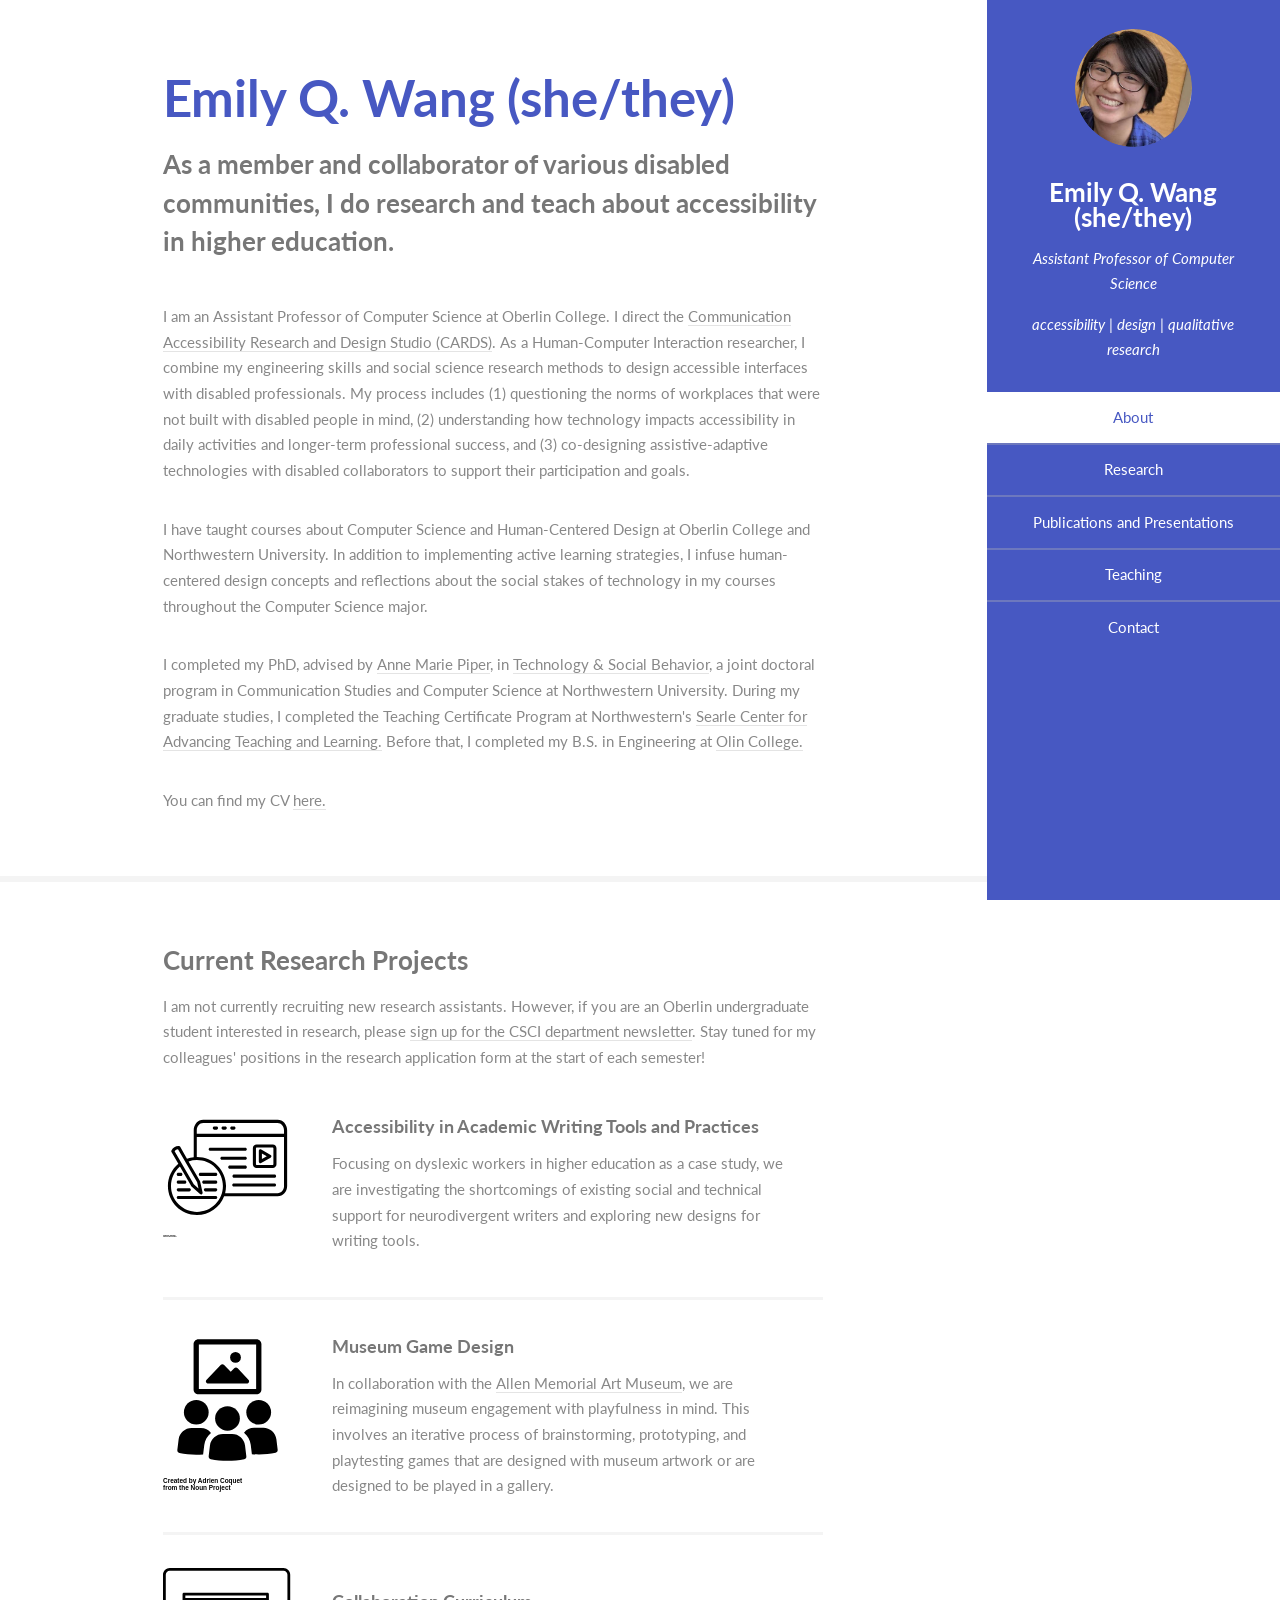
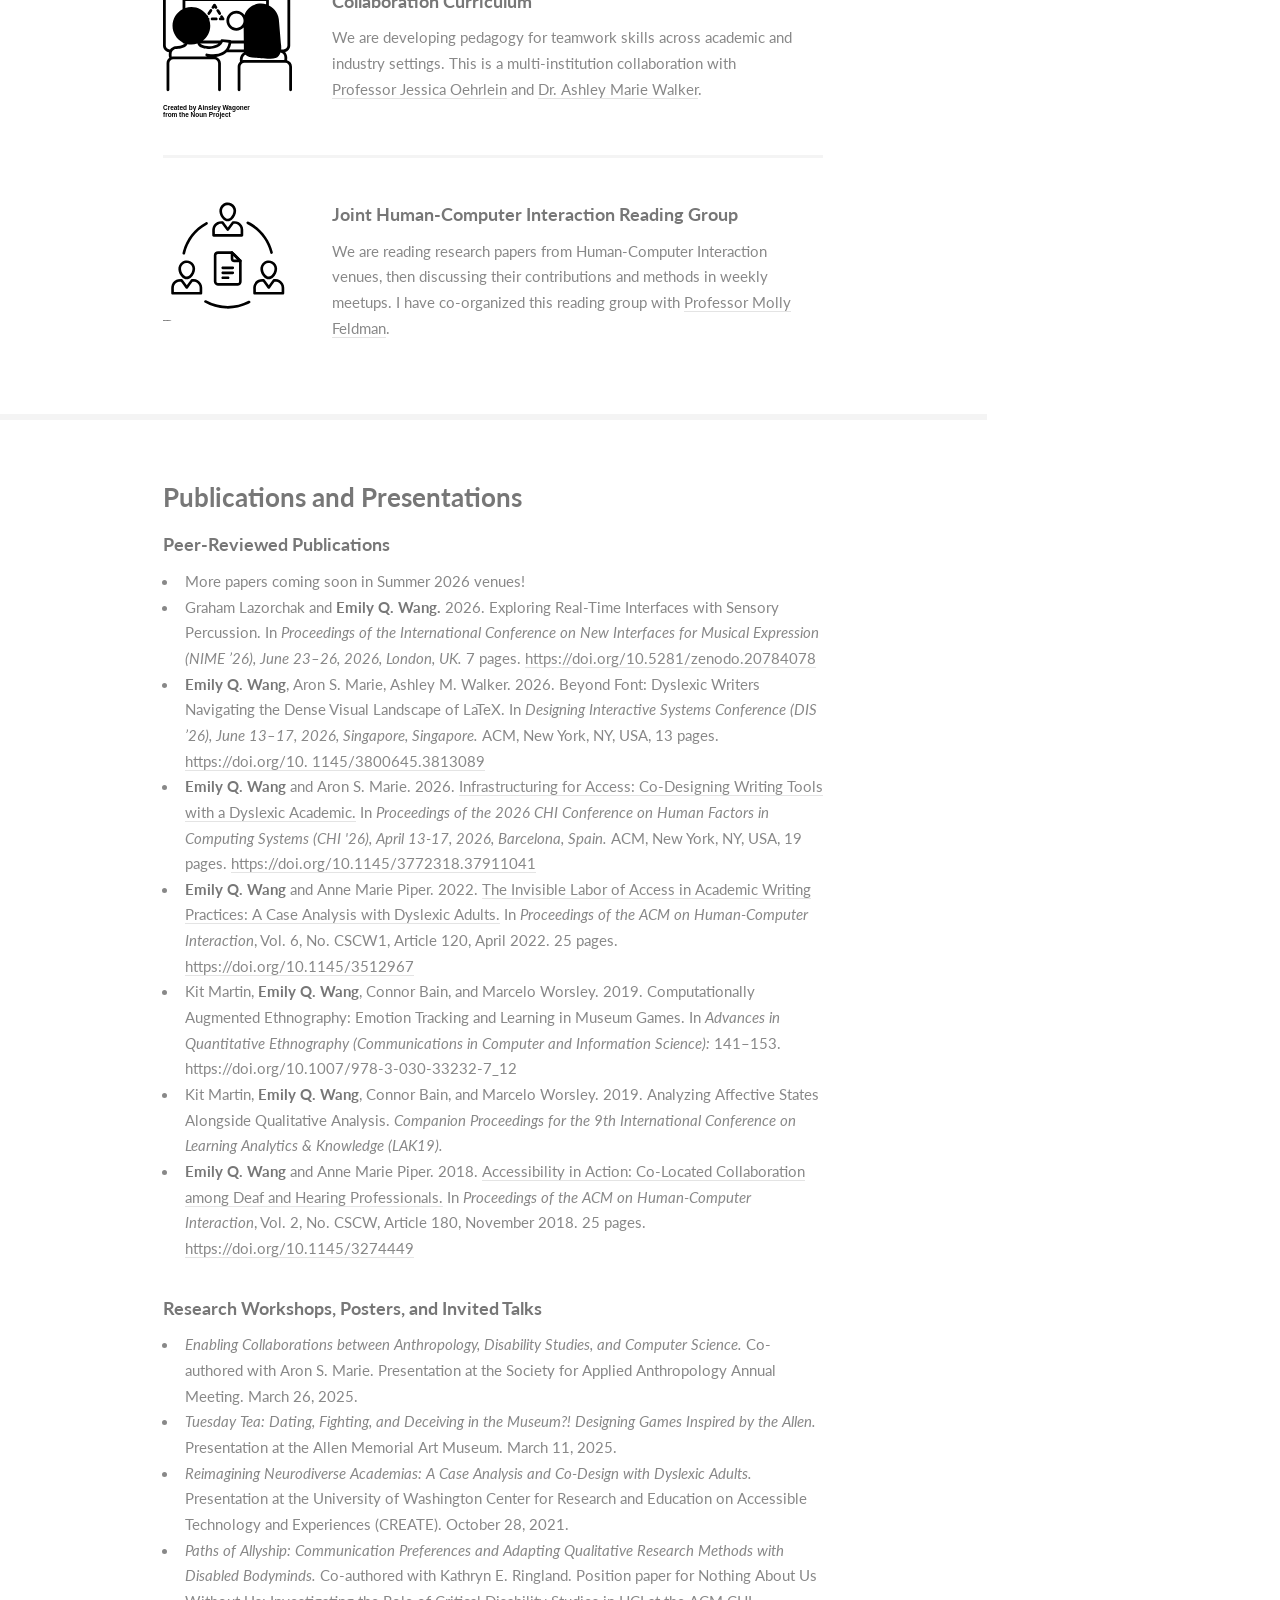
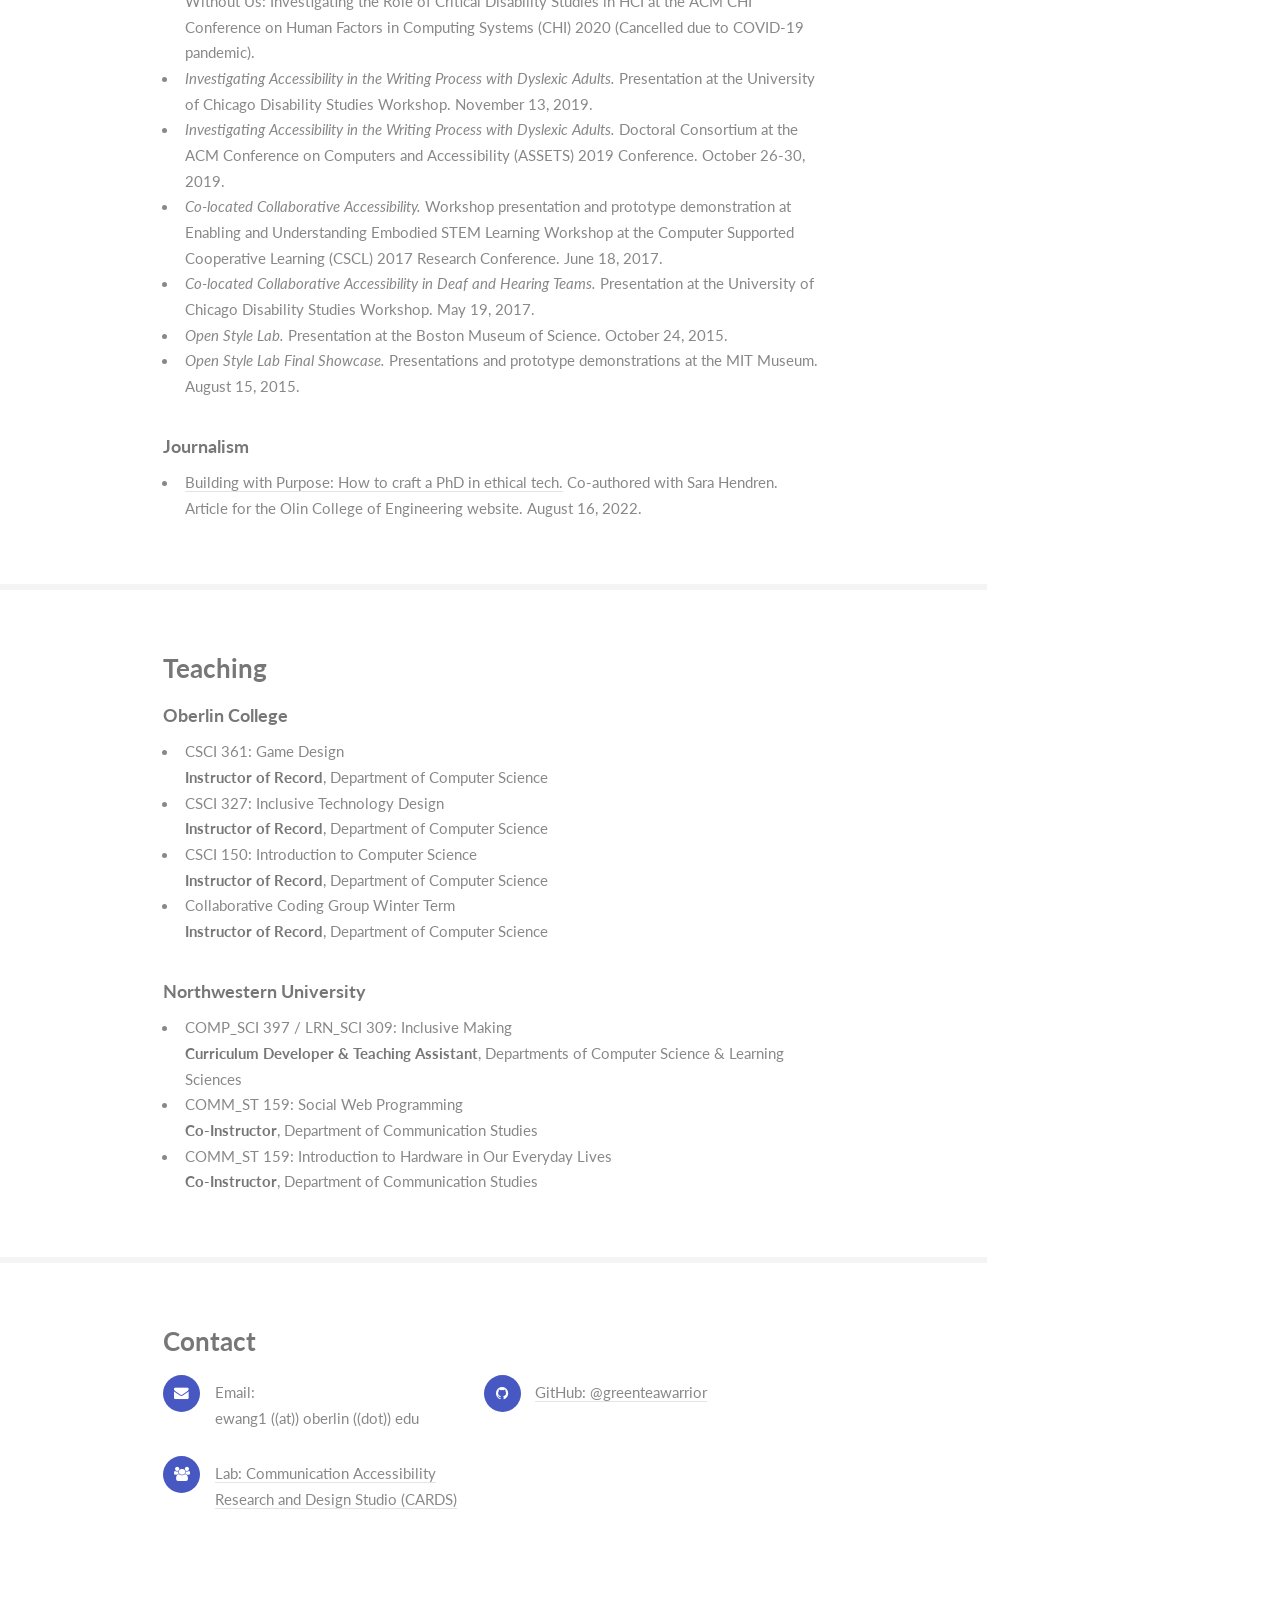
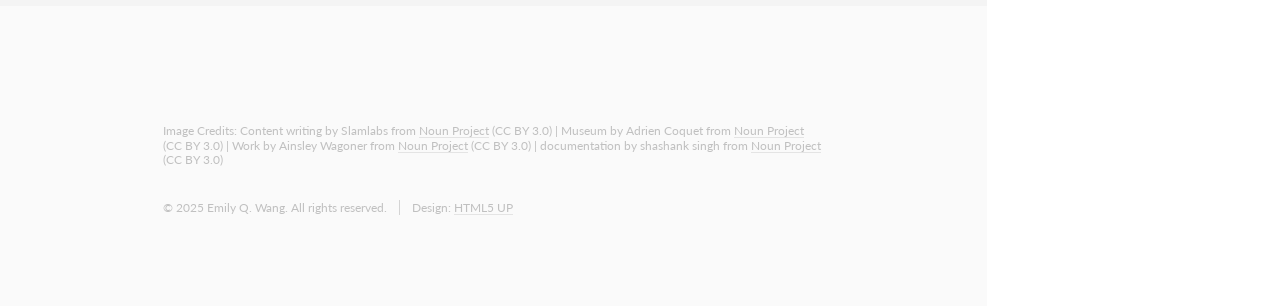
==== commit aa24ab92: "Update index.html - Added missing space" ====
--- a/index.html
+++ b/index.html
@@ -124,7 +124,7 @@
 											<li><b>Emily Q. Wang</b>, Aron S. Marie, Ashley M. Walker. 2026. Beyond Font: Dyslexic Writers Navigating the Dense Visual Landscape of LaTeX. In <i>Designing Interactive Systems Conference (DIS ’26), June 13–17, 2026, Singapore, Singapore.</i> ACM, New York, NY, USA, 13 pages. <a href="https://doi.org/10.
 1145/3800645.3813089">https://doi.org/10.
 1145/3800645.3813089</a></li>
-											<li><b>Emily Q. Wang</b> and Aron S. Marie. 2026. <a href="https://dl.acm.org/doi/10.1145/3772318.3791104">Infrastructuring for Access: Co-Designing Writing Tools with a Dyslexic Academic.</a> In <i>Proceedings of the 2026 CHI Conference on Human Factors in Computing Systems (CHI '26),April 13-17, 2026, Barcelona, Spain.</i> ACM, New York, NY, USA, 19 pages. <a href="https://doi.org/10.1145/3772318.37911041">https://doi.org/10.1145/3772318.37911041</a></li>
+											<li><b>Emily Q. Wang</b> and Aron S. Marie. 2026. <a href="https://dl.acm.org/doi/10.1145/3772318.3791104">Infrastructuring for Access: Co-Designing Writing Tools with a Dyslexic Academic.</a> In <i>Proceedings of the 2026 CHI Conference on Human Factors in Computing Systems (CHI '26), April 13-17, 2026, Barcelona, Spain.</i> ACM, New York, NY, USA, 19 pages. <a href="https://doi.org/10.1145/3772318.37911041">https://doi.org/10.1145/3772318.37911041</a></li>
 											<li><b>Emily Q. Wang</b> and Anne Marie Piper. 2022. <a href="pdfs/WangPiper_CSCW_2022.pdf">The Invisible Labor of Access in Academic Writing Practices: A Case Analysis with Dyslexic Adults.</a> In <i>Proceedings of the ACM on Human-Computer Interaction</i>, Vol. 6, No. CSCW1, Article 120, April 2022. 25 pages. <a href="https://doi.org/10.1145/3512967">https://doi.org/10.1145/3512967</a></li>
 											<li>Kit Martin, <b>Emily Q. Wang</b>, Connor Bain, and Marcelo Worsley. 2019. Computationally Augmented Ethnography:
 											Emotion Tracking and Learning in Museum Games. In <i>Advances in Quantitative Ethnography (Communications in
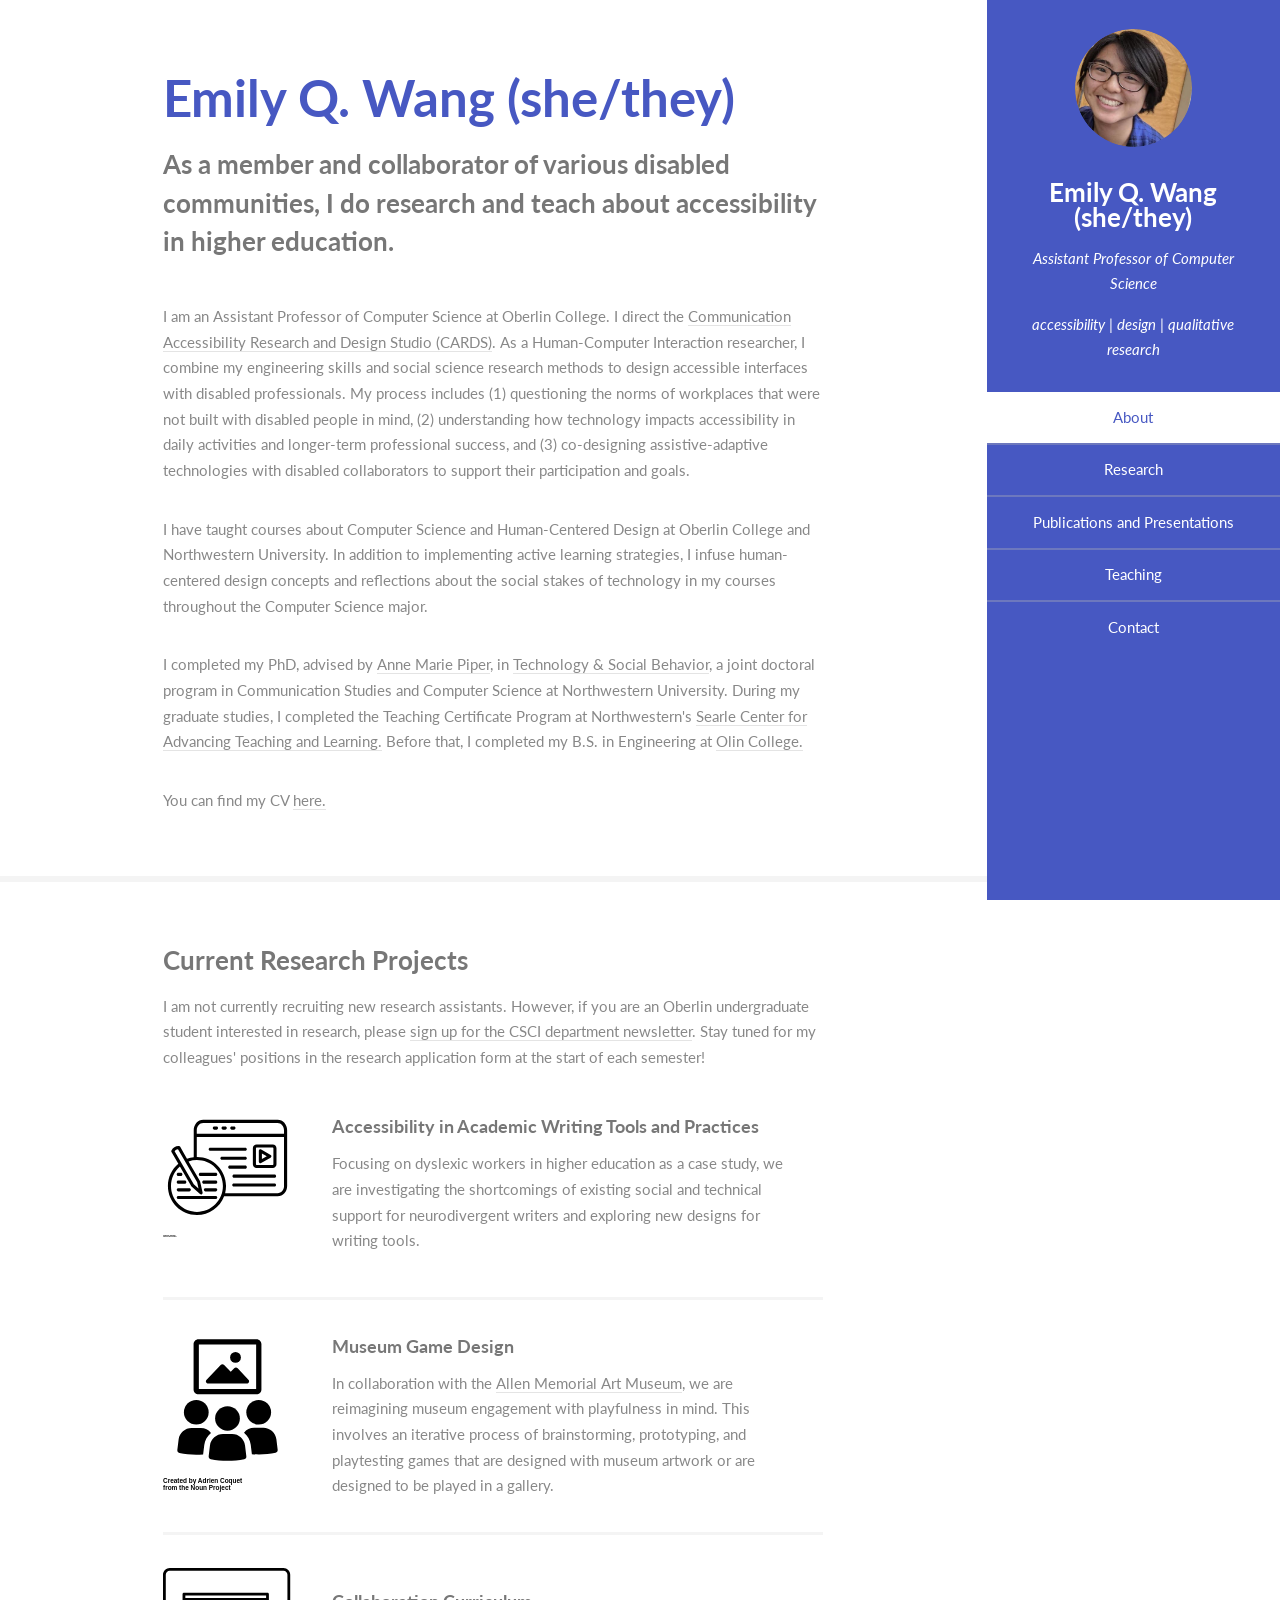
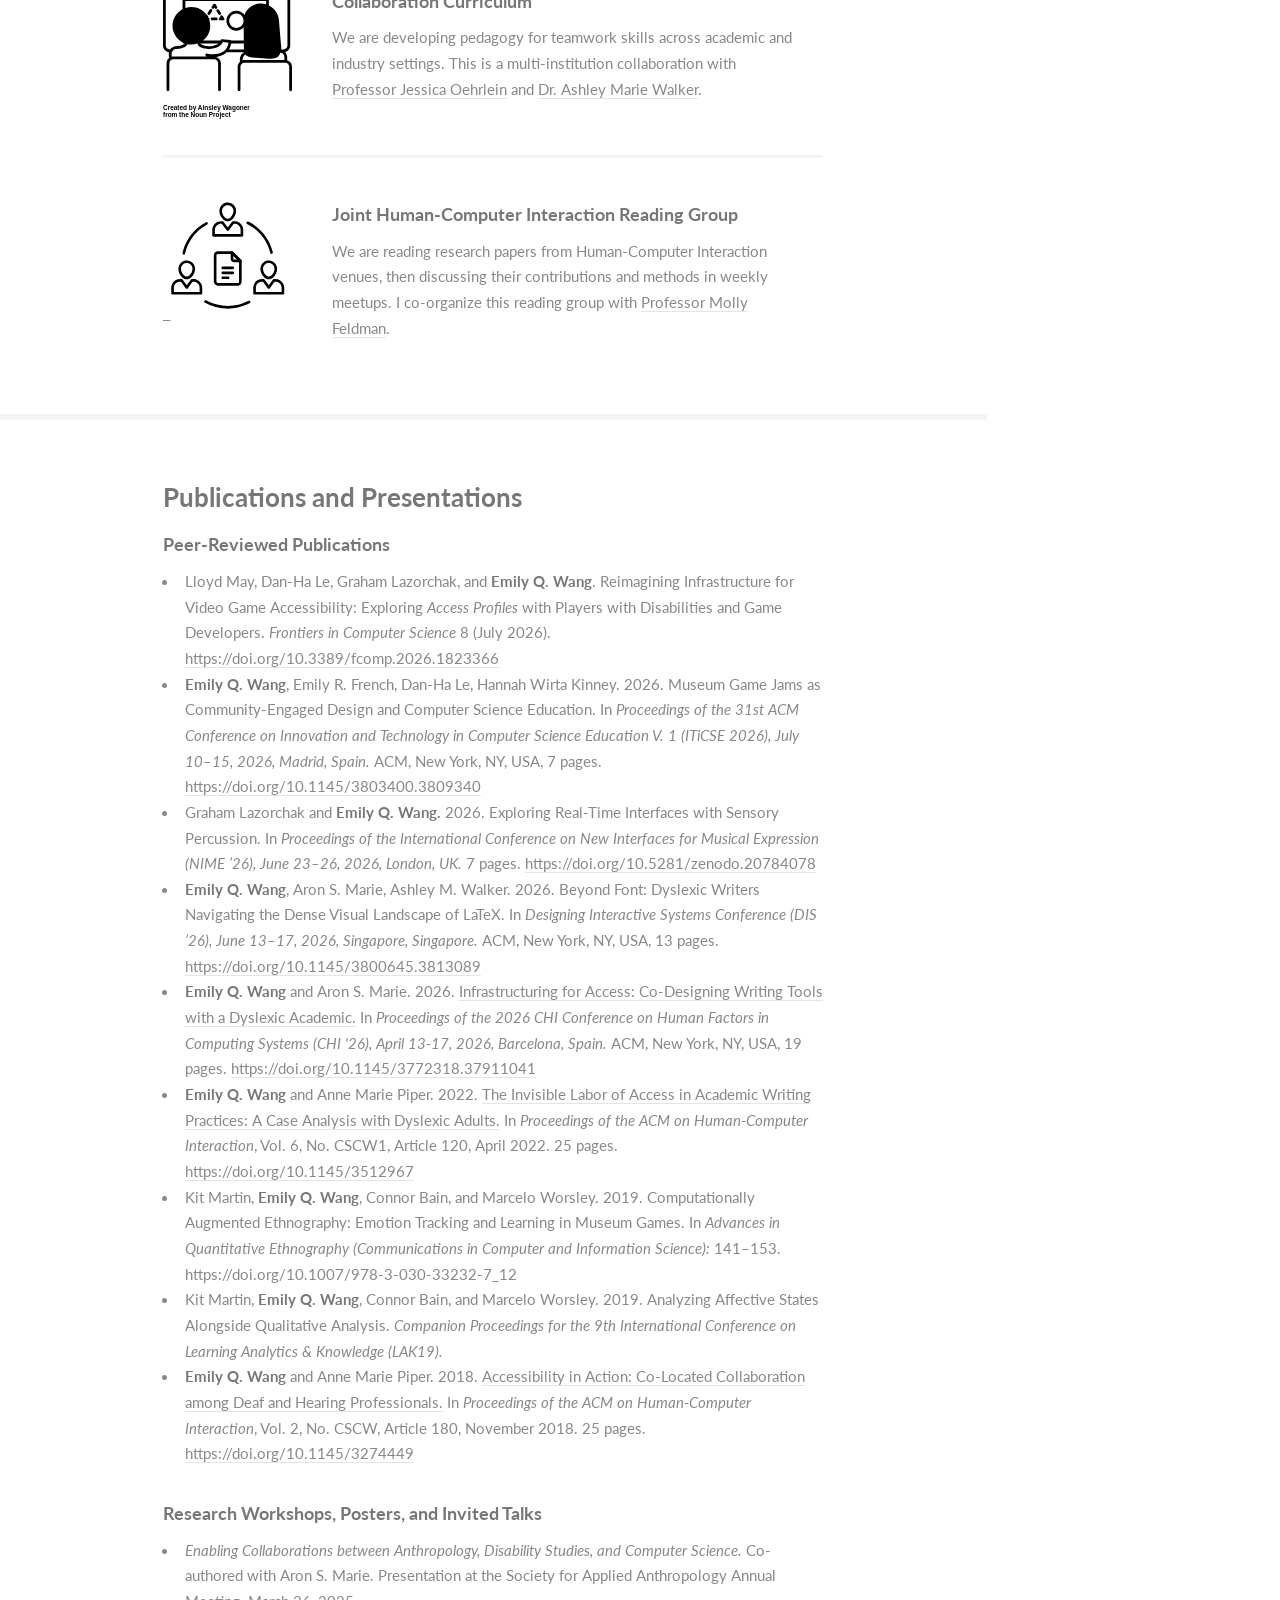
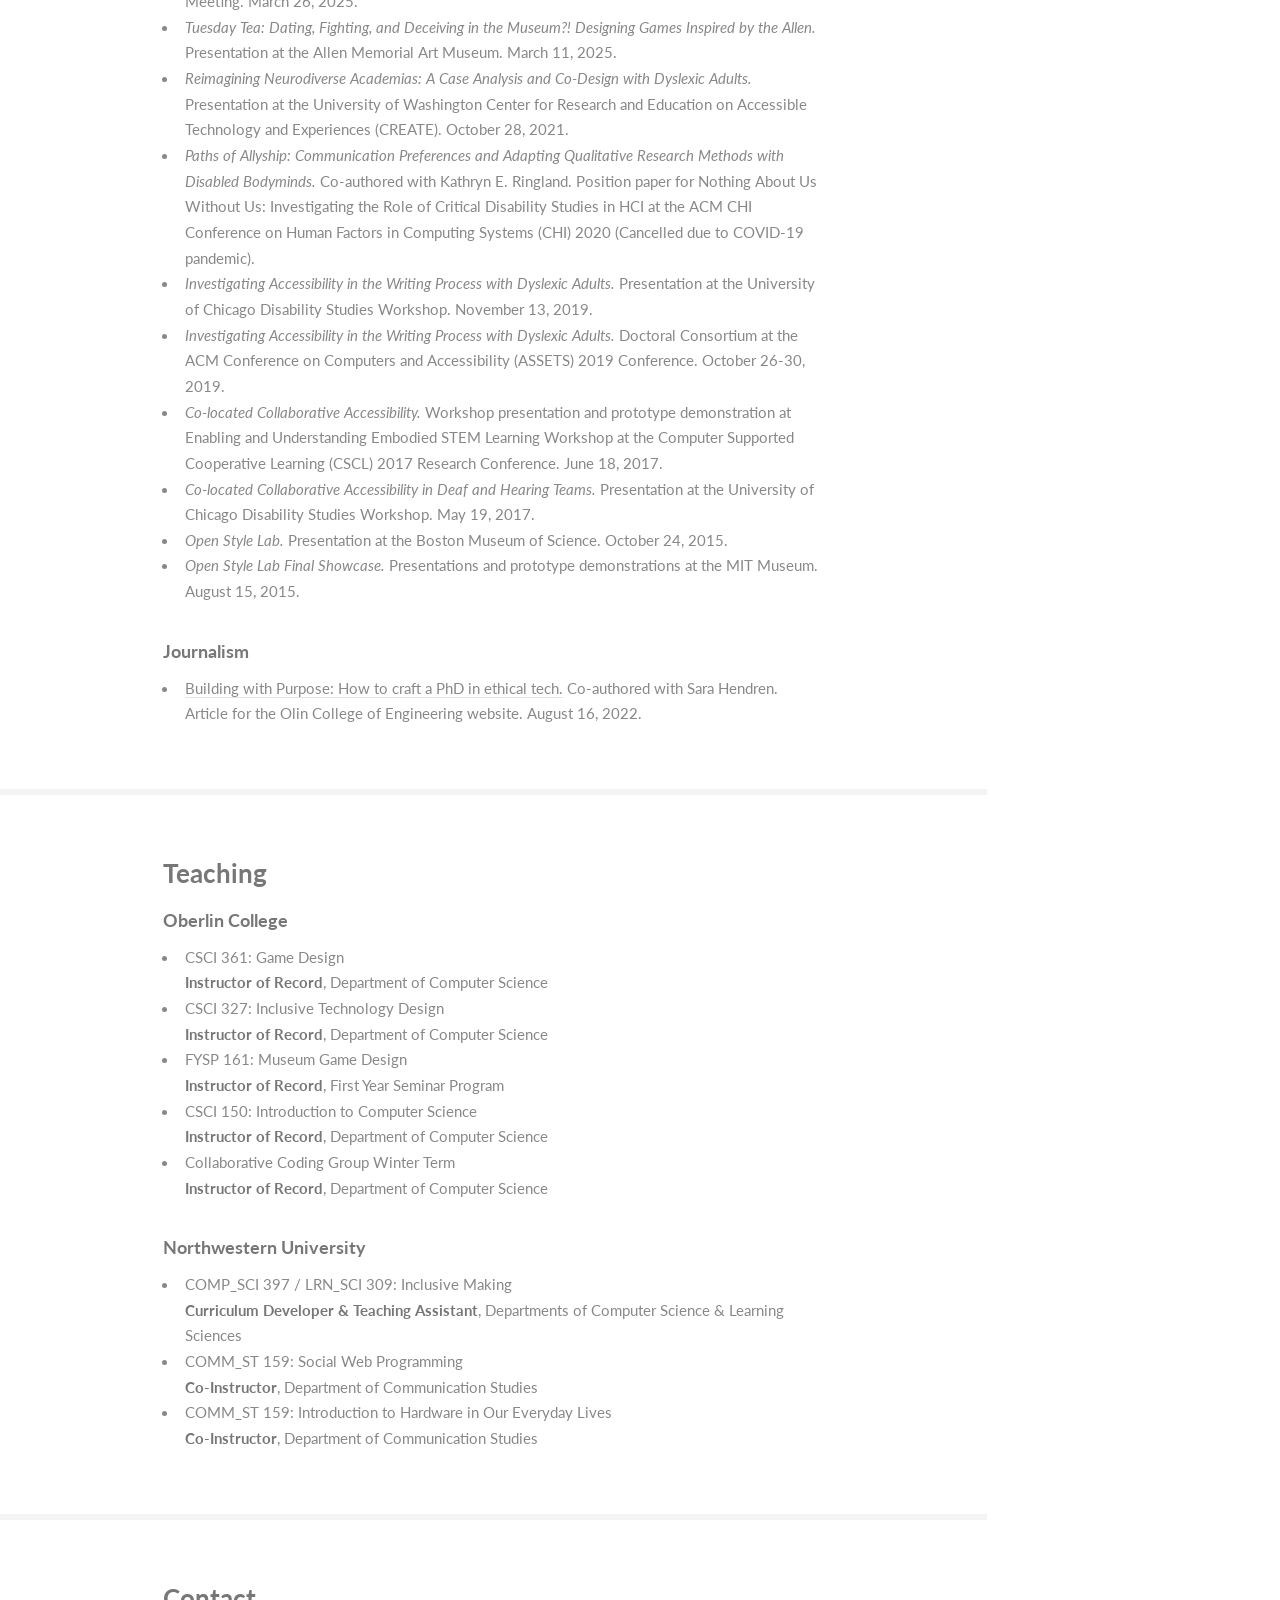
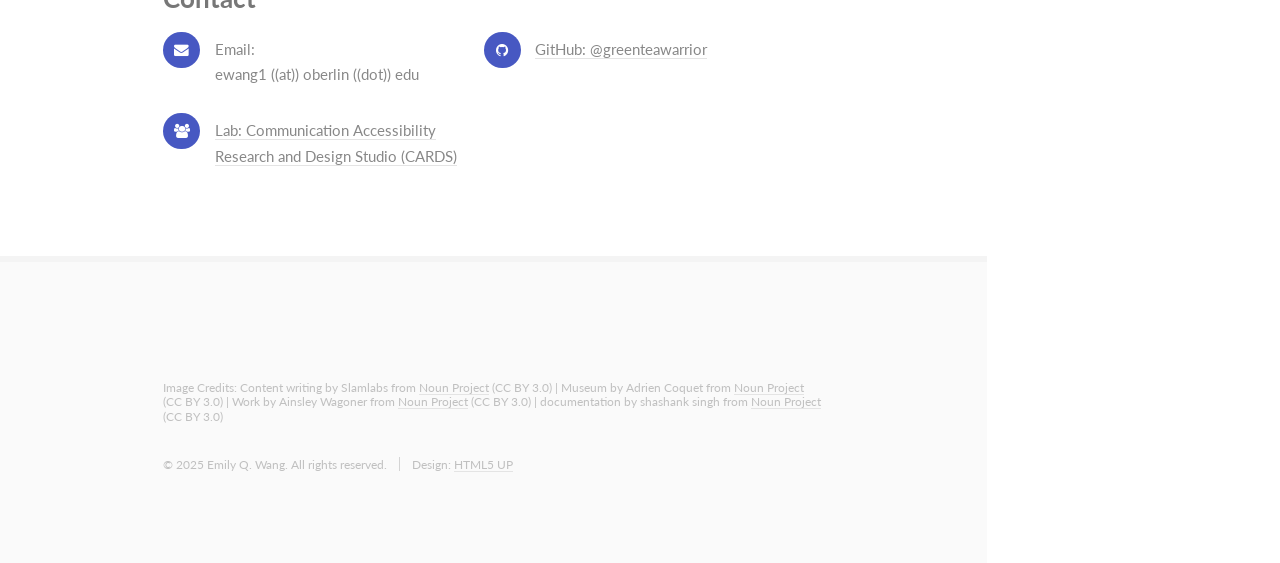
==== commit 06f26e00: "Added ITiCSE and Frontiers publications! Also, updated spacing in the HTML lists." ====
--- a/index.html
+++ b/index.html
@@ -60,7 +60,8 @@
                     <h2>Emily Q. Wang (she/they)</h2>
 										<p>As a member and collaborator of various disabled communities, I do research and teach about accessibility in higher education.</p>
                   </header>
-		    I am an Assistant Professor of Computer Science at Oberlin College. I direct the <a href="https://cards-hci.github.io/">Communication Accessibility Research and Design Studio (CARDS)</a>. As a Human-Computer Interaction researcher, I combine my engineering skills and social science research methods to design accessible interfaces with disabled professionals. My process includes (1) questioning the norms of workplaces that were not built with disabled people in mind, (2) understanding how technology impacts accessibility in daily activities and longer-term professional success, and (3) co-designing assistive-adaptive technologies with disabled collaborators to support their participation and goals.
+		    					<p>	
+										I am an Assistant Professor of Computer Science at Oberlin College. I direct the <a href="https://cards-hci.github.io/">Communication Accessibility Research and Design Studio (CARDS)</a>. As a Human-Computer Interaction researcher, I combine my engineering skills and social science research methods to design accessible interfaces with disabled professionals. My process includes (1) questioning the norms of workplaces that were not built with disabled people in mind, (2) understanding how technology impacts accessibility in daily activities and longer-term professional success, and (3) co-designing assistive-adaptive technologies with disabled collaborators to support their participation and goals.
                   </p>
                   <p>
                     I have taught courses about Computer Science and Human-Centered Design at Oberlin College and Northwestern University. In addition to implementing active learning strategies, I infuse human-centered design concepts and reflections about the social stakes of technology in my courses throughout the Computer Science major.
@@ -106,7 +107,7 @@
 										<a href="https://thenounproject.com/icon/documentation-884660/" class="image"><img src="images/noun_documentation_884660.svg" alt="An icon of three people in a circle with a document in the middle of the circle." /></a>
 										<div class="inner">
 											<h4>Joint Human-Computer Interaction Reading Group</h4>
-											<p>We are reading research papers from Human-Computer Interaction venues, then discussing their contributions and methods in weekly meetups. I have co-organized this reading group with <a href="https://www.feldmanmolly.com/">Professor Molly Feldman</a>.</p>
+											<p>We are reading research papers from Human-Computer Interaction venues, then discussing their contributions and methods in weekly meetups. I co-organize this reading group with <a href="https://www.feldmanmolly.com/">Professor Molly Feldman</a>.</p>
 										</div>
 									</article>
 								</div>
@@ -119,24 +120,36 @@
                   <h3>Publications and Presentations</h3>
                   <h4>Peer-Reviewed Publications</h4>
                     <ul>
-											<li>More papers coming soon in Summer 2026 venues!</li>
+											<li>Lloyd May, Dan-Ha Le, Graham Lazorchak, and <b>Emily Q. Wang</b>. Reimagining Infrastructure for Video Game Accessibility: Exploring <i>Access Profiles</i> with Players with Disabilities and Game Developers. <i>Frontiers in Computer
+											Science</i> 8 (July 2026). <a href="https://doi.org/10.3389/fcomp.2026.1823366">https://doi.org/10.3389/fcomp.2026.1823366</a></li>
+
+											<li><b>Emily Q. Wang</b>, Emily R. French, Dan-Ha Le, Hannah Wirta Kinney. 2026. Museum Game Jams as Community-Engaged Design and Computer Science Education. In <i>Proceedings of the 31st ACM Conference on Innovation and Technology in Computer Science Education V. 1 (ITiCSE 2026), July 10–15, 2026, Madrid, Spain.</i> ACM, New York, NY, USA, 7 pages. <a href="https://doi.org/10.1145/3803400.3809340">https://doi.org/10.1145/3803400.3809340</a></li>
+											
 											<li>Graham Lazorchak and <b>Emily Q. Wang.</b> 2026. Exploring Real-Time Interfaces with Sensory Percussion. In <i>Proceedings of the International Conference on New Interfaces for Musical Expression (NIME ’26), June 23–26, 2026, London, UK.</i> 7 pages. <a href="https://doi.org/10.5281/zenodo.20784078">https://doi.org/10.5281/zenodo.20784078</a></li>
-											<li><b>Emily Q. Wang</b>, Aron S. Marie, Ashley M. Walker. 2026. Beyond Font: Dyslexic Writers Navigating the Dense Visual Landscape of LaTeX. In <i>Designing Interactive Systems Conference (DIS ’26), June 13–17, 2026, Singapore, Singapore.</i> ACM, New York, NY, USA, 13 pages. <a href="https://doi.org/10.
-1145/3800645.3813089">https://doi.org/10.
-1145/3800645.3813089</a></li>
+											
+											<li><b>Emily Q. Wang</b>, Aron S. Marie, Ashley M. Walker. 2026. Beyond Font: Dyslexic Writers Navigating the Dense Visual Landscape of LaTeX. In <i>Designing Interactive Systems Conference (DIS ’26), June 13–17, 2026, Singapore, Singapore.</i> ACM, New York, NY, USA, 13 pages. <a href="https://doi.org/10.1145/3800645.3813089">https://doi.org/10.1145/3800645.3813089</a></li>
+											
 											<li><b>Emily Q. Wang</b> and Aron S. Marie. 2026. <a href="https://dl.acm.org/doi/10.1145/3772318.3791104">Infrastructuring for Access: Co-Designing Writing Tools with a Dyslexic Academic.</a> In <i>Proceedings of the 2026 CHI Conference on Human Factors in Computing Systems (CHI '26), April 13-17, 2026, Barcelona, Spain.</i> ACM, New York, NY, USA, 19 pages. <a href="https://doi.org/10.1145/3772318.37911041">https://doi.org/10.1145/3772318.37911041</a></li>
+											
 											<li><b>Emily Q. Wang</b> and Anne Marie Piper. 2022. <a href="pdfs/WangPiper_CSCW_2022.pdf">The Invisible Labor of Access in Academic Writing Practices: A Case Analysis with Dyslexic Adults.</a> In <i>Proceedings of the ACM on Human-Computer Interaction</i>, Vol. 6, No. CSCW1, Article 120, April 2022. 25 pages. <a href="https://doi.org/10.1145/3512967">https://doi.org/10.1145/3512967</a></li>
+											
 											<li>Kit Martin, <b>Emily Q. Wang</b>, Connor Bain, and Marcelo Worsley. 2019. Computationally Augmented Ethnography:
 											Emotion Tracking and Learning in Museum Games. In <i>Advances in Quantitative Ethnography (Communications in
 											Computer and Information Science):</i> 141–153. https://doi.org/10.1007/978-3-030-33232-7_12</li>
-                    	<li>Kit Martin, <b>Emily Q. Wang</b>, Connor Bain, and Marcelo Worsley. 2019. Analyzing Affective States Alongside Qualitative Analysis. <i>Companion Proceedings for the 9th International Conference on Learning Analytics & Knowledge (LAK19).</i></li>
-                      <li><b>Emily Q. Wang</b> and Anne Marie Piper. 2018. <a href="pdfs/WangPiper_CSCW_2018.pdf">Accessibility in Action: Co-Located Collaboration among Deaf and Hearing Professionals.</a> In <i>Proceedings of the ACM on Human-Computer Interaction</i>, Vol. 2, No. CSCW, Article 180, November 2018. 25 pages. <a href="https://doi.org/10.1145/3274449">https://doi.org/10.1145/3274449</a></li>
+                    	
+											<li>Kit Martin, <b>Emily Q. Wang</b>, Connor Bain, and Marcelo Worsley. 2019. Analyzing Affective States Alongside Qualitative Analysis. <i>Companion Proceedings for the 9th International Conference on Learning Analytics & Knowledge (LAK19).</i></li>
+                      
+											<li><b>Emily Q. Wang</b> and Anne Marie Piper. 2018. <a href="pdfs/WangPiper_CSCW_2018.pdf">Accessibility in Action: Co-Located Collaboration among Deaf and Hearing Professionals.</a> In <i>Proceedings of the ACM on Human-Computer Interaction</i>, Vol. 2, No. CSCW, Article 180, November 2018. 25 pages. <a href="https://doi.org/10.1145/3274449">https://doi.org/10.1145/3274449</a></li>
                     </ul>
-                    <h4>Research Workshops, Posters, and Invited Talks</h4>
+                    
+										<h4>Research Workshops, Posters, and Invited Talks</h4>
                     <ul>
 												<li> <i>Enabling Collaborations between Anthropology, Disability Studies, and Computer Science.</i> Co-authored with Aron S. Marie. Presentation at the Society for Applied Anthropology Annual Meeting. March 26, 2025.
+												
 												<li> <i>Tuesday Tea: Dating, Fighting, and Deceiving in the Museum?! Designing Games Inspired by the Allen.</i> Presentation at the Allen Memorial Art Museum. March 11, 2025.
+												
 												<li> <i>Reimagining Neurodiverse Academias: A Case Analysis and Co-Design with Dyslexic Adults.</i> Presentation at the University of Washington Center for Research and Education on Accessible Technology and Experiences (CREATE). October 28, 2021.
+												
 												<li><i>Paths of Allyship: Communication Preferences and Adapting Qualitative Research Methods with Disabled Bodyminds.</i> Co-authored with Kathryn E. Ringland. Position paper for Nothing About Us Without Us: Investigating the Role of Critical Disability Studies in HCI at the ACM CHI Conference on Human Factors in Computing Systems (CHI) 2020 (Cancelled due to COVID-19 pandemic).</li>
 												
 												<li><i>Investigating Accessibility in the Writing Process with Dyslexic Adults.</i> Presentation at the University of Chicago Disability Studies Workshop. November 13, 2019.</li>		    
@@ -168,6 +181,8 @@
 										<br><b>Instructor of Record</b>, Department of Computer Science
 										<li>CSCI 327: Inclusive Technology Design
 										<br><b>Instructor of Record</b>, Department of Computer Science
+										<li>FYSP 161: Museum Game Design
+										<br><b>Instructor of Record</b>, First Year Seminar Program
 										<li>CSCI 150: Introduction to Computer Science
 										<br><b>Instructor of Record</b>, Department of Computer Science
 										<li>Collaborative Coding Group Winter Term
